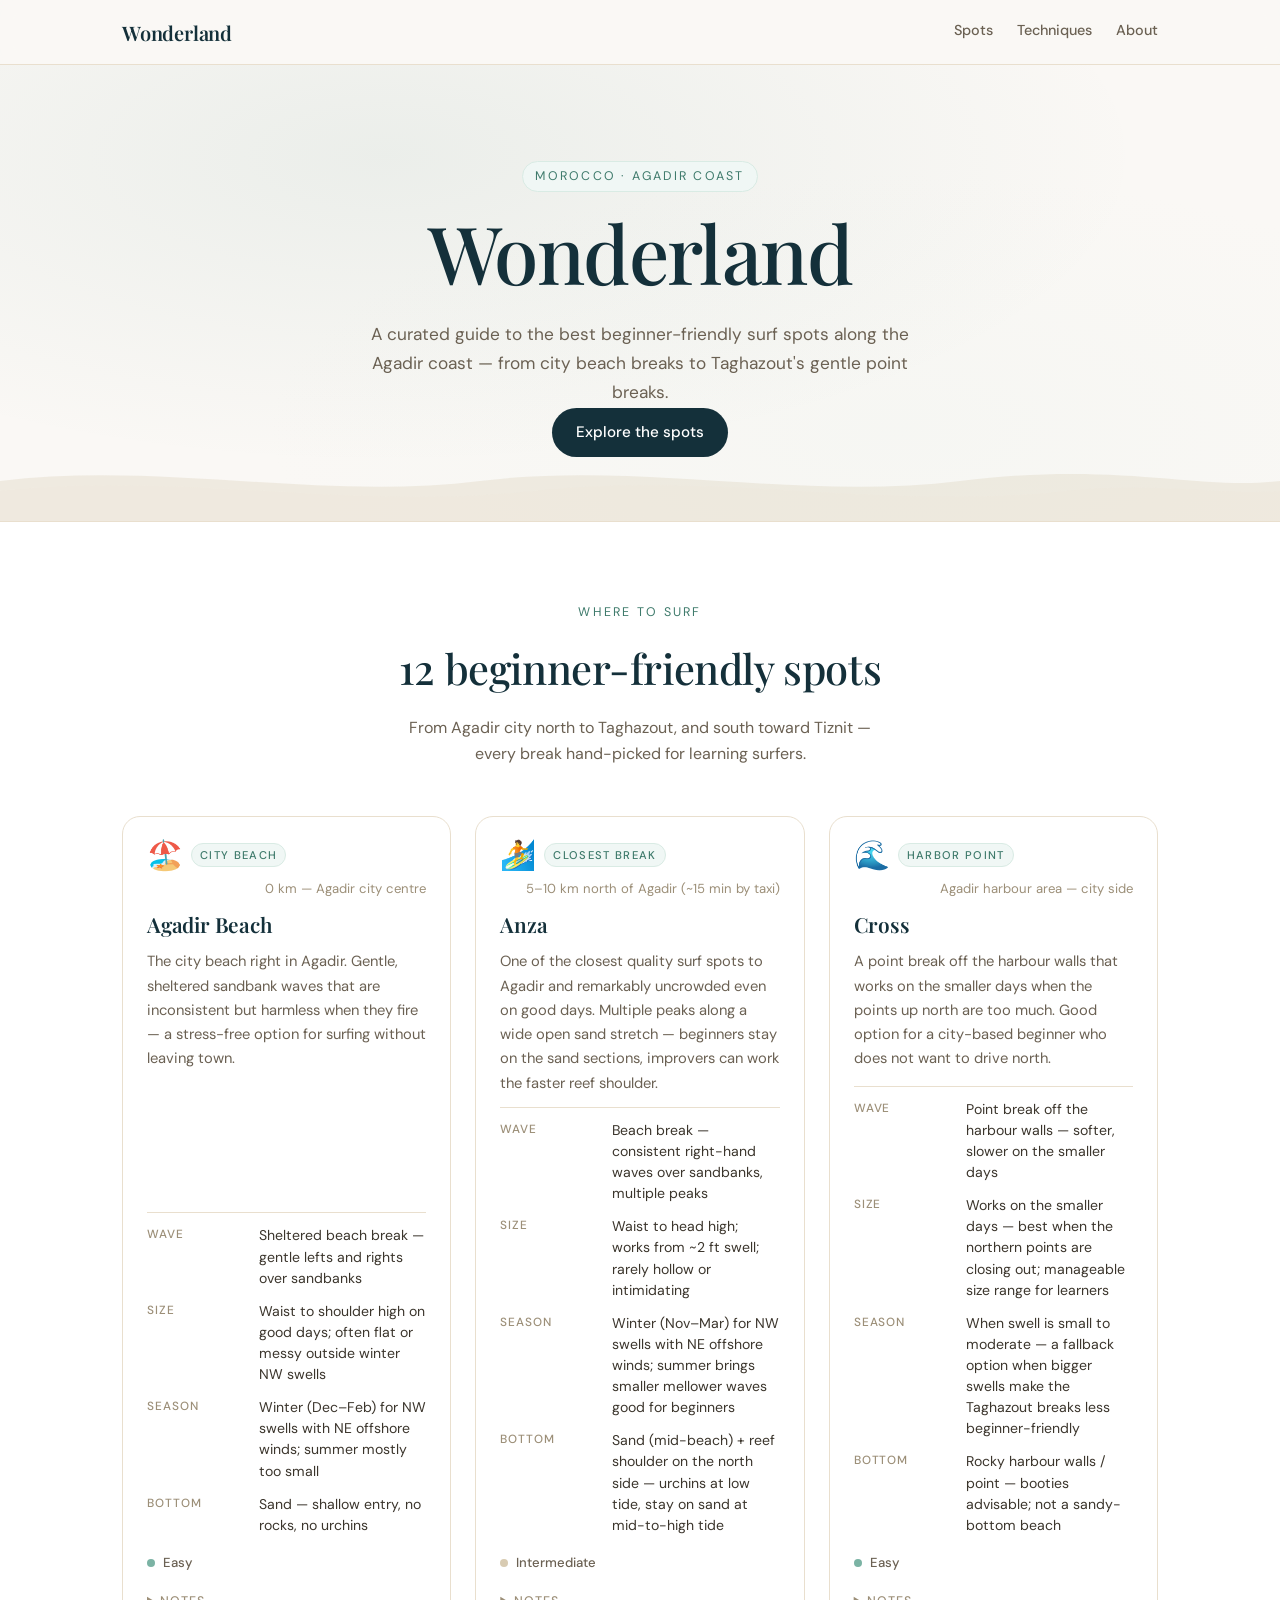
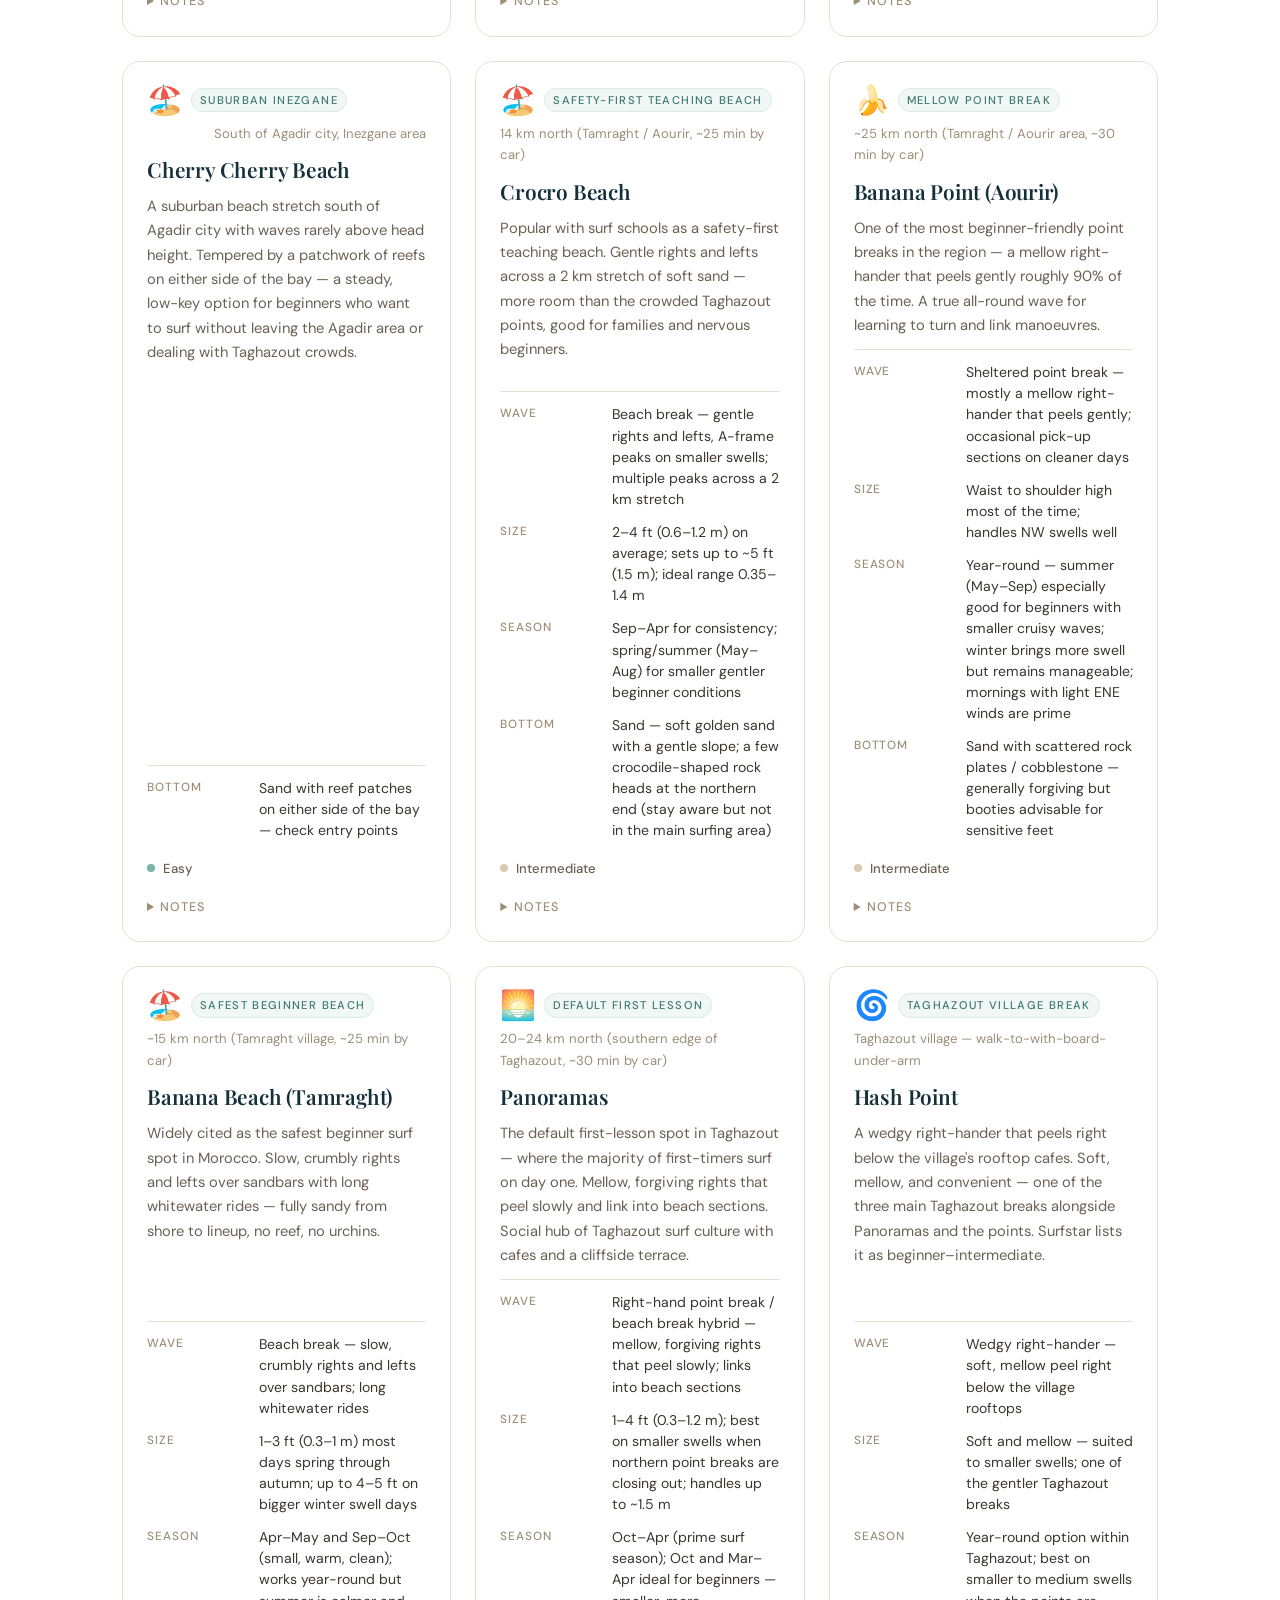
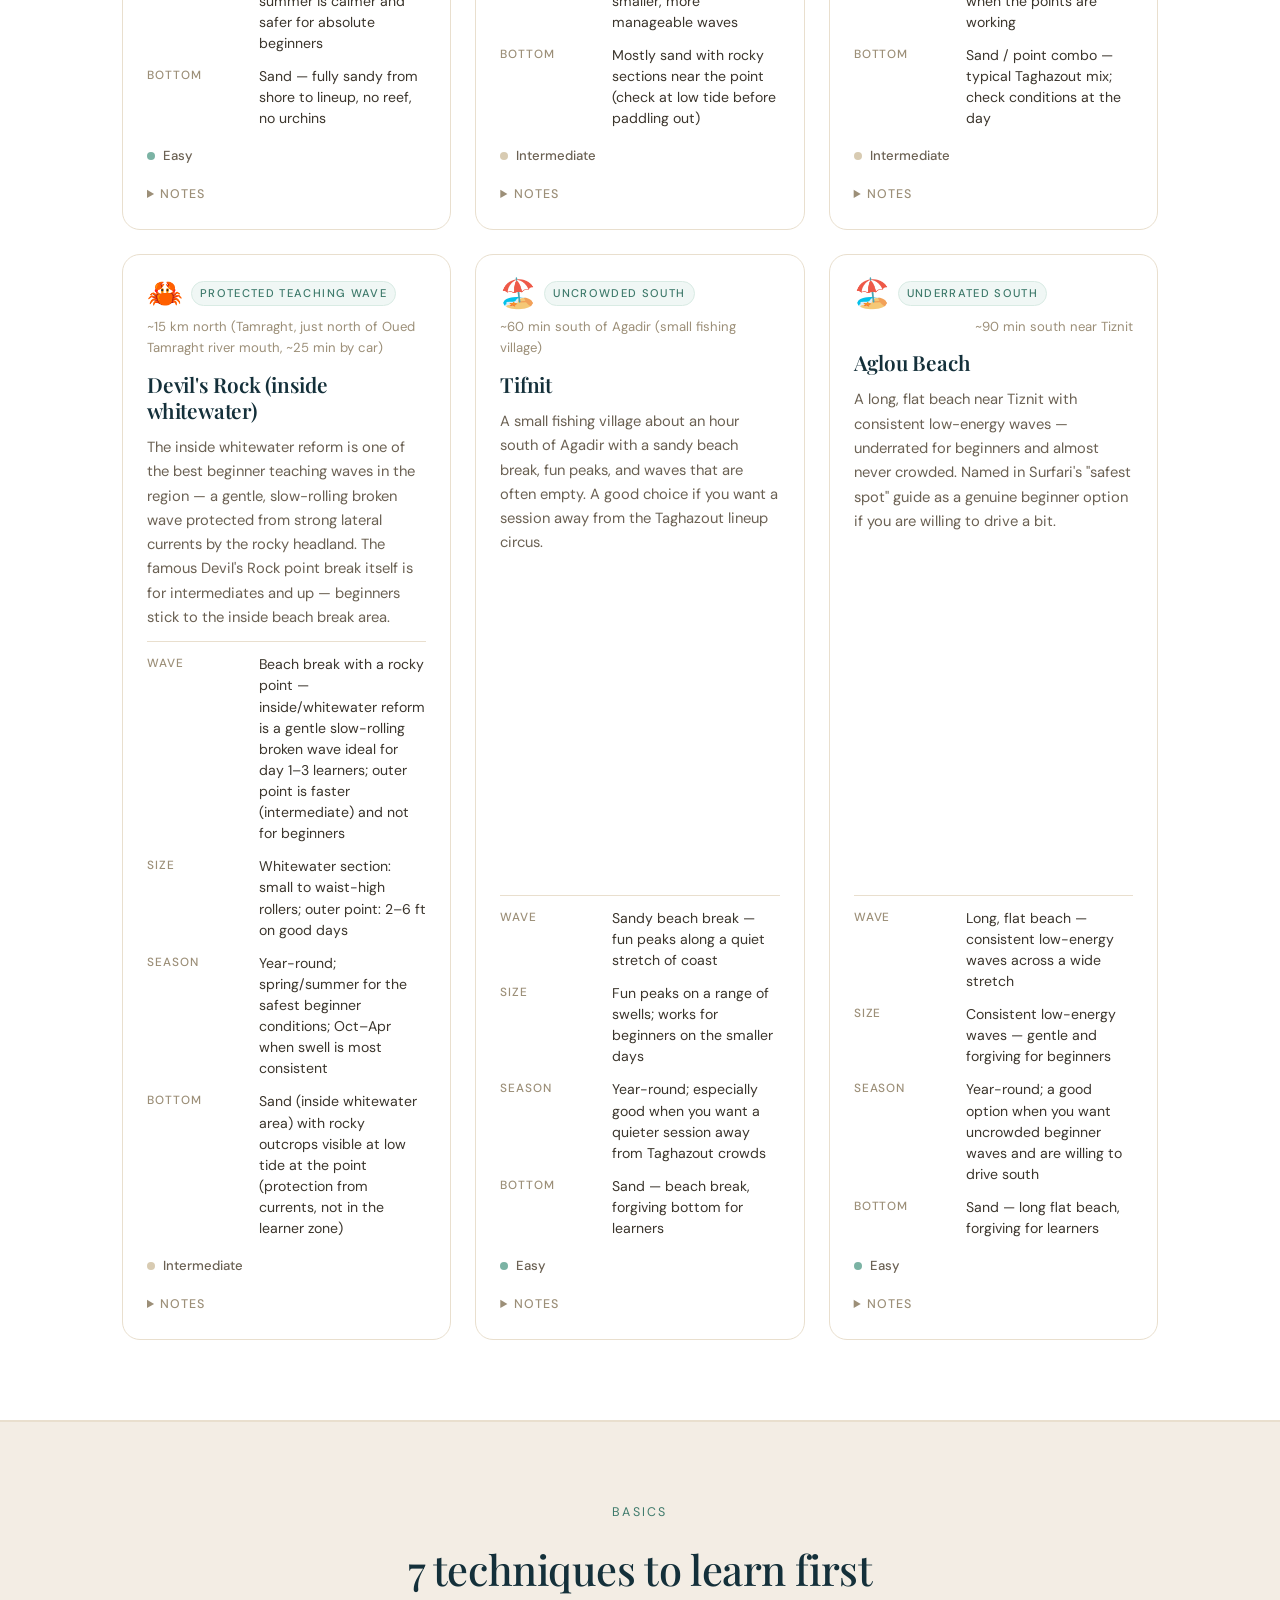
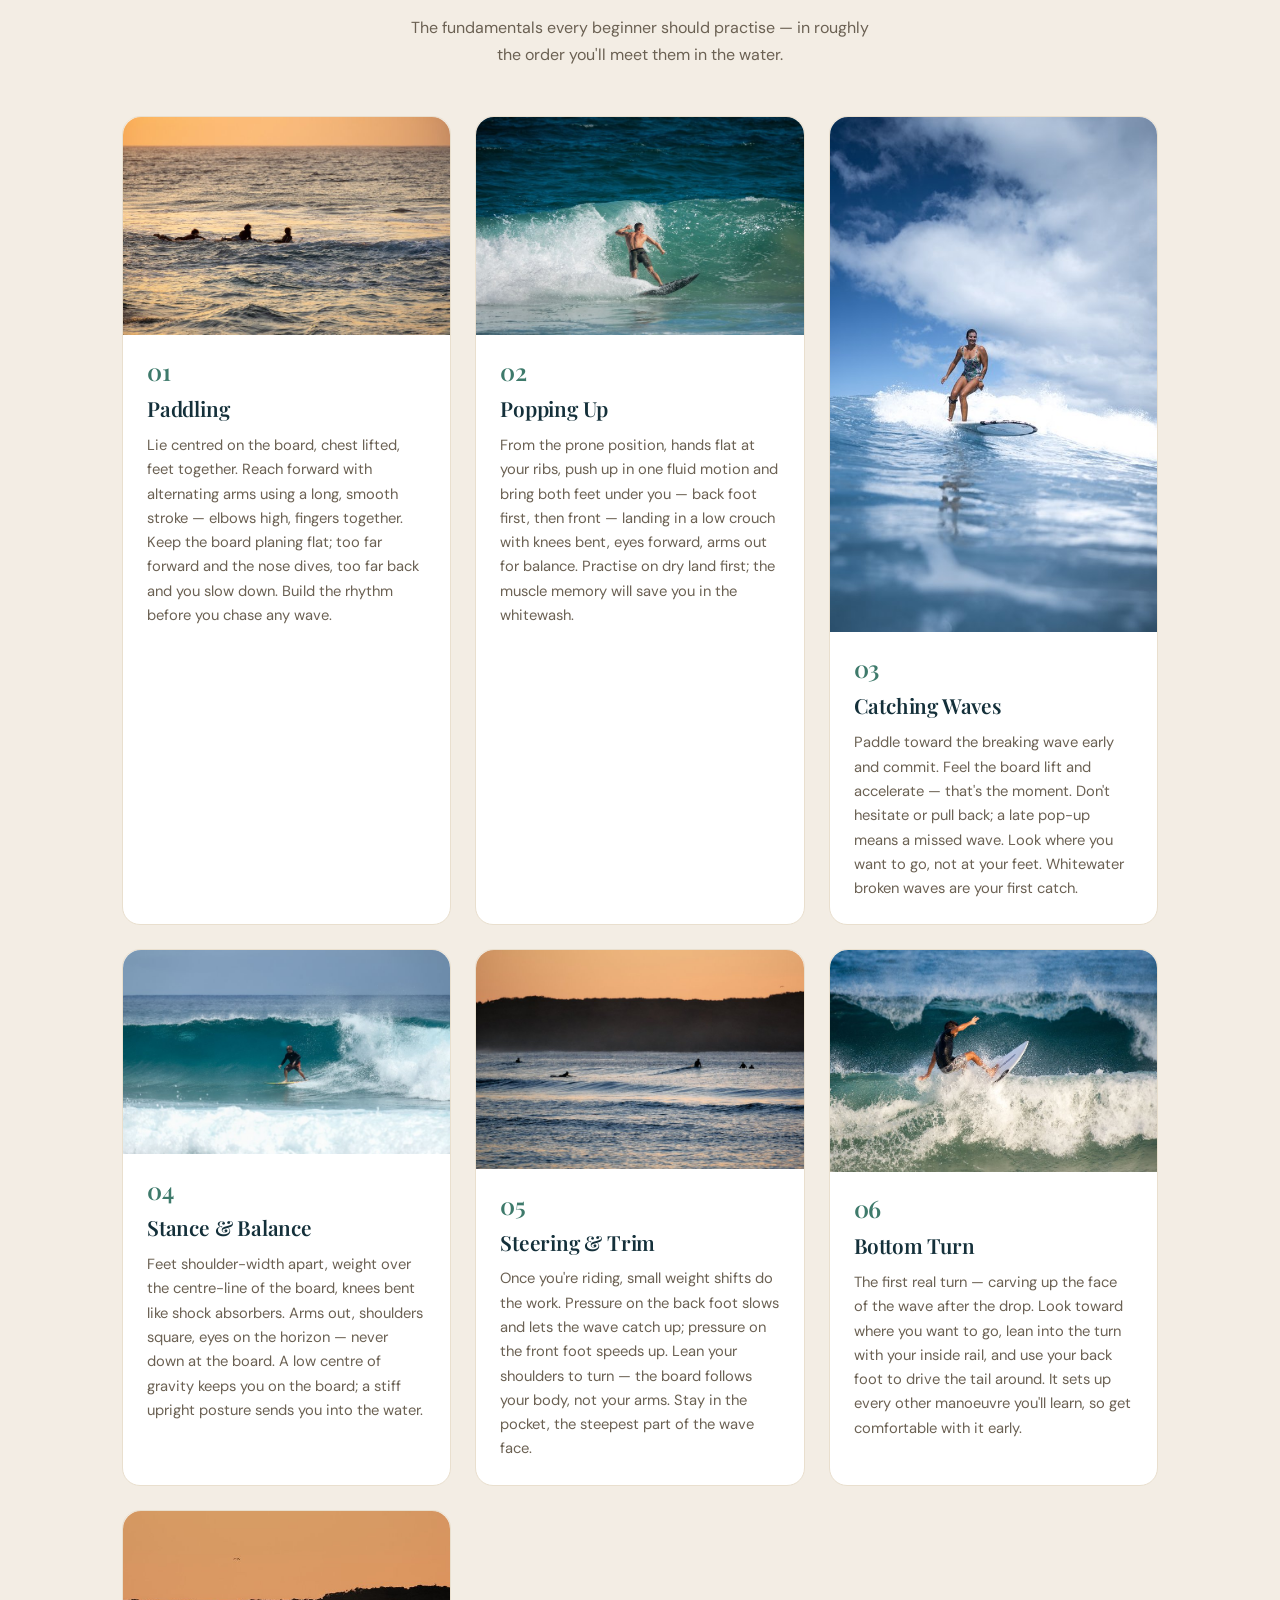
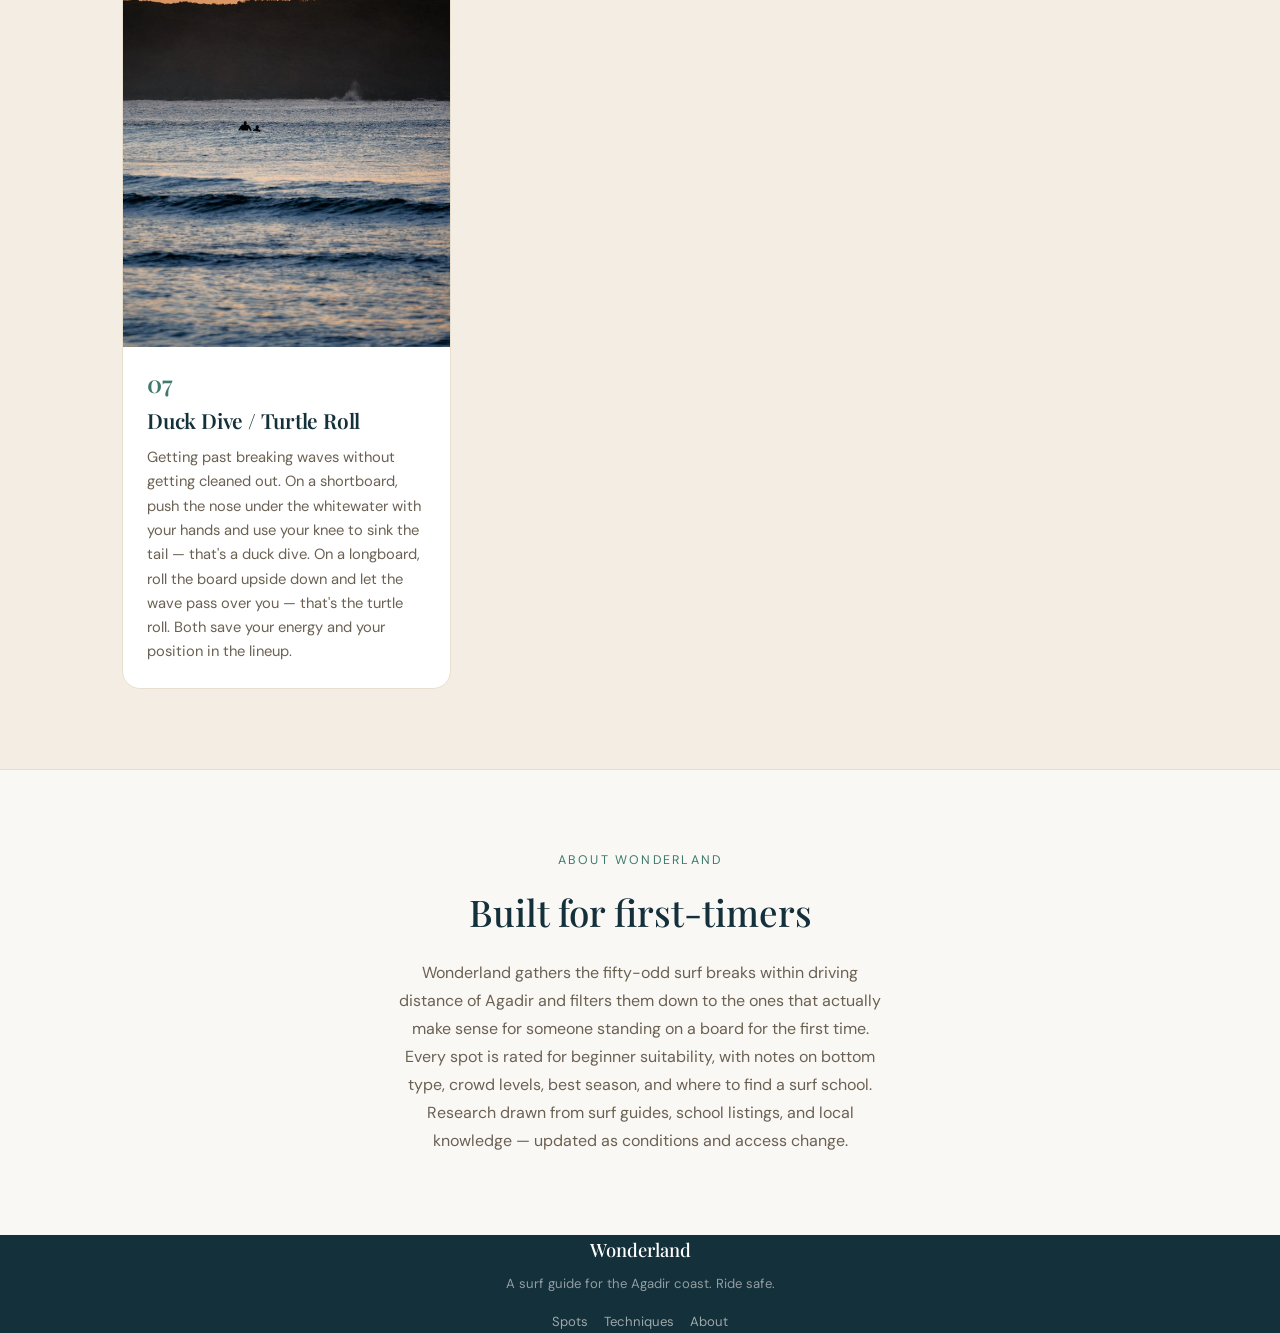
==== index.html @ 85da44c6 "Fix iOS Safari not loading technique images - Change loading from lazy to eager for all technique im" ====
<!DOCTYPE html>
<html lang="en">
<head>
  <meta charset="UTF-8">
  <meta name="viewport" content="width=device-width, initial-scale=1.0">
  <title>Wonderland — Surf Spots Near Agadir</title>
  <link rel="icon" href="img/favicon.svg" type="image/svg+xml">
  <link rel="preconnect" href="https://fonts.googleapis.com">
  <link rel="preconnect" href="https://fonts.gstatic.com" crossorigin>
  <link href="https://fonts.googleapis.com/css2?family=DM+Sans:ital,opsz,wght@0,9..40,400;0,9..40,500;0,9..40,600;1,9..40,400&family=Playfair+Display:wght@500;600&display=swap" rel="stylesheet">
  <link rel="stylesheet" href="css/style.css">
</head>
<body>

  <!-- HEADER -->
  <header class="site-header">
    <div class="container header-inner">
      <a href="#top" class="logo">Wonderland</a>
      <nav class="site-nav">
        <a href="#spots">Spots</a>
        <a href="#techniques">Techniques</a>
        <a href="#about">About</a>
      </nav>
    </div>
  </header>

  <main id="top">

    <!-- HERO -->
    <section class="hero">
      <div class="container hero-content">
        <span class="hero-eyebrow">Morocco · Agadir coast</span>
        <h1 class="hero-title">Wonderland</h1>
        <p class="hero-sub">
          A curated guide to the best beginner-friendly surf spots along the Agadir coast — from city beach breaks to Taghazout's gentle point breaks.
        </p>
        <a href="#spots" class="hero-cta">Explore the spots</a>
      </div>
      <div class="hero-wave" aria-hidden="true">
        <svg viewBox="0 0 1440 80" preserveAspectRatio="none" fill="none" xmlns="http://www.w3.org/2000/svg">
          <path d="M0 40 C 180 20, 360 60, 540 40 C 720 20, 900 60, 1080 40 C 1260 20, 1350 50, 1440 40 L 1440 80 L 0 80 Z" fill="#d8cbb2" opacity="0.5"/>
          <path d="M0 50 C 200 30, 400 70, 600 50 C 800 30, 1000 70, 1200 50 C 1300 40, 1380 55, 1440 50 L 1440 80 L 0 80 Z" fill="#e9dfce" opacity="0.4"/>
        </svg>
      </div>
    </section>

    <!-- SPOTS -->
    <section id="spots" class="spots-section reveal">
      <div class="container">
        <div class="section-header">
          <p class="section-eyebrow">Where to surf</p>
          <h2 class="section-title">12 beginner-friendly spots</h2>
          <p class="section-sub">From Agadir city north to Taghazout, and south toward Tiznit — every break hand-picked for learning surfers.</p>
        </div>
        <div class="spots-grid" id="spotsGrid"></div>
      </div>
    </section>

    <!-- TECHNIQUES -->
    <section id="techniques" class="techniques-section reveal">
      <div class="container">
        <div class="section-header">
          <p class="section-eyebrow">Basics</p>
          <h2 class="section-title">7 techniques to learn first</h2>
          <p class="section-sub">The fundamentals every beginner should practise — in roughly the order you'll meet them in the water.</p>
        </div>
        <div class="techniques-grid" id="techniquesGrid"></div>
      </div>
    </section>

    <!-- ABOUT -->
    <section id="about" class="about-section reveal">
      <div class="container about-inner">
        <p class="about-eyebrow">About Wonderland</p>
        <h2 class="about-title">Built for first-timers</h2>
        <p class="about-body">
          Wonderland gathers the fifty-odd surf breaks within driving distance of Agadir and filters them down to the ones that actually make sense for someone standing on a board for the first time.
          Every spot is rated for beginner suitability, with notes on bottom type, crowd levels, best season, and where to find a surf school.
          Research drawn from surf guides, school listings, and local knowledge — updated as conditions and access change.
        </p>
      </div>
    </section>

  </main>

  <footer class="site-footer">
    <div class="container footer-inner">
      <p class="footer-brand">Wonderland</p>
      <p class="footer-copy">A surf guide for the Agadir coast. Ride safe.</p>
      <div class="footer-links">
        <a href="#spots">Spots</a>
        <a href="#techniques">Techniques</a>
        <a href="#about">About</a>
      </div>
    </div>
  </footer>

  <script>
    // ──────────────────────────────────────────────────────
    //  Surf spots data
    //  Merged from agadir-beginner-surf-spots.json,
    //  morocco-beginner-surf-spots.json, and
    //  researcher-supplied batch 2 (Hash Point, Tifnit,
    //  Cherry Cherry, Cross, Aglou).
    // ──────────────────────────────────────────────────────

    const spots = [
      {
        emoji: '🏖️',
        name: 'Agadir Beach',
        tag: 'City beach',
        distance: '0 km — Agadir city centre',
        description:
          'The city beach right in Agadir. Gentle, sheltered sandbank waves that are inconsistent but harmless when they fire — a stress-free option for surfing without leaving town.',
        details: {
          waveType: 'Sheltered beach break — gentle lefts and rights over sandbanks',
          typicalSize: 'Waist to shoulder high on good days; often flat or messy outside winter NW swells',
          bestSeason: 'Winter (Dec–Feb) for NW swells with NE offshore winds; summer mostly too small',
          bottom: 'Sand — shallow entry, no rocks, no urchins',
        },
        difficulty: 'Beginner',
        diffClass: 'diff-easy',
        notes: 'Restaurants, markets, and accommodation are steps away. Low crowd factor. Check the forecast before driving — it is not the most consistent spot, but when it works it is the easiest learner beach in the region.',
      },

      {
        emoji: '🏄',
        name: 'Anza',
        tag: 'Closest break',
        distance: '5–10 km north of Agadir (~15 min by taxi)',
        description:
          'One of the closest quality surf spots to Agadir and remarkably uncrowded even on good days. Multiple peaks along a wide open sand stretch — beginners stay on the sand sections, improvers can work the faster reef shoulder.',
        details: {
          waveType: 'Beach break — consistent right-hand waves over sandbanks, multiple peaks',
          typicalSize: 'Waist to head high; works from ~2 ft swell; rarely hollow or intimidating',
          bestSeason: 'Winter (Nov–Mar) for NW swells with NE offshore winds; summer brings smaller mellower waves good for beginners',
          bottom: 'Sand (mid-beach) + reef shoulder on the north side — urchins at low tide, stay on sand at mid-to-high tide',
        },
        difficulty: 'Beginner to low-intermediate',
        diffClass: 'diff-easy',
        notes: 'Default coaching break for Agadir Surf Club and Blue Waves Surf House. Early morning sessions tend to be cleanest. Water quality can vary after heavy rains — check locally. Several surf houses operate directly on the beach (Anza Peak Surf House, Dinosaur Anza Surf House).',
      },

      {
        emoji: '🌊',
        name: 'Cross',
        tag: 'Harbor point',
        distance: 'Agadir harbour area — city side',
        description:
          'A point break off the harbour walls that works on the smaller days when the points up north are too much. Good option for a city-based beginner who does not want to drive north.',
        details: {
          waveType: 'Point break off the harbour walls — softer, slower on the smaller days',
          typicalSize: 'Works on the smaller days — best when the northern points are closing out; manageable size range for learners',
          bestSeason: 'When swell is small to moderate — a fallback option when bigger swells make the Taghazout breaks less beginner-friendly',
          bottom: 'Rocky harbour walls / point — booties advisable; not a sandy-bottom beach',
        },
        difficulty: 'Beginner',
        diffClass: 'diff-easy',
        notes: 'Listed as beginner-friendly by Strike Mission. Best when the points up north are too much. City-based option for days when you want to surf without the Taghazout drive.',
      },

      {
        emoji: '🏖️',
        name: 'Cherry Cherry Beach',
        tag: 'Suburban Inezgane',
        distance: 'South of Agadir city, Inezgane area',
        description:
          'A suburban beach stretch south of Agadir city with waves rarely above head height. Tempered by a patchwork of reefs on either side of the bay — a steady, low-key option for beginners who want to surf without leaving the Agadir area or dealing with Taghazout crowds.',
        details: {
          wave_type: 'Beach / reef combo — waves tempered by reefs on either side of the bay',
          typical_size: 'Rarely above head height — a forgiving, low-energy break',
          best_season: 'Year-round option; especially good when Taghazout is crowded or conditions are too big up north',
          bottom: 'Sand with reef patches on either side of the bay — check entry points',
        },
        difficulty: 'Beginner',
        diffClass: 'diff-easy',
        notes: 'Surf Atlas calls it a regular spot for beginners who want to surf without leaving Agadir or dealing with the Taghazout lineup circus. A solid suburban alternative to the busy north-coast breaks.',
      },

      {
        emoji: '🏖️',
        name: 'Crocro Beach',
        tag: 'Safety-first teaching beach',
        distance: '14 km north (Tamraght / Aourir, ~25 min by car)',
        description:
          'Popular with surf schools as a safety-first teaching beach. Gentle rights and lefts across a 2 km stretch of soft sand — more room than the crowded Taghazout points, good for families and nervous beginners.',
        details: {
          waveType: 'Beach break — gentle rights and lefts, A-frame peaks on smaller swells; multiple peaks across a 2 km stretch',
          typicalSize: '2–4 ft (0.6–1.2 m) on average; sets up to ~5 ft (1.5 m); ideal range 0.35–1.4 m',
          bestSeason: 'Sep–Apr for consistency; spring/summer (May–Aug) for smaller gentler beginner conditions',
          bottom: 'Sand — soft golden sand with a gentle slope; a few crocodile-shaped rock heads at the northern end (stay aware but not in the main surfing area)',
        },
        difficulty: 'Beginner to intermediate',
        diffClass: 'diff-easy',
        notes: 'Named after the crocodile-shaped headland at its northern end. Surf schools: Crocro Surf Maroc, Ola Surf Maroc. Bus #32 from Agadir stops nearby. Parking near cafes. No formal beach facilities but cafes and surf camps in the immediate area. More room than crowded Taghazout points — good for families, nervous beginners, and mixed-level groups.',
      },

      {
        emoji: '🍌',
        name: 'Banana Point (Aourir)',
        tag: 'Mellow point break',
        distance: '~25 km north (Tamraght / Aourir area, ~30 min by car)',
        description:
          'One of the most beginner-friendly point breaks in the region — a mellow right-hander that peels gently roughly 90% of the time. A true all-round wave for learning to turn and link manoeuvres.',
        details: {
          waveType: 'Sheltered point break — mostly a mellow right-hander that peels gently; occasional pick-up sections on cleaner days',
          typicalSize: 'Waist to shoulder high most of the time; handles NW swells well',
          bestSeason: 'Year-round — summer (May–Sep) especially good for beginners with smaller cruisy waves; winter brings more swell but remains manageable; mornings with light ENE winds are prime',
          bottom: 'Sand with scattered rock plates / cobblestone — generally forgiving but booties advisable for sensitive feet',
        },
        difficulty: 'Beginner to low-intermediate',
        diffClass: 'diff-easy',
        notes: 'Surf camps and hostels of Tamraght are nearby (Wave Gypsy Surf & Yoga, The Surf Hotel Tamraght). Handles all tides. Can get more performance-oriented on clean larger days but remains approachable. Good overflow option when other spots are crowded.',
      },

      {
        emoji: '🏖️',
        name: 'Banana Beach (Tamraght)',
        tag: 'Safest beginner beach',
        distance: '~15 km north (Tamraght village, ~25 min by car)',
        description:
          'Widely cited as the safest beginner surf spot in Morocco. Slow, crumbly rights and lefts over sandbars with long whitewater rides — fully sandy from shore to lineup, no reef, no urchins.',
        details: {
          waveType: 'Beach break — slow, crumbly rights and lefts over sandbars; long whitewater rides',
          typicalSize: '1–3 ft (0.3–1 m) most days spring through autumn; up to 4–5 ft on bigger winter swell days',
          bestSeason: 'Apr–May and Sep–Oct (small, warm, clean); works year-round but summer is calmer and safer for absolute beginners',
          bottom: 'Sand — fully sandy from shore to lineup, no reef, no urchins',
        },
        difficulty: 'Beginner (easy)',
        diffClass: 'diff-easy',
        notes: 'Multiple surf schools operate directly on the beach (He\'e Nalu, MoonLight Surf House, Solid Surf House, Zen Surf Morocco). Lifeguards present in peak season. Clean, forgiving waves with minimal rip risk. Best for first-timers, foamies, and nervous improvers. Distinct from Banana Point (the nearby intermediate/advanced point break).',
      },

      {
        emoji: '🌅',
        name: 'Panoramas',
        tag: 'Default first lesson',
        distance: '20–24 km north (southern edge of Taghazout, ~30 min by car)',
        description:
          'The default first-lesson spot in Taghazout — where the majority of first-timers surf on day one. Mellow, forgiving rights that peel slowly and link into beach sections. Social hub of Taghazout surf culture with cafes and a cliffside terrace.',
        details: {
          waveType: 'Right-hand point break / beach break hybrid — mellow, forgiving rights that peel slowly; links into beach sections',
          typicalSize: '1–4 ft (0.3–1.2 m); best on smaller swells when northern point breaks are closing out; handles up to ~1.5 m',
          bestSeason: 'Oct–Apr (prime surf season); Oct and Mar–Apr ideal for beginners — smaller, more manageable waves',
          bottom: 'Mostly sand with rocky sections near the point (check at low tide before paddling out)',
        },
        difficulty: 'Beginner to intermediate',
        diffClass: 'diff-medium',
        notes: 'Numerous certified surf schools operate directly from the beach. Moderate crowds — busier when bigger swells push beginners here from Hash Point. Best on W–NW swell with light morning wind. Free parking near the cafe. Panorama Restaurant and a cliffside terrace overlook the break.',
      },

      {
        emoji: '🌀',
        name: 'Hash Point',
        tag: 'Taghazout village break',
        distance: 'Taghazout village — walk-to-with-board-under-arm',
        description:
          'A wedgy right-hander that peels right below the village\'s rooftop cafes. Soft, mellow, and convenient — one of the three main Taghazout breaks alongside Panoramas and the points. Surfstar lists it as beginner–intermediate.',
        details: {
          waveType: 'Wedgy right-hander — soft, mellow peel right below the village rooftops',
          typicalSize: 'Soft and mellow — suited to smaller swells; one of the gentler Taghazout breaks',
          bestSeason: 'Year-round option within Taghazout; best on smaller to medium swells when the points are working',
          bottom: 'Sand / point combo — typical Taghazout mix; check conditions at the day',
        },
        difficulty: 'Beginner to intermediate',
        diffClass: 'diff-medium',
        notes: 'One of the three main Taghazout breaks alongside Panoramas and the points. Walk-to-with-board-under-arm convenience from the village. Rooftop cafes above the break. Surfstar lists it as beginner–intermediate.',
      },

      {
        emoji: '🦀',
        name: "Devil's Rock (inside whitewater)",
        tag: 'Protected teaching wave',
        distance: '~15 km north (Tamraght, just north of Oued Tamraght river mouth, ~25 min by car)',
        description:
          "The inside whitewater reform is one of the best beginner teaching waves in the region — a gentle, slow-rolling broken wave protected from strong lateral currents by the rocky headland. The famous Devil's Rock point break itself is for intermediates and up — beginners stick to the inside beach break area.",
        details: {
          waveType: 'Beach break with a rocky point — inside/whitewater reform is a gentle slow-rolling broken wave ideal for day 1–3 learners; outer point is faster (intermediate) and not for beginners',
          typicalSize: 'Whitewater section: small to waist-high rollers; outer point: 2–6 ft on good days',
          bestSeason: 'Year-round; spring/summer for the safest beginner conditions; Oct–Apr when swell is most consistent',
          bottom: 'Sand (inside whitewater area) with rocky outcrops visible at low tide at the point (protection from currents, not in the learner zone)',
        },
        difficulty: 'Beginner (inside whitewater) / Intermediate (outer point — not for beginners)',
        diffClass: 'diff-easy',
        notes: 'Popular with Tamraght surf schools (Endless Wave Morocco, He\'e Nalu, Solid Surf House). Less crowded than Banana Point for lessons. The distinctive rock formation at low tide gives the spot its name. Stick to the inside area — the outer point is for intermediates and up.',
      },

      {
        emoji: '🏖️',
        name: 'Tifnit',
        tag: 'Uncrowded south',
        distance: '~60 min south of Agadir (small fishing village)',
        description:
          'A small fishing village about an hour south of Agadir with a sandy beach break, fun peaks, and waves that are often empty. A good choice if you want a session away from the Taghazout lineup circus.',
        details: {
          waveType: 'Sandy beach break — fun peaks along a quiet stretch of coast',
          typicalSize: 'Fun peaks on a range of swells; works for beginners on the smaller days',
          bestSeason: 'Year-round; especially good when you want a quieter session away from Taghazout crowds',
          bottom: 'Sand — beach break, forgiving bottom for learners',
        },
        difficulty: 'Beginner',
        diffClass: 'diff-easy',
        notes: 'Strike Mission lists it as beginner and "uncrowded." Good if you want a session away from the Taghazout lineup circus. A quiet south-coast option for days when the north is busy.',
      },

      {
        emoji: '🏖️',
        name: 'Aglou Beach',
        tag: 'Underrated south',
        distance: '~90 min south near Tiznit',
        description:
          'A long, flat beach near Tiznit with consistent low-energy waves — underrated for beginners and almost never crowded. Named in Surfari\'s "safest spot" guide as a genuine beginner option if you are willing to drive a bit.',
        details: {
          waveType: 'Long, flat beach — consistent low-energy waves across a wide stretch',
          typicalSize: 'Consistent low-energy waves — gentle and forgiving for beginners',
          bestSeason: 'Year-round; a good option when you want uncrowded beginner waves and are willing to drive south',
          bottom: 'Sand — long flat beach, forgiving for learners',
        },
        difficulty: 'Beginner',
        diffClass: 'diff-easy',
        notes: 'Surfari\'s "safest spot" guide names it as a genuine beginner option if you are willing to drive a bit. Almost never crowded. Underrated — most beginners never make it this far south, which is exactly what makes it attractive.',
      },
    ];

    // ──────────────────────────────────────────────────────
    //  Difficulty colour / label helpers
    // ──────────────────────────────────────────────────────

    function difficultyMeta(label) {
      const lower = label.toLowerCase();
      if (lower.includes('easy') || lower.includes('beginner') && !lower.includes('intermediate') && !lower.includes('improver')) {
        return { dot: 'diff-easy', short: 'Easy' };
      }
      if (lower.includes('intermediate') || lower.includes('improver') || lower.includes('low-intermediate')) {
        return { dot: 'diff-medium', short: 'Intermediate' };
      }
      if (lower.includes('hard') || lower.includes('advanced')) {
        return { dot: 'diff-hard', short: 'Advanced' };
      }
      return { dot: 'diff-easy', short: 'Beginner' };
    }

    // ──────────────────────────────────────────────────────
    //  Render
    // ──────────────────────────────────────────────────────

    const grid = document.getElementById('spotsGrid');

    function renderDetails(d) {
      const items = [
        { label: 'Wave',   key: 'waveType'    },
        { label: 'Size',   key: 'typicalSize' },
        { label: 'Season', key: 'bestSeason'  },
        { label: 'Bottom', key: 'bottom'      },
      ];
      const html = items.map(item => {
        const val = d[item.key] || '';
        if (!val) return '';
        return `<dt>${item.label}</dt><dd>${val}</dd>`;
      }).join('');
      return `<dl class="spot-details">${html}</dl>`;
    }

    function renderSpot(s) {
      const { dot, short: diffLabel } = difficultyMeta(s.difficulty);
      const card = document.createElement('article');
      card.className = 'spot-card';
      card.innerHTML = `
        <div class="spot-meta">
          <span class="spot-emoji">${s.emoji}</span>
          <span class="spot-tag">${s.tag}</span>
          <span class="spot-distance">${s.distance}</span>
        </div>
        <h3 class="spot-name">${s.name}</h3>
        <p class="spot-desc">${s.description}</p>
        ${renderDetails(s.details)}
        <div class="spot-footer">
          <span class="spot-difficulty">
            <span class="difficulty-dot ${dot}"></span>
            ${diffLabel}
          </span>
        </div>
        <details style="margin-top:var(--space-1)">
          <summary style="cursor:pointer;font-size:0.78rem;color:var(--text-muted);letter-spacing:0.08em;text-transform:uppercase;font-weight:500">Notes</summary>
          <p style="font-size:0.88rem;color:var(--text-secondary);line-height:1.6;margin-top:var(--space-2)">${s.notes}</p>
        </details>
      `;
      grid.appendChild(card);
    }


    // ──────────────────────────────────────────────────────
    //  Techniques data
    //  7 beginner techniques — fundamentals in roughly the
    //  order you'll meet them in the water.
    // ──────────────────────────────────────────────────────

    const techniques = [
      {
        step: '01',
        title: 'Paddling',
        desc: 'Lie centred on the board, chest lifted, feet together. Reach forward with alternating arms using a long, smooth stroke — elbows high, fingers together. Keep the board planing flat; too far forward and the nose dives, too far back and you slow down. Build the rhythm before you chase any wave.',
        img: 'img/techniques/01-paddling.jpg',
      },
      {
        step: '02',
        title: 'Popping Up',
        desc: 'From the prone position, hands flat at your ribs, push up in one fluid motion and bring both feet under you — back foot first, then front — landing in a low crouch with knees bent, eyes forward, arms out for balance. Practise on dry land first; the muscle memory will save you in the whitewash.',
        img: 'img/techniques/02-popup.jpg',
      },
      {
        step: '03',
        title: 'Catching Waves',
        desc: 'Paddle toward the breaking wave early and commit. Feel the board lift and accelerate — that\'s the moment. Don\'t hesitate or pull back; a late pop-up means a missed wave. Look where you want to go, not at your feet. Whitewater broken waves are your first catch.',
        img: 'img/techniques/06-whitewater.jpg',
      },
      {
        step: '04',
        title: 'Stance & Balance',
        desc: 'Feet shoulder-width apart, weight over the centre-line of the board, knees bent like shock absorbers. Arms out, shoulders square, eyes on the horizon — never down at the board. A low centre of gravity keeps you on the board; a stiff upright posture sends you into the water.',
        img: 'img/techniques/03-stance.jpg',
      },
      {
        step: '05',
        title: 'Steering & Trim',
        desc: 'Once you\'re riding, small weight shifts do the work. Pressure on the back foot slows and lets the wave catch up; pressure on the front foot speeds up. Lean your shoulders to turn — the board follows your body, not your arms. Stay in the pocket, the steepest part of the wave face.',
        img: 'img/techniques/05-reading-waves.jpg',
      },
      {
        step: '06',
        title: 'Bottom Turn',
        desc: 'The first real turn — carving up the face of the wave after the drop. Look toward where you want to go, lean into the turn with your inside rail, and use your back foot to drive the tail around. It sets up every other manoeuvre you\'ll learn, so get comfortable with it early.',
        img: 'img/techniques/07-bottomturn.jpg',
      },
      {
        step: '07',
        title: 'Duck Dive / Turtle Roll',
        desc: 'Getting past breaking waves without getting cleaned out. On a shortboard, push the nose under the whitewater with your hands and use your knee to sink the tail — that\'s a duck dive. On a longboard, roll the board upside down and let the wave pass over you — that\'s the turtle roll. Both save your energy and your position in the lineup.',
        img: 'img/techniques/04-duckdive.jpg',
      },
    ];

    const techGrid = document.getElementById('techniquesGrid');

    function renderTechnique(t) {
      const card = document.createElement('article');
      card.className = 'technique-card';
      card.innerHTML = `
        <div class="technique-img-wrap">
          <img src="${t.img}" alt="${t.title}" class="technique-img" loading="eager">
        </div>
        <span class="technique-step">${t.step}</span>
        <h3 class="technique-title">${t.title}</h3>
        <p class="technique-desc">${t.desc}</p>
      `;
      techGrid.appendChild(card);
    }

    techniques.forEach(renderTechnique);

    // ──────────────────────────────────────────────────────

    spots.forEach(renderSpot);

    // IntersectionObserver for scroll reveal
    const observer = new IntersectionObserver(
      (entries) => {
        entries.forEach((entry) => {
          if (entry.isIntersecting) {
            entry.target.classList.add('visible');
            observer.unobserve(entry.target);
          }
        });
      },
      { threshold: 0.15 }
    );

    // Wait for layout to settle, then trigger reveal on everything
    // Safari on iOS needs the cards to exist in the DOM before the
    // IntersectionObserver fires — defer by one frame.
    requestAnimationFrame(() => {
      document.querySelectorAll('.reveal').forEach(el => {
        // Make visible immediately if already in view (typical on short pages)
        const rect = el.getBoundingClientRect();
        const winH = window.innerHeight || document.documentElement.clientHeight;
        if (rect.top < winH && rect.bottom > 0) {
          el.classList.add('visible');
        }
      });
      // Then let IO handle scroll-based reveals
      document.querySelectorAll('.reveal').forEach(el => observer.observe(el));
    });
  </script>

</body>
</html>
---- css/style.css ----
/* ============================================================
   Wonderland — surf-themed minimal site
   Palette: sand, driftwood, sea glass, deep water
   ============================================================ */

:root {
  /* Sand & beach tones */
  --sand-50:  #faf8f5;
  --sand-100: #f3ede4;
  --sand-200: #e9dfce;
  --sand-300: #d8cbb2;

  /* Driftwood / warm neutrals */
  --drift-100: #ece6dc;
  --drift-200: #d6cdbc;
  --drift-400: #9c8f78;
  --drift-600: #6b6153;
  --drift-800: #3b352c;

  /* Sea tones */
  --sea-50:   #f0f7f5;
  --sea-100:  #d9ebe4;
  --sea-200:  #b3d3c7;
  --sea-400:  #7bb3a4;
  --sea-600:  #3e7a6b;
  --sea-800:  #1f4a40;

  /* Deep water accent */
  --deep:     #14303a;

  /* Text */
  --text-primary:   var(--drift-800);
  --text-secondary: var(--drift-600);
  --text-muted:     var(--drift-400);

  /* Surfaces */
  --bg:             var(--sand-50);
  --surface:        #fff;
  --surface-soft:   var(--sand-100);

  /* Type */
  --font-sans: 'DM Sans', system-ui, -apple-system, sans-serif;
  --font-serif: 'Playfair Display', Georgia, serif;

  /* Spacing */
  --space-1: 0.25rem;
  --space-2: 0.5rem;
  --space-3: 0.75rem;
  --space-4: 1rem;
  --space-6: 1.5rem;
  --space-8: 2rem;
  --space-12: 3rem;
  --space-16: 4rem;
  --space-20: 5rem;
  --space-24: 6rem;

  /* Radius */
  --radius-sm: 6px;
  --radius: 10px;
  --radius-lg: 18px;

  /* Transitions */
  --ease: cubic-bezier(0.25, 0.1, 0.25, 1);
  --transition: 220ms var(--ease);
}

/* ---------- Reset ---------- */
*, *::before, *::after { box-sizing: border-box; margin: 0; padding: 0; }

html { scroll-behavior: smooth; -webkit-text-size-adjust: 100%; }

body {
  font-family: var(--font-sans);
  font-size: 1rem;
  line-height: 1.65;
  color: var(--text-primary);
  background: var(--bg);
  -webkit-font-smoothing: antialiased;
  -moz-osx-font-smoothing: grayscale;
  overflow-x: hidden;
}

img, svg { display: block; max-width: 100%; }
a { color: inherit; text-decoration: none; }
ul, ol { list-style: none; }

/* ---------- Layout ---------- */
.container {
  width: 100%;
  max-width: 1100px;
  margin-inline: auto;
  padding-inline: var(--space-6);
}

@media (min-width: 640px) {
  .container { padding-inline: var(--space-8); }
}

/* ---------- Header ---------- */
.site-header {
  position: sticky;
  top: 0;
  z-index: 50;
  background: rgba(250, 248, 245, 0.85);
  backdrop-filter: saturate(140%) blur(10px);
  -webkit-backdrop-filter: saturate(140%) blur(10px);
  border-bottom: 1px solid var(--sand-200);
}

.header-inner {
  display: flex;
  align-items: center;
  justify-content: space-between;
  height: 64px;
}

.logo {
  font-family: var(--font-serif);
  font-size: 1.25rem;
  font-weight: 600;
  letter-spacing: -0.01em;
  color: var(--deep);
  transition: color var(--transition);
}

.logo:hover { color: var(--sea-600); }

.site-nav { display: flex; gap: var(--space-6); }

.site-nav a {
  font-size: 0.9rem;
  font-weight: 500;
  color: var(--text-secondary);
  position: relative;
  padding-bottom: 2px;
  transition: color var(--transition);
}

.site-nav a::after {
  content: '';
  position: absolute;
  left: 0;
  bottom: 0;
  width: 0;
  height: 1.5px;
  background: var(--sea-600);
  transition: width var(--transition);
}

.site-nav a:hover { color: var(--deep); }
.site-nav a:hover::after { width: 100%; }

/* ---------- Hero ---------- */
.hero {
  position: relative;
  padding-block: var(--space-24) var(--space-16);
  text-align: center;
  overflow: hidden;
  background:
    radial-gradient(ellipse at 30% 20%, rgba(62,122,107,0.08) 0%, transparent 60%),
    radial-gradient(ellipse at 70% 80%, rgba(217,235,228,0.12) 0%, transparent 50%),
    var(--bg);
}

.hero-content { position: relative; z-index: 2; }

.hero-eyebrow {
  display: inline-block;
  font-size: 0.78rem;
  letter-spacing: 0.18em;
  text-transform: uppercase;
  color: var(--sea-600);
  background: var(--sea-50);
  border: 1px solid var(--sea-100);
  padding: var(--space-1) var(--space-3);
  border-radius: 999px;
  margin-bottom: var(--space-4);
}

.hero-title {
  font-family: var(--font-serif);
  font-size: clamp(2.8rem, 7vw, 5rem);
  font-weight: 500;
  line-height: 1.1;
  letter-spacing: -0.02em;
  color: var(--deep);
  margin-bottom: var(--space-6);
}

.hero-sub {
  max-width: 48ch;
  margin-inline: auto;
  font-size: 1.08rem;
  color: var(--text-secondary);
  line-height: 1.7;
  margin-bottom: var(--space-10);
}

.hero-cta {
  display: inline-block;
  font-weight: 500;
  font-size: 0.95rem;
  color: var(--surface);
  background: var(--deep);
  padding: var(--space-3) var(--space-6);
  border-radius: 999px;
  transition: background var(--transition), transform var(--transition);
}

.hero-cta:hover {
  background: var(--sea-600);
  transform: translateY(-1px);
}

.hero-wave {
  position: absolute;
  bottom: 0;
  left: 0;
  width: 100%;
  height: 80px;
  z-index: 1;
  opacity: 0.6;
}

.hero-wave svg { width: 100%; height: 100%; }

/* ---------- Section header ---------- */
.section-header {
  text-align: center;
  margin-bottom: var(--space-12);
}

.section-eyebrow {
  font-size: 0.78rem;
  letter-spacing: 0.18em;
  text-transform: uppercase;
  color: var(--sea-600);
  margin-bottom: var(--space-3);
}

.section-title {
  font-family: var(--font-serif);
  font-size: clamp(1.8rem, 4vw, 2.6rem);
  font-weight: 500;
  letter-spacing: -0.01em;
  color: var(--deep);
  margin-bottom: var(--space-3);
}

.section-sub {
  font-size: 1rem;
  color: var(--text-secondary);
  max-width: 42ch;
  margin-inline: auto;
}

/* ---------- Spots grid ---------- */
.spots-section {
  padding-block: var(--space-20);
  background: var(--surface);
  border-top: 1px solid var(--sand-200);
  border-bottom: 1px solid var(--sand-200);
}

.spots-grid {
  display: grid;
  grid-template-columns: 1fr;
  gap: var(--space-6);
}

@media (min-width: 600px) {
  .spots-grid { grid-template-columns: repeat(2, 1fr); }
}

@media (min-width: 900px) {
  .spots-grid { grid-template-columns: repeat(3, 1fr); }
}

/* ---------- Spot card ---------- */
.spot-card {
  background: var(--surface);
  border: 1px solid var(--sand-200);
  border-radius: var(--radius-lg);
  padding: var(--space-6);
  transition: transform var(--transition), box-shadow var(--transition),
              border-color var(--transition);
  display: flex;
  flex-direction: column;
  gap: var(--space-3);
}

.spot-card:hover {
  transform: translateY(-3px);
  box-shadow: 0 12px 28px -12px rgba(20,48,58,0.12);
  border-color: var(--sea-200);
}

.spot-emoji {
  font-size: 1.8rem;
  line-height: 1;
}

.spot-meta {
  display: flex;
  flex-wrap: wrap;
  align-items: center;
  gap: var(--space-2);
}

.spot-tag {
  font-size: 0.7rem;
  letter-spacing: 0.12em;
  text-transform: uppercase;
  background: var(--sea-50);
  color: var(--sea-600);
  border: 1px solid var(--sea-100);
  padding: 2px var(--space-2);
  border-radius: 999px;
  font-weight: 500;
}

.spot-distance {
  font-size: 0.82rem;
  color: var(--text-muted);
  margin-left: auto;
}

.spot-name {
  font-family: var(--font-serif);
  font-size: 1.3rem;
  font-weight: 600;
  color: var(--deep);
  letter-spacing: -0.01em;
  line-height: 1.25;
}

.spot-desc {
  font-size: 0.92rem;
  color: var(--text-secondary);
  line-height: 1.65;
  flex: 1;
}

.spot-details {
  display: grid;
  grid-template-columns: 1fr;
  gap: var(--space-2);
  padding-top: var(--space-3);
  border-top: 1px solid var(--sand-200);
  margin-top: auto;
}

@media (min-width: 480px) {
  .spot-details {
    grid-template-columns: 100px 1fr;
    gap: var(--space-3);
  }
}

.spot-details dt {
  font-size: 0.74rem;
  text-transform: uppercase;
  letter-spacing: 0.08em;
  color: var(--text-muted);
  font-weight: 500;
}

.spot-details dd {
  font-size: 0.88rem;
  color: var(--text-primary);
  line-height: 1.5;
}

.spot-difficulty {
  display: inline-flex;
  align-items: center;
  gap: var(--space-2);
  font-size: 0.82rem;
  font-weight: 500;
  color: var(--drift-600);
  width: fit-content;
  margin-top: var(--space-1);
}

.difficulty-dot {
  width: 8px;
  height: 8px;
  border-radius: 50%;
  flex-shrink: 0;
}

.diff-easy   { background: var(--sea-400); }
.diff-medium { background: var(--sand-300); }
.diff-hard   { background: var(--drift-400); }

/* ---------- About section ---------- */
.about-section {
  padding-block: var(--space-20);
  text-align: center;
}

.about-inner {
  max-width: 560px;
  margin-inline: auto;
}

.about-eyebrow {
  font-size: 0.78rem;
  letter-spacing: 0.18em;
  text-transform: uppercase;
  color: var(--sea-600);
  margin-bottom: var(--space-3);
}

.about-title {
  font-family: var(--font-serif);
  font-size: clamp(1.6rem, 3.5vw, 2.3rem);
  font-weight: 500;
  color: var(--deep);
  margin-bottom: var(--space-4);
}

.about-body {
  font-size: 1rem;
  color: var(--text-secondary);
  line-height: 1.75;
}

/* ---------- Footer ---------- */
.site-footer {
  background: var(--deep);
  color: rgba(250,248,245,0.7);
  padding-block: var(--space-10) var(--space-8);
}

.footer-inner {
  display: flex;
  flex-direction: column;
  align-items: center;
  gap: var(--space-2);
  text-align: center;
}

.footer-brand {
  font-family: var(--font-serif);
  font-size: 1.15rem;
  color: var(--surface);
  font-weight: 500;
}

.footer-copy {
  font-size: 0.82rem;
  color: rgba(250,248,245,0.55);
}

.footer-links {
  display: flex;
  gap: var(--space-4);
  margin-top: var(--space-2);
}

.footer-links a {
  font-size: 0.82rem;
  color: rgba(250,248,245,0.6);
  transition: color var(--transition);
}

.footer-links a:hover { color: rgba(250,248,245,0.9); }

/* ---------- Small screens ---------- */
@media (max-width: 480px) {
  .site-nav { gap: var(--space-4); }
  .site-nav a { font-size: 0.85rem; }
  .hero { padding-block: var(--space-16) var(--space-12); }
  .spots-section { padding-block: var(--space-12); }
  .spot-distance { margin-left: 0; }
}

/* ---------- Techniques section ---------- */
.techniques-section {
  padding-block: var(--space-20);
  background: var(--surface-soft);
  border-top: 1px solid var(--sand-200);
  border-bottom: 1px solid var(--sand-200);
}

.techniques-grid {
  display: grid;
  grid-template-columns: 1fr;
  gap: var(--space-6);
}

@media (min-width: 600px) {
  .techniques-grid { grid-template-columns: repeat(2, 1fr); }
}

@media (min-width: 900px) {
  .techniques-grid { grid-template-columns: repeat(3, 1fr); }
}

.technique-card {
  background: var(--surface);
  border: 1px solid var(--sand-200);
  border-radius: var(--radius-lg);
  padding: var(--space-6);
  transition: transform var(--transition), box-shadow var(--transition),
              border-color var(--transition);
  display: flex;
  flex-direction: column;
  gap: var(--space-3);
}

.technique-card:hover {
  transform: translateY(-3px);
  box-shadow: 0 12px 28px -12px rgba(20,48,58,0.12);
  border-color: var(--sea-200);
}

.technique-img-wrap {
  margin: calc(var(--space-6) * -1) calc(var(--space-6) * -1) var(--space-3);
  border-radius: var(--radius-lg) var(--radius-lg) 0 0;
  overflow: hidden;
  background: var(--sand-100);
}

.technique-img {
  width: 100%;
  height: auto;
  display: block;
}

.technique-step {
  font-family: var(--font-serif);
  font-size: 1.5rem;
  font-weight: 600;
  color: var(--sea-600);
  letter-spacing: -0.01em;
  line-height: 1;
}

.technique-title {
  font-family: var(--font-serif);
  font-size: 1.3rem;
  font-weight: 600;
  color: var(--deep);
  letter-spacing: -0.01em;
  line-height: 1.25;
}

.technique-desc {
  font-size: 0.92rem;
  color: var(--text-secondary);
  line-height: 1.65;
  flex: 1;
}

/* Techniques mobile overrides */
@media (max-width: 480px) {
  .techniques-section { padding-block: var(--space-12); }
  .technique-step { font-size: 1.25rem; }
  .technique-title { font-size: 1.15rem; }
}

/* ---------- Scroll reveal ---------- */
.reveal {
  opacity: 0;
  transform: translateY(24px);
  transition: opacity 0.6s ease, transform 0.6s ease;
}

.reveal.visible {
  opacity: 1;
  transform: translateY(0);
}
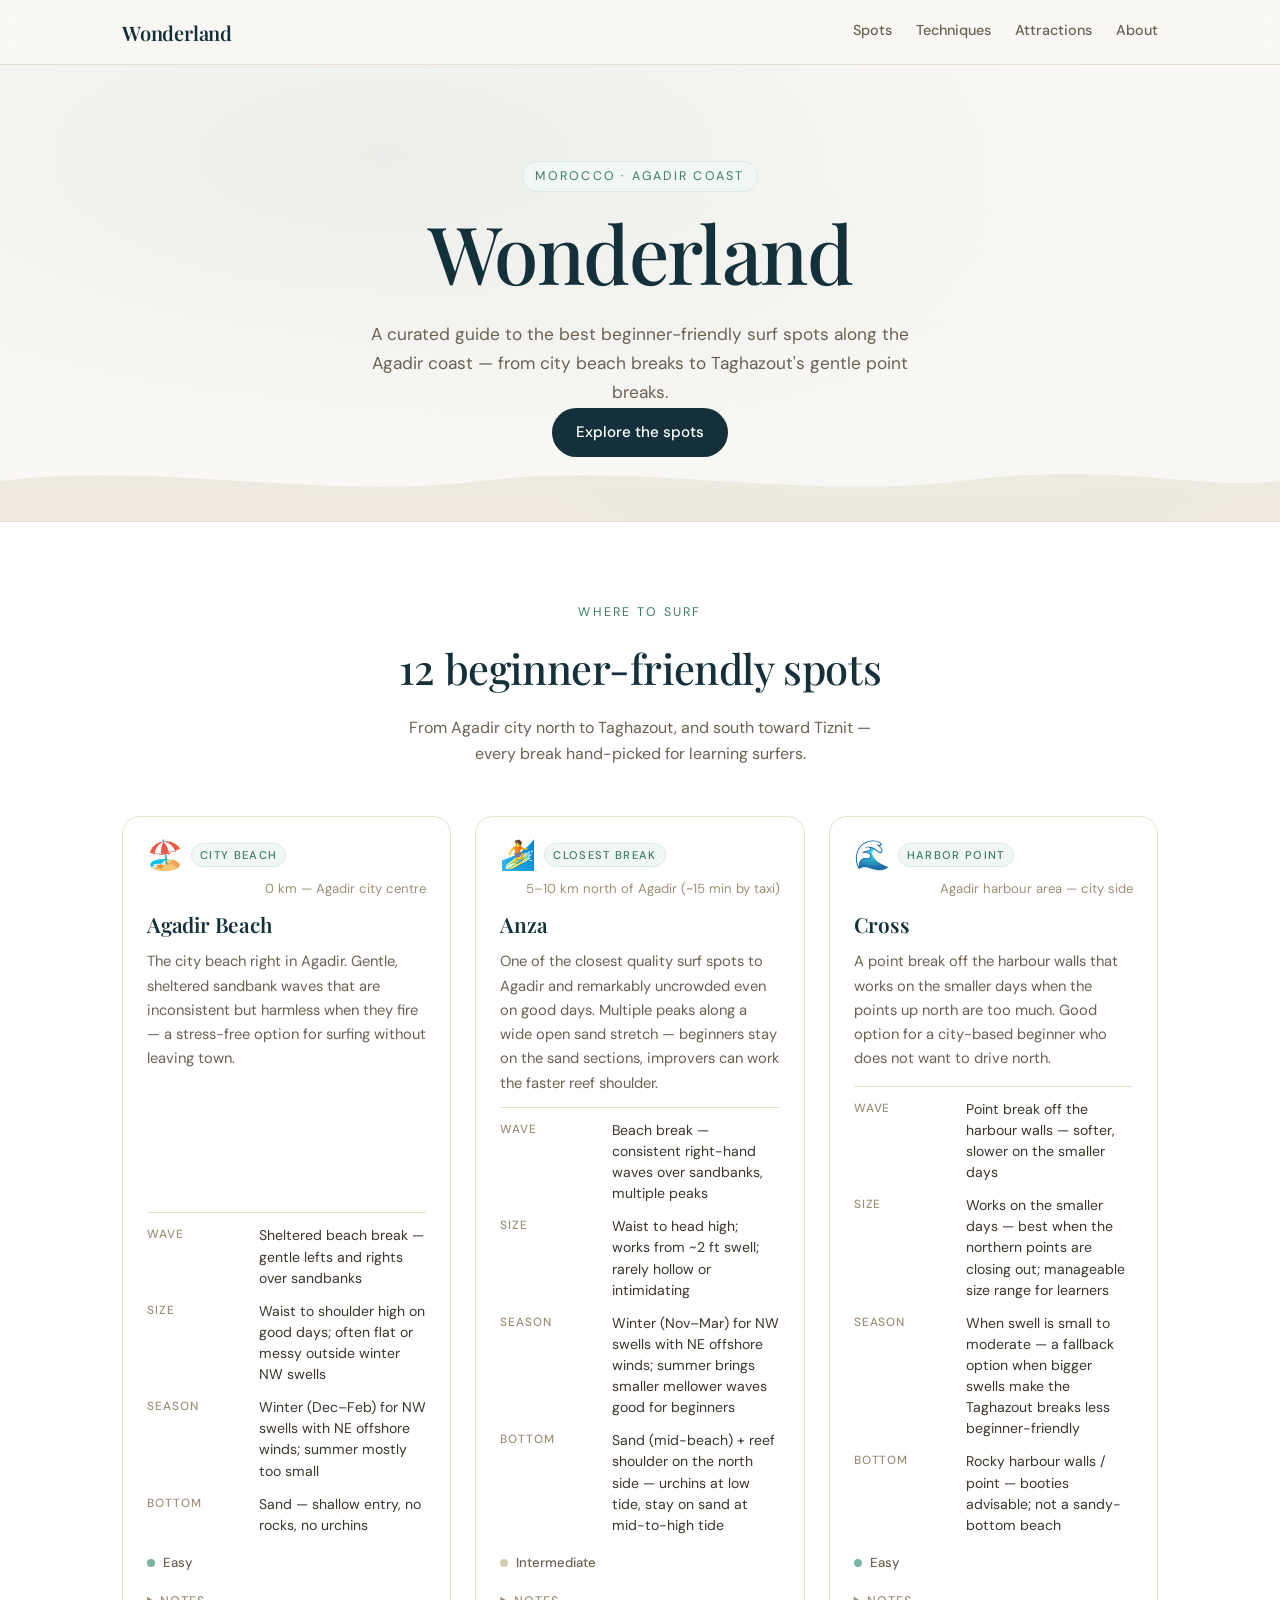
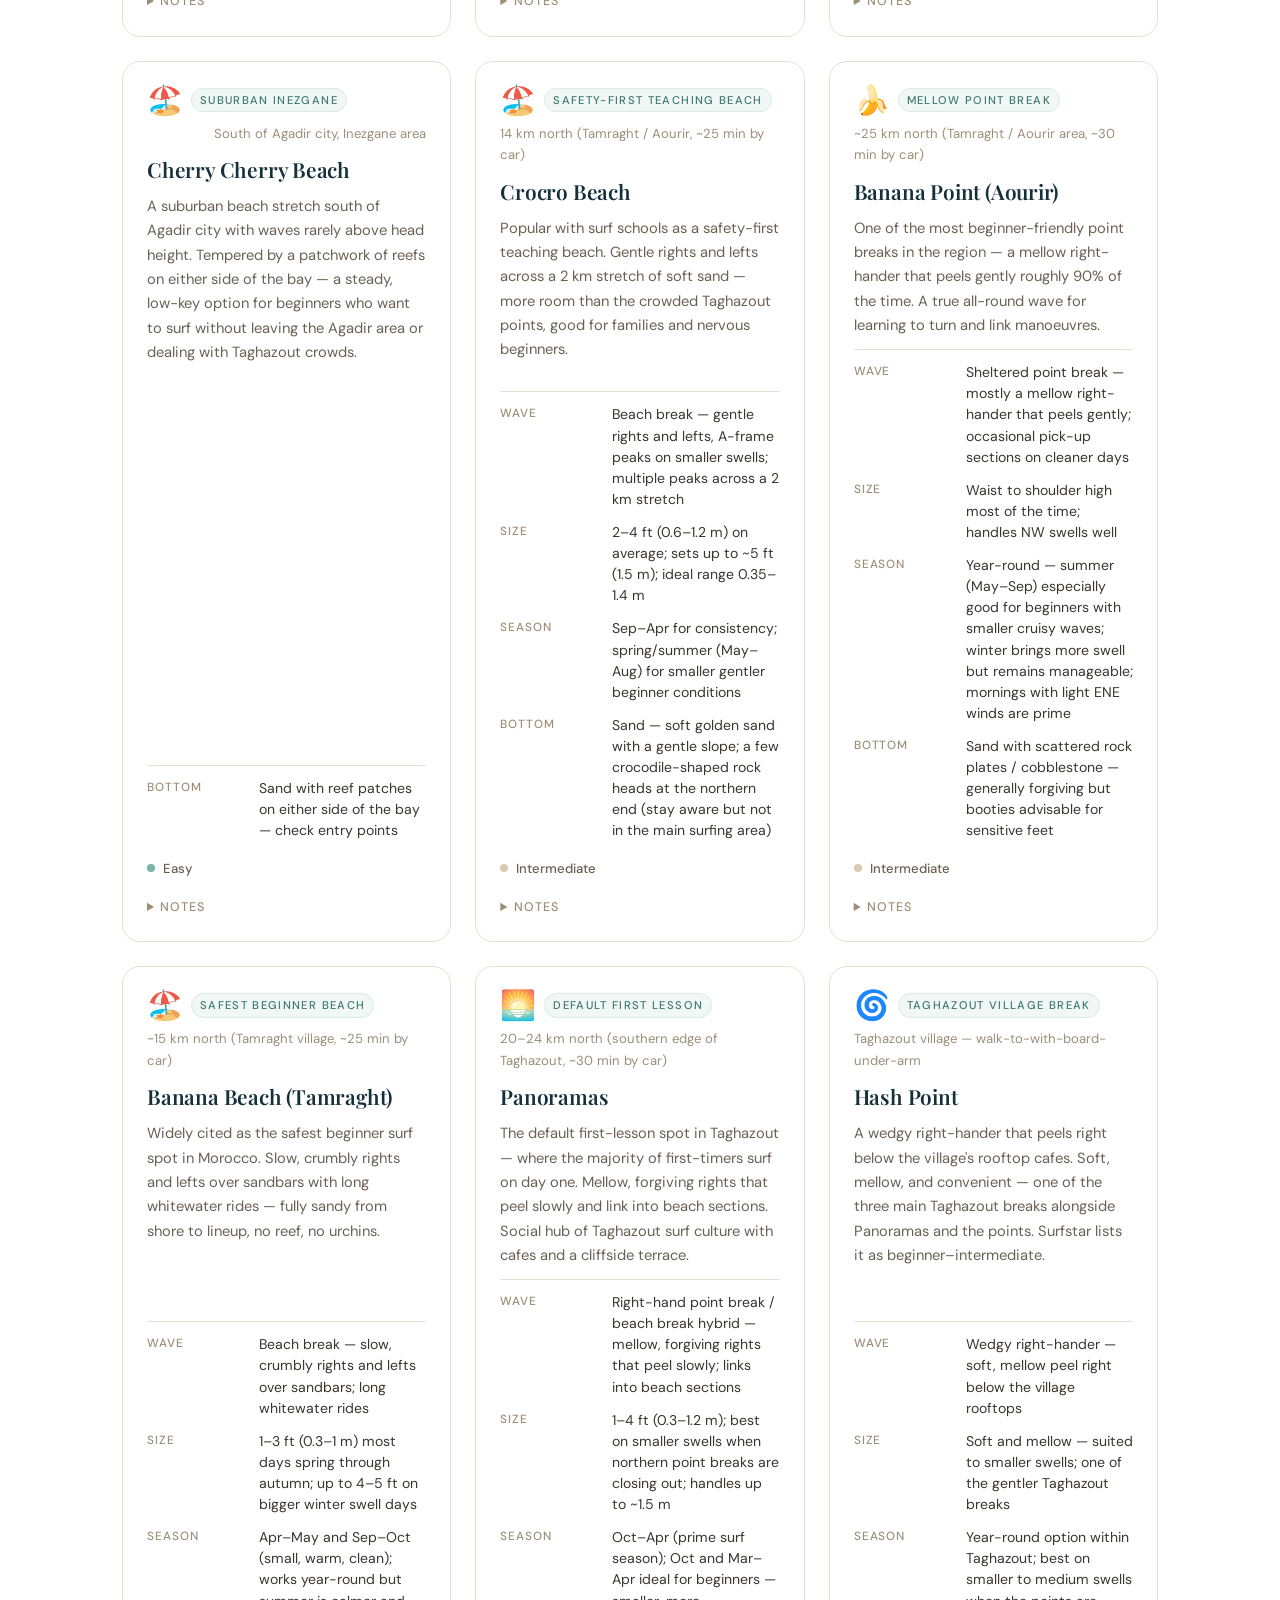
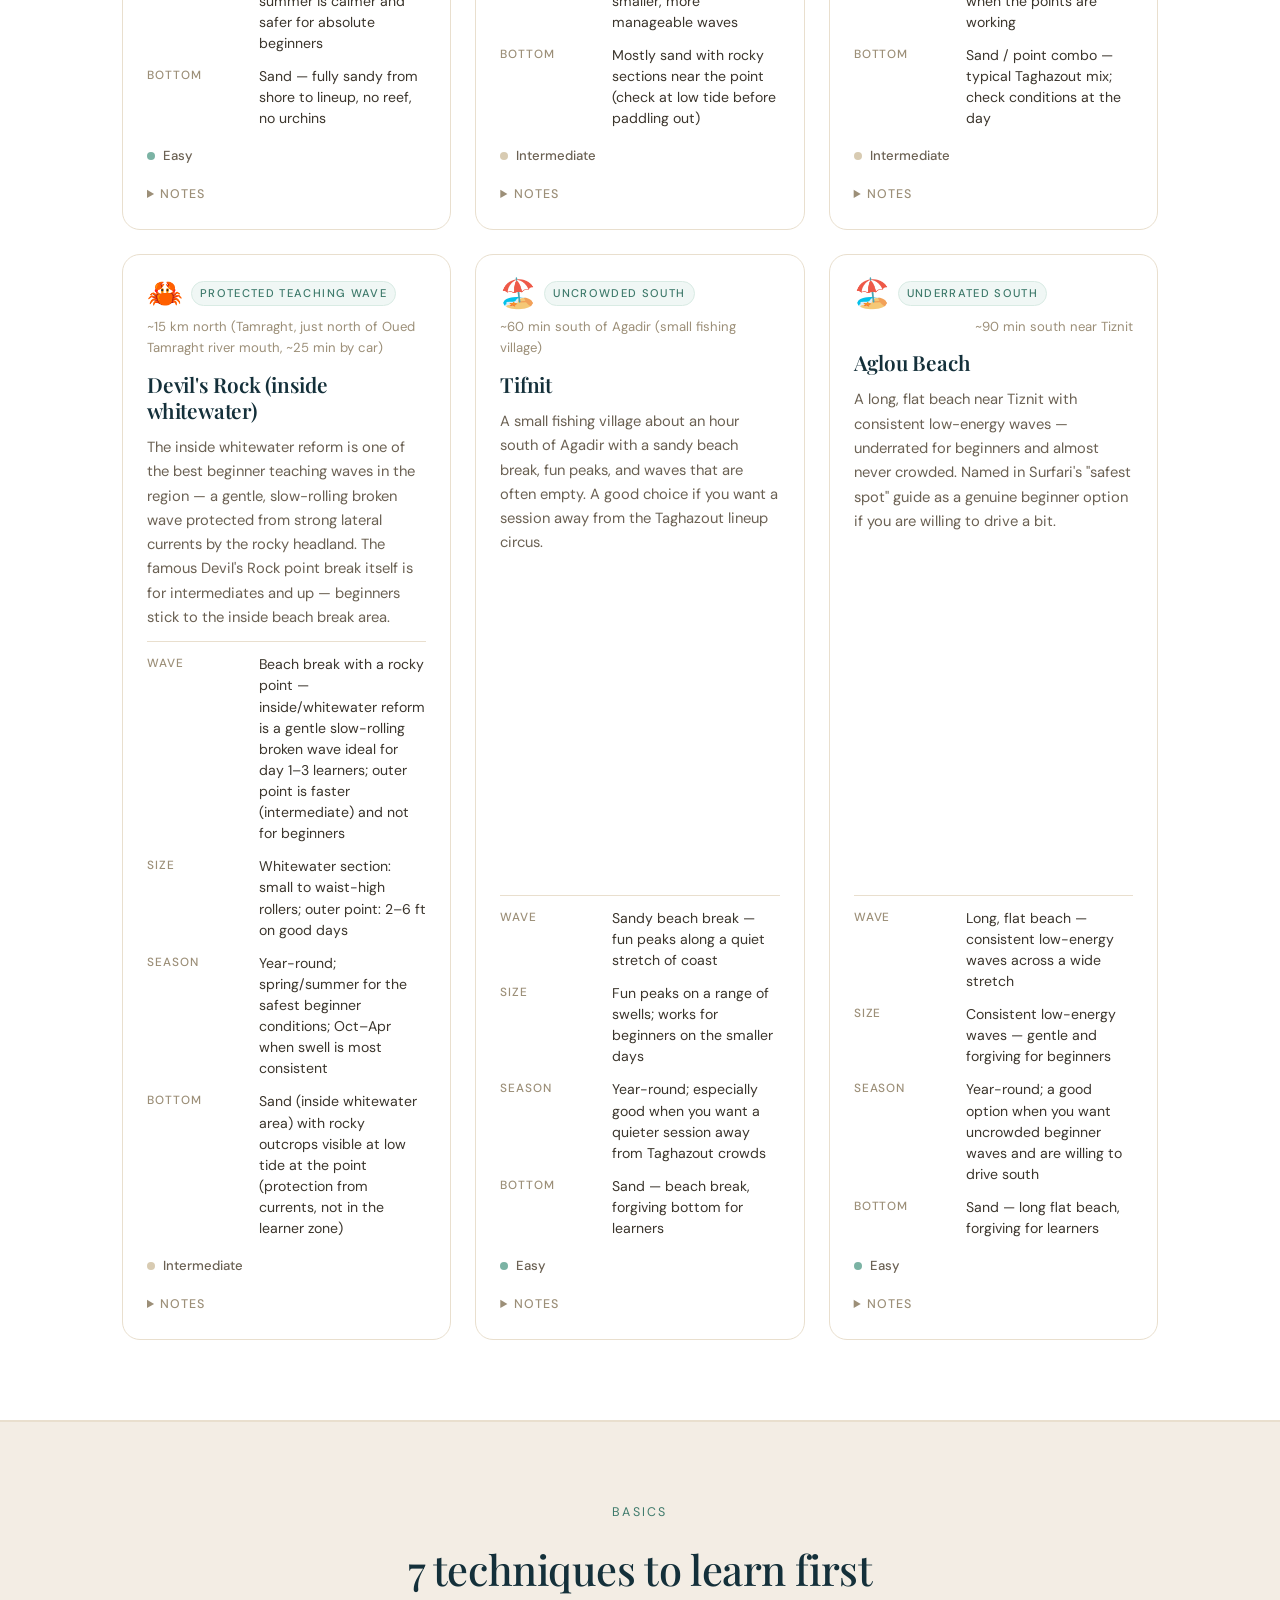
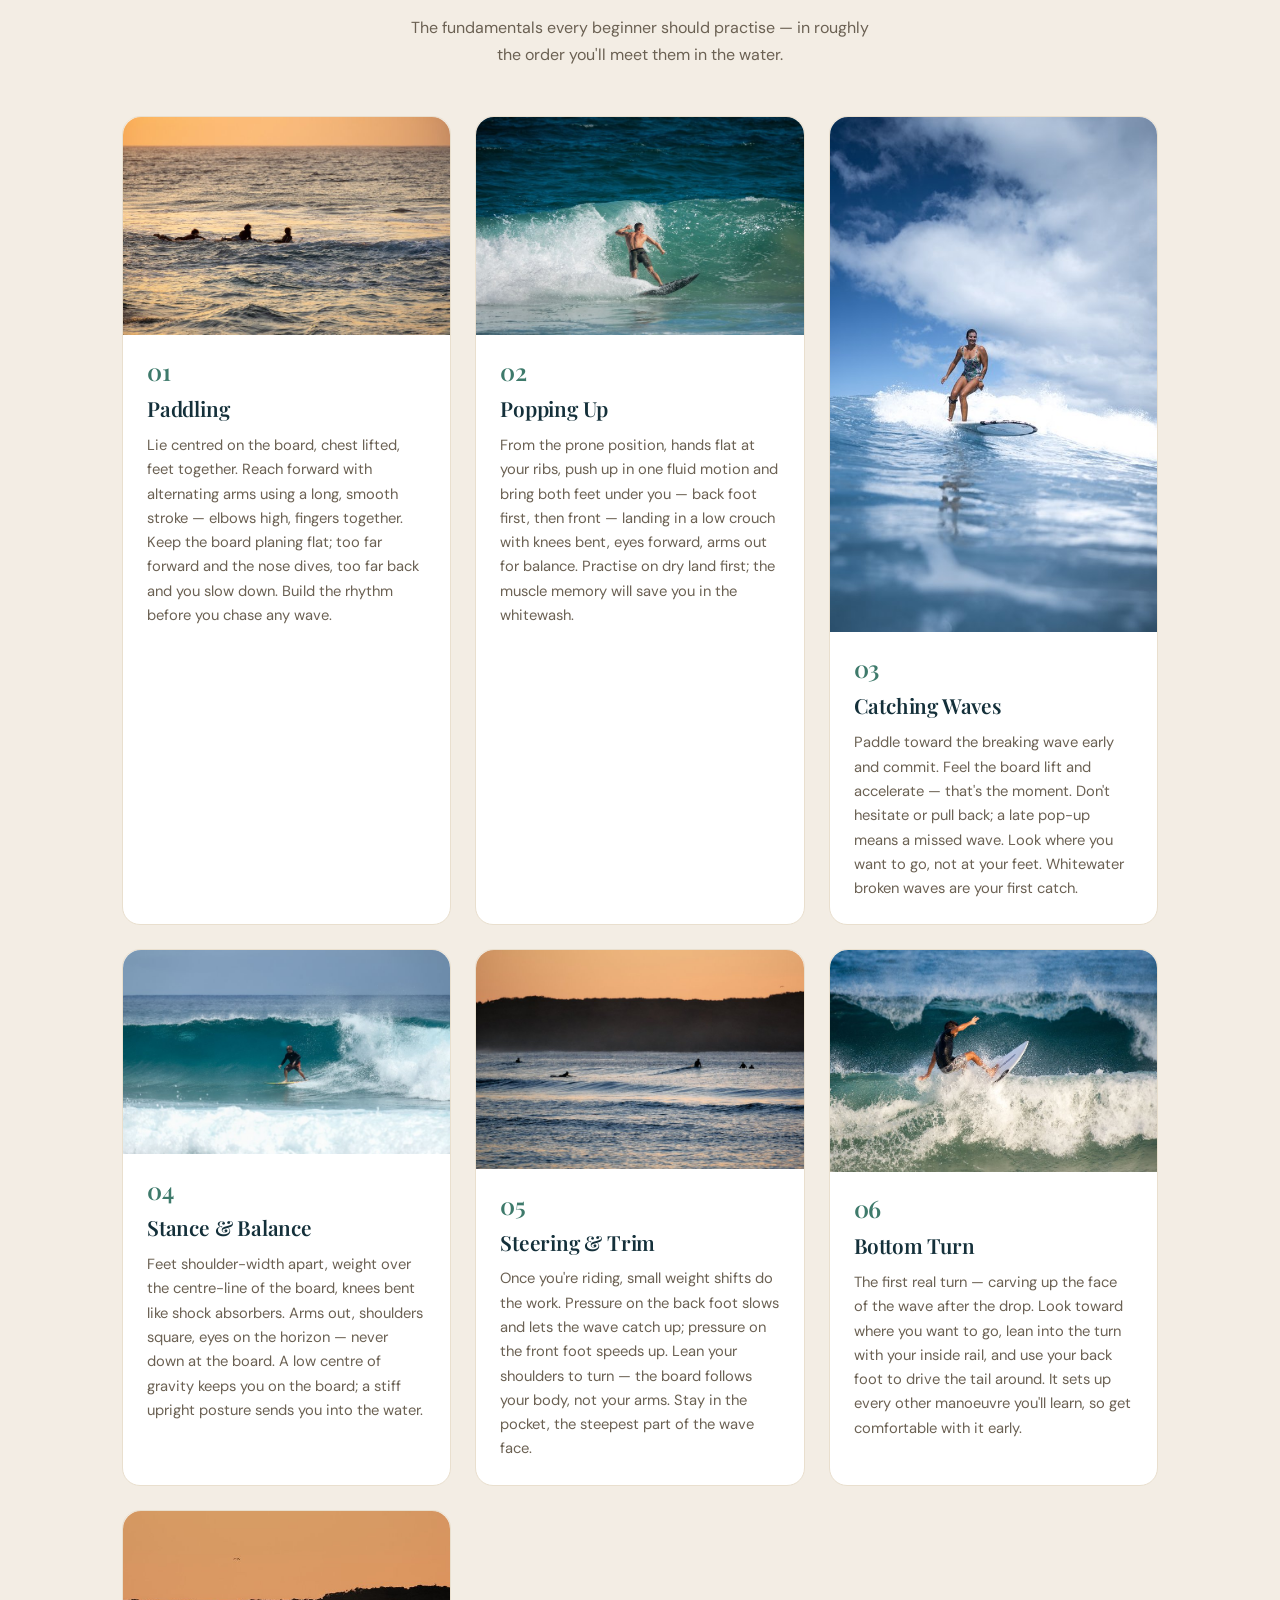
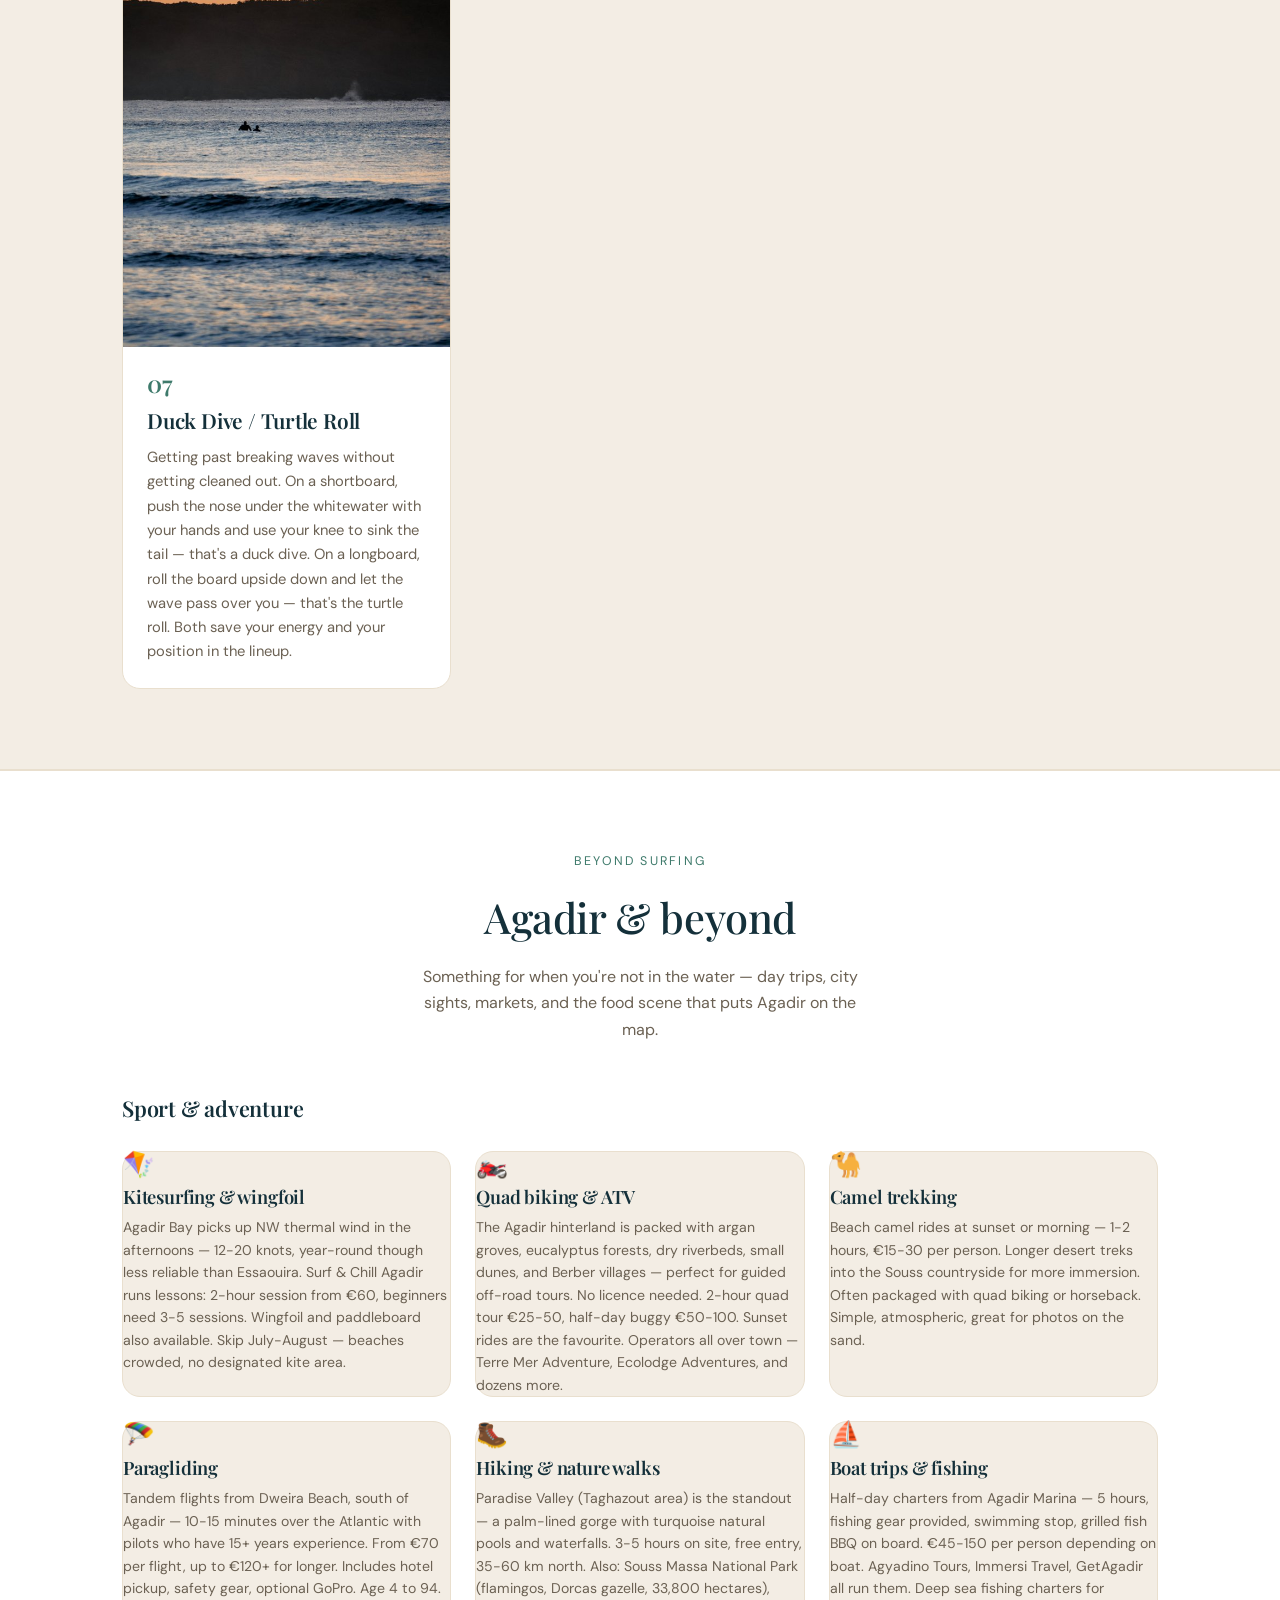
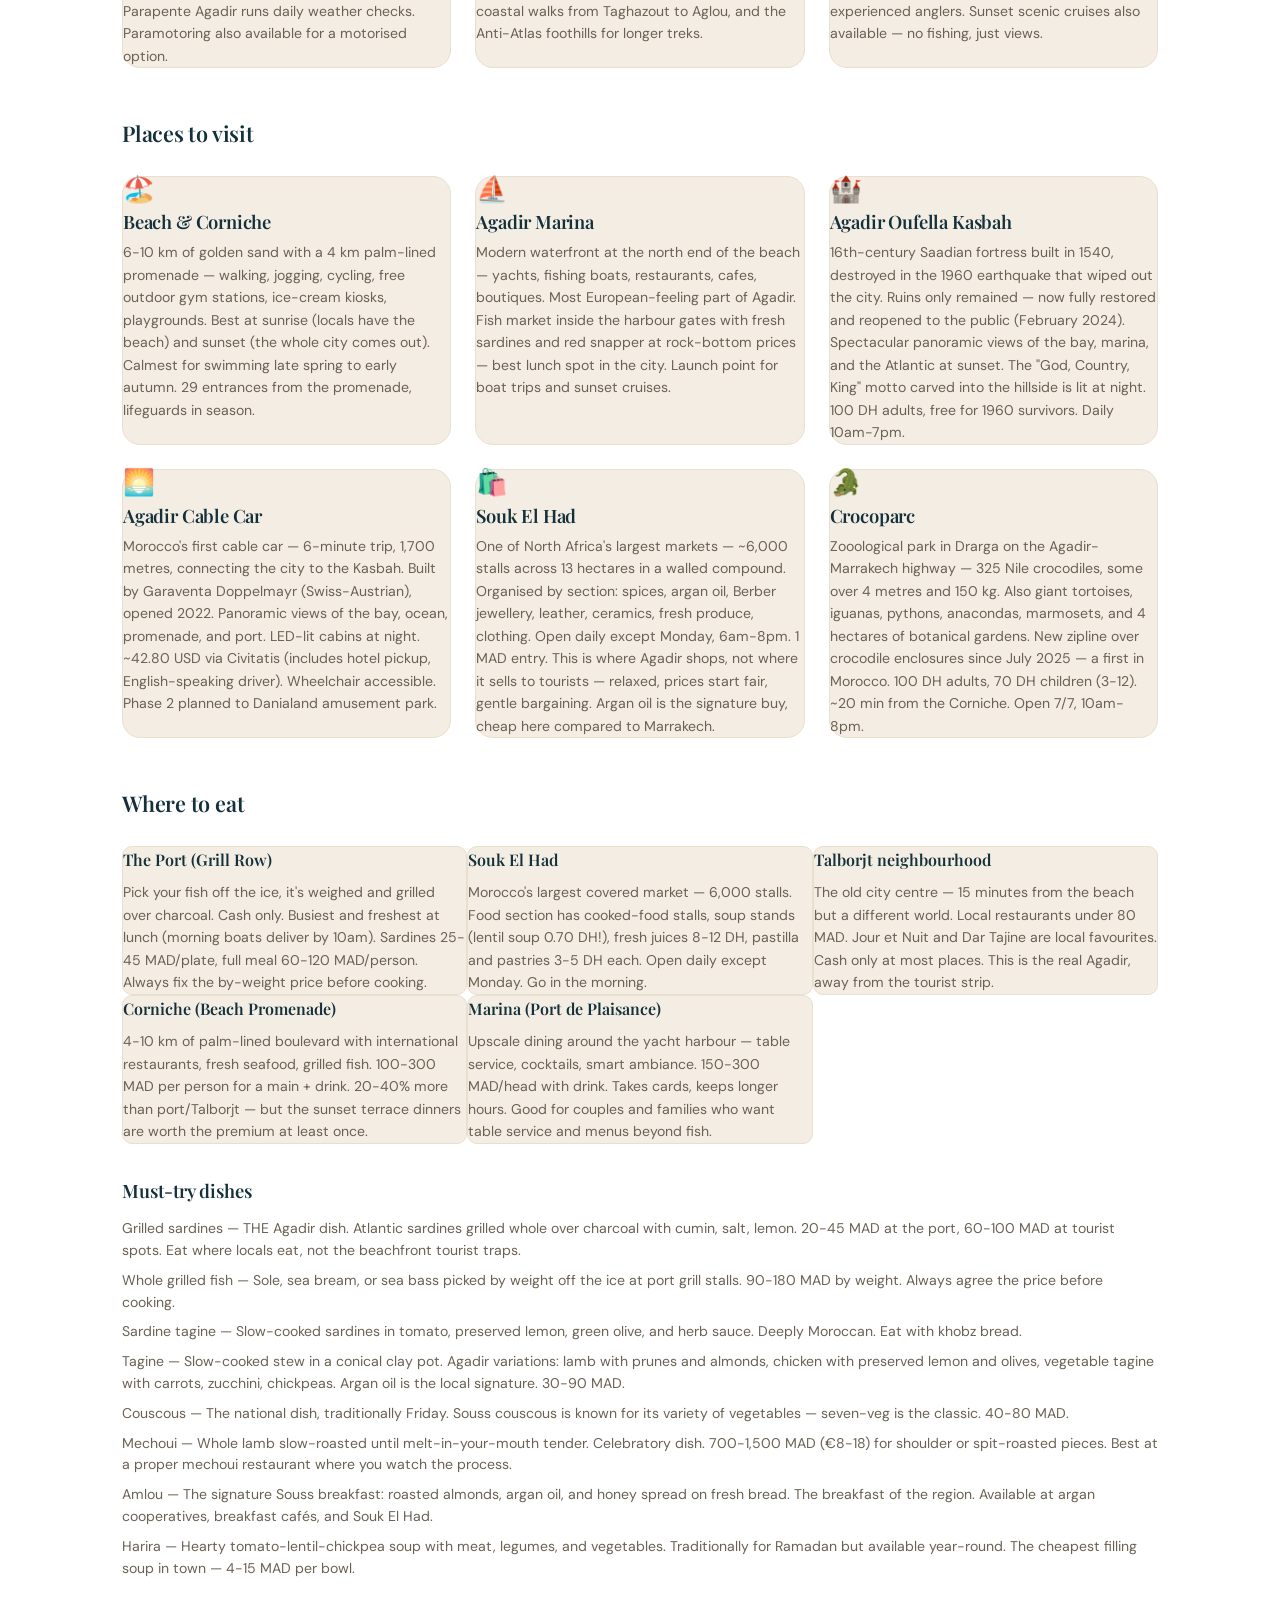
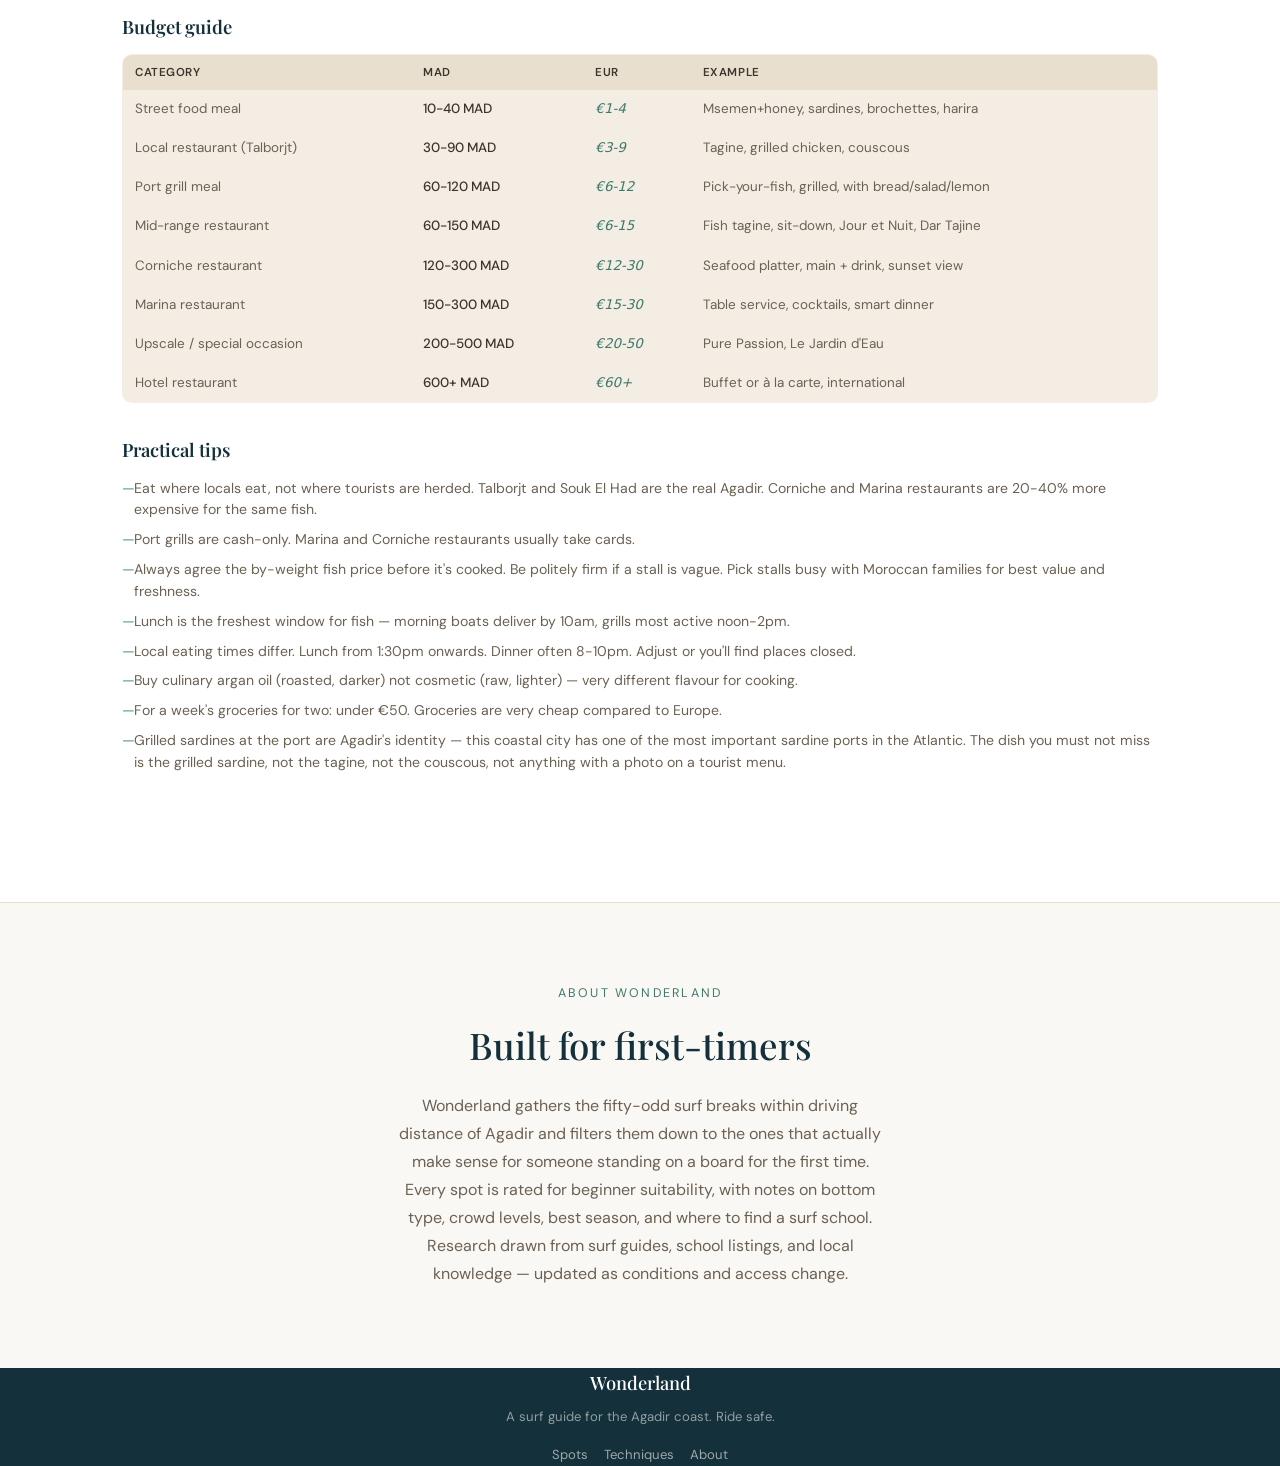
==== commit 8f9b85f4: "Add Attractions section: Sport & Adventure, Places to Visit, Where to Eat - New #attractions section" ====
--- a/index.html
+++ b/index.html
@@ -19,6 +19,7 @@
       <nav class="site-nav">
         <a href="#spots">Spots</a>
         <a href="#techniques">Techniques</a>
+        <a href="#attractions">Attractions</a>
         <a href="#about">About</a>
       </nav>
     </div>
@@ -68,6 +69,35 @@
       </div>
     </section>
 
+    <!-- ATTRACTIONS -->
+    <section id="attractions" class="attractions-section reveal">
+      <div class="container">
+        <div class="section-header">
+          <p class="section-eyebrow">Beyond surfing</p>
+          <h2 class="section-title">Agadir &amp; beyond</h2>
+          <p class="section-sub">Something for when you're not in the water — day trips, city sights, markets, and the food scene that puts Agadir on the map.</p>
+        </div>
+
+        <!-- Sport & Adventure -->
+        <div class="attractions-subsection">
+          <h3 class="subsection-title">Sport &amp; adventure</h3>
+          <div class="attractions-grid" id="attractionsSportGrid"></div>
+        </div>
+
+        <!-- Places to Visit -->
+        <div class="attractions-subsection" style="margin-top:var(--space-12)">
+          <h3 class="subsection-title">Places to visit</h3>
+          <div class="attractions-grid" id="attractionsPlacesGrid"></div>
+        </div>
+
+        <!-- Where to Eat -->
+        <div class="attractions-subsection" style="margin-top:var(--space-12)">
+          <h3 class="subsection-title">Where to eat</h3>
+          <div class="food-section" id="foodSection"></div>
+        </div>
+      </div>
+    </section>
+
     <!-- ABOUT -->
     <section id="about" class="about-section reveal">
       <div class="container about-inner">
@@ -401,42 +431,56 @@
         title: 'Paddling',
         desc: 'Lie centred on the board, chest lifted, feet together. Reach forward with alternating arms using a long, smooth stroke — elbows high, fingers together. Keep the board planing flat; too far forward and the nose dives, too far back and you slow down. Build the rhythm before you chase any wave.',
         img: 'img/techniques/01-paddling.jpg',
+        imgW: 800,
+        imgH: 533,
       },
       {
         step: '02',
         title: 'Popping Up',
         desc: 'From the prone position, hands flat at your ribs, push up in one fluid motion and bring both feet under you — back foot first, then front — landing in a low crouch with knees bent, eyes forward, arms out for balance. Practise on dry land first; the muscle memory will save you in the whitewash.',
         img: 'img/techniques/02-popup.jpg',
+        imgW: 800,
+        imgH: 533,
       },
       {
         step: '03',
         title: 'Catching Waves',
         desc: 'Paddle toward the breaking wave early and commit. Feel the board lift and accelerate — that\'s the moment. Don\'t hesitate or pull back; a late pop-up means a missed wave. Look where you want to go, not at your feet. Whitewater broken waves are your first catch.',
         img: 'img/techniques/06-whitewater.jpg',
+        imgW: 508,
+        imgH: 800,
       },
       {
         step: '04',
         title: 'Stance & Balance',
         desc: 'Feet shoulder-width apart, weight over the centre-line of the board, knees bent like shock absorbers. Arms out, shoulders square, eyes on the horizon — never down at the board. A low centre of gravity keeps you on the board; a stiff upright posture sends you into the water.',
         img: 'img/techniques/03-stance.jpg',
+        imgW: 800,
+        imgH: 498,
       },
       {
         step: '05',
         title: 'Steering & Trim',
         desc: 'Once you\'re riding, small weight shifts do the work. Pressure on the back foot slows and lets the wave catch up; pressure on the front foot speeds up. Lean your shoulders to turn — the board follows your body, not your arms. Stay in the pocket, the steepest part of the wave face.',
         img: 'img/techniques/05-reading-waves.jpg',
+        imgW: 800,
+        imgH: 533,
       },
       {
         step: '06',
         title: 'Bottom Turn',
         desc: 'The first real turn — carving up the face of the wave after the drop. Look toward where you want to go, lean into the turn with your inside rail, and use your back foot to drive the tail around. It sets up every other manoeuvre you\'ll learn, so get comfortable with it early.',
         img: 'img/techniques/07-bottomturn.jpg',
+        imgW: 799,
+        imgH: 541,
       },
       {
         step: '07',
         title: 'Duck Dive / Turtle Roll',
         desc: 'Getting past breaking waves without getting cleaned out. On a shortboard, push the nose under the whitewater with your hands and use your knee to sink the tail — that\'s a duck dive. On a longboard, roll the board upside down and let the wave pass over you — that\'s the turtle roll. Both save your energy and your position in the lineup.',
         img: 'img/techniques/04-duckdive.jpg',
+        imgW: 600,
+        imgH: 800,
       },
     ];
 
@@ -447,7 +491,7 @@
       card.className = 'technique-card';
       card.innerHTML = `
         <div class="technique-img-wrap">
-          <img src="${t.img}" alt="${t.title}" class="technique-img" loading="eager">
+          <img src="${t.img}" alt="${t.title}" class="technique-img" width="${t.imgW}" height="${t.imgH}" loading="eager">
         </div>
         <span class="technique-step">${t.step}</span>
         <h3 class="technique-title">${t.title}</h3>
@@ -457,6 +501,210 @@
     }
 
     techniques.forEach(renderTechnique);
+
+    // ──────────────────────────────────────────────────────
+    //  Attractions data — Agadir beyond surfing
+    //  3 subcategories: Sport & Adventure, Places to Visit,
+    //  Where to Eat. Condensed from reasercher's 3 research
+    //  chunks. Full research in /research/.
+    // ──────────────────────────────────────────────────────
+
+    const attractions = {
+      sport: [
+        {
+          emoji: '🪁',
+          title: 'Kitesurfing & wingfoil',
+          desc: 'Agadir Bay picks up NW thermal wind in the afternoons — 12-20 knots, year-round though less reliable than Essaouira. Surf & Chill Agadir runs lessons: 2-hour session from €60, beginners need 3-5 sessions. Wingfoil and paddleboard also available. Skip July-August — beaches crowded, no designated kite area.',
+        },
+        {
+          emoji: '🏍️',
+          title: 'Quad biking & ATV',
+          desc: 'The Agadir hinterland is packed with argan groves, eucalyptus forests, dry riverbeds, small dunes, and Berber villages — perfect for guided off-road tours. No licence needed. 2-hour quad tour €25-50, half-day buggy €50-100. Sunset rides are the favourite. Operators all over town — Terre Mer Adventure, Ecolodge Adventures, and dozens more.',
+        },
+        {
+          emoji: '🐪',
+          title: 'Camel trekking',
+          desc: 'Beach camel rides at sunset or morning — 1-2 hours, €15-30 per person. Longer desert treks into the Souss countryside for more immersion. Often packaged with quad biking or horseback. Simple, atmospheric, great for photos on the sand.',
+        },
+        {
+          emoji: '🪂',
+          title: 'Paragliding',
+          desc: 'Tandem flights from Dweira Beach, south of Agadir — 10-15 minutes over the Atlantic with pilots who have 15+ years experience. From €70 per flight, up to €120+ for longer. Includes hotel pickup, safety gear, optional GoPro. Age 4 to 94. Parapente Agadir runs daily weather checks. Paramotoring also available for a motorised option.',
+        },
+        {
+          emoji: '🥾',
+          title: 'Hiking & nature walks',
+          desc: 'Paradise Valley (Taghazout area) is the standout — a palm-lined gorge with turquoise natural pools and waterfalls. 3-5 hours on site, free entry, 35-60 km north. Also: Souss Massa National Park (flamingos, Dorcas gazelle, 33,800 hectares), coastal walks from Taghazout to Aglou, and the Anti-Atlas foothills for longer treks.',
+        },
+        {
+          emoji: '⛵',
+          title: 'Boat trips & fishing',
+          desc: 'Half-day charters from Agadir Marina — 5 hours, fishing gear provided, swimming stop, grilled fish BBQ on board. €45-150 per person depending on boat. Agyadino Tours, Immersi Travel, GetAgadir all run them. Deep sea fishing charters for experienced anglers. Sunset scenic cruises also available — no fishing, just views.',
+        },
+      ],
+      places: [
+        {
+          emoji: '🏖️',
+          title: 'Beach & Corniche',
+          desc: '6-10 km of golden sand with a 4 km palm-lined promenade — walking, jogging, cycling, free outdoor gym stations, ice-cream kiosks, playgrounds. Best at sunrise (locals have the beach) and sunset (the whole city comes out). Calmest for swimming late spring to early autumn. 29 entrances from the promenade, lifeguards in season.',
+        },
+        {
+          emoji: '⛵',
+          title: 'Agadir Marina',
+          desc: 'Modern waterfront at the north end of the beach — yachts, fishing boats, restaurants, cafes, boutiques. Most European-feeling part of Agadir. Fish market inside the harbour gates with fresh sardines and red snapper at rock-bottom prices — best lunch spot in the city. Launch point for boat trips and sunset cruises.',
+        },
+        {
+          emoji: '🏰',
+          title: 'Agadir Oufella Kasbah',
+          desc: '16th-century Saadian fortress built in 1540, destroyed in the 1960 earthquake that wiped out the city. Ruins only remained — now fully restored and reopened to the public (February 2024). Spectacular panoramic views of the bay, marina, and the Atlantic at sunset. The \"God, Country, King\" motto carved into the hillside is lit at night. 100 DH adults, free for 1960 survivors. Daily 10am-7pm.',
+        },
+        {
+          emoji: '🌅',
+          title: 'Agadir Cable Car',
+          desc: 'Morocco\'s first cable car — 6-minute trip, 1,700 metres, connecting the city to the Kasbah. Built by Garaventa Doppelmayr (Swiss-Austrian), opened 2022. Panoramic views of the bay, ocean, promenade, and port. LED-lit cabins at night. ~42.80 USD via Civitatis (includes hotel pickup, English-speaking driver). Wheelchair accessible. Phase 2 planned to Danialand amusement park.',
+        },
+        {
+          emoji: '🛍️',
+          title: 'Souk El Had',
+          desc: 'One of North Africa\'s largest markets — ~6,000 stalls across 13 hectares in a walled compound. Organised by section: spices, argan oil, Berber jewellery, leather, ceramics, fresh produce, clothing. Open daily except Monday, 6am-8pm. 1 MAD entry. This is where Agadir shops, not where it sells to tourists — relaxed, prices start fair, gentle bargaining. Argan oil is the signature buy, cheap here compared to Marrakech.',
+        },
+        {
+          emoji: '🐊',
+          title: 'Crocoparc',
+          desc: 'Zooological park in Drarga on the Agadir-Marrakech highway — 325 Nile crocodiles, some over 4 metres and 150 kg. Also giant tortoises, iguanas, pythons, anacondas, marmosets, and 4 hectares of botanical gardens. New zipline over crocodile enclosures since July 2025 — a first in Morocco. 100 DH adults, 70 DH children (3-12). ~20 min from the Corniche. Open 7/7, 10am-8pm.',
+        },
+      ],
+      food: {
+        areas: [
+          { name: 'The Port (Grill Row)', tip: 'Pick your fish off the ice, it\'s weighed and grilled over charcoal. Cash only. Busiest and freshest at lunch (morning boats deliver by 10am). Sardines 25-45 MAD/plate, full meal 60-120 MAD/person. Always fix the by-weight price before cooking.' },
+          { name: 'Souk El Had', tip: 'Morocco\'s largest covered market — 6,000 stalls. Food section has cooked-food stalls, soup stands (lentil soup 0.70 DH!), fresh juices 8-12 DH, pastilla and pastries 3-5 DH each. Open daily except Monday. Go in the morning.' },
+          { name: 'Talborjt neighbourhood', tip: 'The old city centre — 15 minutes from the beach but a different world. Local restaurants under 80 MAD. Jour et Nuit and Dar Tajine are local favourites. Cash only at most places. This is the real Agadir, away from the tourist strip.' },
+          { name: 'Corniche (Beach Promenade)', tip: '4-10 km of palm-lined boulevard with international restaurants, fresh seafood, grilled fish. 100-300 MAD per person for a main + drink. 20-40% more than port/Talborjt — but the sunset terrace dinners are worth the premium at least once.' },
+          { name: 'Marina (Port de Plaisance)', tip: 'Upscale dining around the yacht harbour — table service, cocktails, smart ambiance. 150-300 MAD/head with drink. Takes cards, keeps longer hours. Good for couples and families who want table service and menus beyond fish.' },
+        ],
+        dishes: [
+          'Grilled sardines — THE Agadir dish. Atlantic sardines grilled whole over charcoal with cumin, salt, lemon. 20-45 MAD at the port, 60-100 MAD at tourist spots. Eat where locals eat, not the beachfront tourist traps.',
+          'Whole grilled fish — Sole, sea bream, or sea bass picked by weight off the ice at port grill stalls. 90-180 MAD by weight. Always agree the price before cooking.',
+          'Sardine tagine — Slow-cooked sardines in tomato, preserved lemon, green olive, and herb sauce. Deeply Moroccan. Eat with khobz bread.',
+          'Tagine — Slow-cooked stew in a conical clay pot. Agadir variations: lamb with prunes and almonds, chicken with preserved lemon and olives, vegetable tagine with carrots, zucchini, chickpeas. Argan oil is the local signature. 30-90 MAD.',
+          'Couscous — The national dish, traditionally Friday. Souss couscous is known for its variety of vegetables — seven-veg is the classic. 40-80 MAD.',
+          'Mechoui — Whole lamb slow-roasted until melt-in-your-mouth tender. Celebratory dish. 700-1,500 MAD (€8-18) for shoulder or spit-roasted pieces. Best at a proper mechoui restaurant where you watch the process.',
+          'Amlou — The signature Souss breakfast: roasted almonds, argan oil, and honey spread on fresh bread. The breakfast of the region. Available at argan cooperatives, breakfast cafés, and Souk El Had.',
+          'Harira — Hearty tomato-lentil-chickpea soup with meat, legumes, and vegetables. Traditionally for Ramadan but available year-round. The cheapest filling soup in town — 4-15 MAD per bowl.',
+        ],
+        budget: [
+          ['Street food meal', '10-40 MAD', '€1-4', 'Msemen+honey, sardines, brochettes, harira'],
+          ['Local restaurant (Talborjt)', '30-90 MAD', '€3-9', 'Tagine, grilled chicken, couscous'],
+          ['Port grill meal', '60-120 MAD', '€6-12', 'Pick-your-fish, grilled, with bread/salad/lemon'],
+          ['Mid-range restaurant', '60-150 MAD', '€6-15', 'Fish tagine, sit-down, Jour et Nuit, Dar Tajine'],
+          ['Corniche restaurant', '120-300 MAD', '€12-30', 'Seafood platter, main + drink, sunset view'],
+          ['Marina restaurant', '150-300 MAD', '€15-30', 'Table service, cocktails, smart dinner'],
+          ['Upscale / special occasion', '200-500 MAD', '€20-50', 'Pure Passion, Le Jardin d\'Eau'],
+          ['Hotel restaurant', '600+ MAD', '€60+', 'Buffet or à la carte, international'],
+        ],
+        hints: [
+          'Eat where locals eat, not where tourists are herded. Talborjt and Souk El Had are the real Agadir. Corniche and Marina restaurants are 20-40% more expensive for the same fish.',
+          'Port grills are cash-only. Marina and Corniche restaurants usually take cards.',
+          'Always agree the by-weight fish price before it\'s cooked. Be politely firm if a stall is vague. Pick stalls busy with Moroccan families for best value and freshness.',
+          'Lunch is the freshest window for fish — morning boats deliver by 10am, grills most active noon-2pm.',
+          'Local eating times differ. Lunch from 1:30pm onwards. Dinner often 8-10pm. Adjust or you\'ll find places closed.',
+          'Buy culinary argan oil (roasted, darker) not cosmetic (raw, lighter) — very different flavour for cooking.',
+          'For a week\'s groceries for two: under €50. Groceries are very cheap compared to Europe.',
+          'Grilled sardines at the port are Agadir\'s identity — this coastal city has one of the most important sardine ports in the Atlantic. The dish you must not miss is the grilled sardine, not the tagine, not the couscous, not anything with a photo on a tourist menu.',
+        ],
+      },
+    };
+
+    // ──────────────────────────────────────────────────────
+    //  Attractions render
+    // ──────────────────────────────────────────────────────
+
+    function renderSpotCard(item, gridId) {
+      const grid = document.getElementById(gridId);
+      const card = document.createElement('article');
+      card.className = 'attraction-card';
+      card.innerHTML = `
+        <span class="attraction-emoji">${item.emoji}</span>
+        <h4 class="attraction-title">${item.title}</h4>
+        <p class="attraction-desc">${item.desc}</p>
+      `;
+      grid.appendChild(card);
+    }
+
+    // Sport cards
+    attractions.sport.forEach(s => renderSpotCard(s, 'attractionsSportGrid'));
+
+    // Places cards
+    attractions.places.forEach(p => renderSpotCard(p, 'attractionsPlacesGrid'));
+
+    // Food section — areas, dishes, budget table, tips
+    (function renderFood() {
+      const section = document.getElementById('foodSection');
+
+      // Areas
+      let areasHtml = '<div class="food-areas">';
+      attractions.food.areas.forEach(a => {
+        areasHtml += `          <div class="food-area">
+            <div class="food-area-label">${a.name}</div>
+            <p class="food-area-tip">${a.tip}</p>
+          </div>`;
+      });
+      areasHtml += '\n</div>';
+
+      // Dishes
+      let dishesHtml = `      <div class="food-dishes">
+        <p class="food-dishes-label">Must-try dishes</p>
+        <ol class="food-dishes-list">`;
+      attractions.food.dishes.forEach(d => {
+        dishesHtml += `\n          <li class="food-dish">${d}</li>`;
+      });
+      dishesHtml += '\n        </ol>\n      </div>';
+
+      // Budget table
+      let budgetHtml = `      <div class="food-budget">
+        <p class="food-budget-label">Budget guide</p>
+        <table class="food-budget-table">
+          <thead><tr><th>Category</th><th>MAD</th><th>EUR</th><th>Example</th></tr></thead>
+          <tbody>`;
+      attractions.food.budget.forEach(row => {
+        budgetHtml += `\n            <tr><td>${row[0]}</td><td class="budget-mad">${row[1]}</td><td class="budget-eur">${row[2]}</td><td>${row[3]}</td></tr>`;
+      });
+      budgetHtml += `\n          </tbody>\n        </table>\n      </div>`;
+
+      // Tips
+      let tipsHtml = `      <div class="food-tips">
+        <p class="food-tips-label">Practical tips</p>
+        <ul class="food-tips-list">`;
+      attractions.food.hints.forEach(h => {
+        tipsHtml += `\n          <li class="food-tip">${h}</li>`;
+      });
+      tipsHtml += `\n        </ul>\n      </div>`;
+
+      section.innerHTML = areasHtml + dishesHtml + budgetHtml + tipsHtml;
+    })();
+
+    // ──────────────────────────────────────────────────────
+
+    // ──────────────────────────────────────────────────────
+    //  iOS Safari: preload all technique images immediately
+    //  Safari won't fetch images inside opacity:0 containers,
+    //  so we pre-fetch them before the scroll-reveal animation.
+    // ──────────────────────────────────────────────────────
+    (function preloadTechniqueImages() {
+      const techniqueData = [
+        { src: 'img/techniques/01-paddling.jpg', w: 800, h: 533 },
+        { src: 'img/techniques/02-popup.jpg',    w: 800, h: 533 },
+        { src: 'img/techniques/06-whitewater.jpg', w: 508, h: 800 },
+        { src: 'img/techniques/03-stance.jpg',   w: 800, h: 498 },
+        { src: 'img/techniques/05-reading-waves.jpg', w: 800, h: 533 },
+        { src: 'img/techniques/07-bottomturn.jpg', w: 799, h: 541 },
+        { src: 'img/techniques/04-duckdive.jpg', w: 600, h: 800 },
+      ];
+      techniqueData.forEach(function(imgData) {
+        const img = new Image();
+        img.src = imgData.src;
+      });
+    })();
 
     // ──────────────────────────────────────────────────────
 
--- a/css/style.css
+++ b/css/style.css
@@ -527,6 +527,8 @@
   width: 100%;
   height: auto;
   display: block;
+  /* Ensure Safari pre-allocates space */
+  min-height: 1px;
 }
 
 .technique-step {
@@ -554,16 +556,23 @@
   flex: 1;
 }
 
-/* Techniques mobile overrides */
+/* Techniques mobile overrides - disable scroll-reveal on small screens */
 @media (max-width: 480px) {
   .techniques-section { padding-block: var(--space-12); }
   .technique-step { font-size: 1.25rem; }
   .technique-title { font-size: 1.15rem; }
+  /* On mobile, always render reveal elements visible so Safari loads images */
+  .reveal {
+    opacity: 1 !important;
+    transform: none !important;
+    transition: none !important;
+  }
 }
 
 /* ---------- Scroll reveal ---------- */
 .reveal {
   opacity: 0;
+  visibility: visible;
   transform: translateY(24px);
   transition: opacity 0.6s ease, transform 0.6s ease;
 }
@@ -572,3 +581,220 @@
   opacity: 1;
   transform: translateY(0);
 }
+
+/* ---------- Attractions section ---------- */
+.attractions-section {
+  padding-block: var(--space-20);
+  background: var(--surface);
+  border-top: 1px solid var(--sand-200);
+  border-bottom: 1px solid var(--sand-200);
+}
+
+.attractions-subsection {
+  margin-bottom: var(--space-12);
+}
+
+.subsection-title {
+  font-family: var(--font-serif);
+  font-size: 1.35rem;
+  font-weight: 600;
+  color: var(--deep);
+  letter-spacing: -0.01em;
+  margin-bottom: var(--space-6);
+}
+
+.attractions-grid {
+  display: grid;
+  grid-template-columns: 1fr;
+  gap: var(--space-6);
+}
+
+@media (min-width: 500px) {
+  .attractions-grid { grid-template-columns: repeat(2, 1fr); }
+}
+
+@media (min-width: 800px) {
+  .attractions-grid { grid-template-columns: repeat(3, 1fr); }
+}
+
+.attraction-card {
+  background: var(--surface-soft);
+  border: 1px solid var(--sand-200);
+  border-radius: var(--radius-lg);
+  padding: var(--space-5) var(--space-6);
+  transition: transform var(--transition), box-shadow var(--transition),
+              border-color var(--transition);
+  display: flex;
+  flex-direction: column;
+  gap: var(--space-2);
+}
+
+.attraction-card:hover {
+  transform: translateY(-2px);
+  box-shadow: 0 12px 28px -12px rgba(20,48,58,0.10);
+  border-color: var(--sea-200);
+}
+
+.attraction-emoji {
+  font-size: 1.6rem;
+  line-height: 1;
+}
+
+.attraction-title {
+  font-family: var(--font-serif);
+  font-size: 1.15rem;
+  font-weight: 600;
+  color: var(--deep);
+  letter-spacing: -0.01em;
+  line-height: 1.25;
+}
+
+.attraction-desc {
+  font-size: 0.88rem;
+  color: var(--text-secondary);
+  line-height: 1.6;
+  flex: 1;
+}
+
+/* Food section */
+.food-section {
+  display: flex;
+  flex-direction: column;
+  gap: var(--space-8);
+}
+
+.food-areas {
+  display: grid;
+  grid-template-columns: 1fr;
+  gap: var(--space-5);
+}
+
+@media (min-width: 500px) {
+  .food-areas { grid-template-columns: repeat(2, 1fr); }
+}
+
+@media (min-width: 800px) {
+  .food-areas { grid-template-columns: repeat(3, 1fr); }
+}
+
+.food-area {
+  background: var(--surface-soft);
+  border: 1px solid var(--sand-200);
+  border-radius: var(--radius);
+  padding: var(--space-4) var(--space-5);
+}
+
+.food-area-label {
+  font-family: var(--font-serif);
+  font-size: 1rem;
+  font-weight: 600;
+  color: var(--deep);
+  margin-bottom: var(--space-2);
+}
+
+.food-area-tip {
+  font-size: 0.88rem;
+  color: var(--text-secondary);
+  line-height: 1.6;
+}
+
+.food-dishes-label,
+.food-budget-label,
+.food-tips-label {
+  font-family: var(--font-serif);
+  font-size: 1.15rem;
+  font-weight: 600;
+  color: var(--deep);
+  margin-bottom: var(--space-3);
+}
+
+.food-dishes-list {
+  padding-inline-start: var(--space-5);
+  display: flex;
+  flex-direction: column;
+  gap: var(--space-2);
+}
+
+.food-dish {
+  font-size: 0.88rem;
+  color: var(--text-secondary);
+  line-height: 1.55;
+}
+
+.food-budget-table {
+  width: 100%;
+  border-collapse: collapse;
+  font-size: 0.84rem;
+  background: var(--surface-soft);
+  border: 1px solid var(--sand-200);
+  border-radius: var(--radius);
+  overflow: hidden;
+}
+
+.food-budget-table th {
+  background: var(--sand-200);
+  color: var(--drift-800);
+  font-weight: 600;
+  text-transform: uppercase;
+  letter-spacing: 0.05em;
+  font-size: 0.72rem;
+  padding: var(--space-2) var(--space-3);
+  text-align: left;
+}
+
+.food-budget-table td {
+  padding: var(--space-2) var(--space-3);
+  color: var(--text-secondary);
+  border-bottom: 1px solid var(--sand-100);
+}
+
+.food-budget-table tbody tr:last-child td {
+  border-bottom: none;
+}
+
+.food-budget-table .budget-mad {
+  color: var(--drift-800);
+  font-weight: 500;
+}
+
+.food-budget-table .budget-eur {
+  color: var(--sea-600);
+  font-weight: 500;
+  font-style: italic;
+}
+
+.food-tips-list {
+  padding-inline-start: var(--space-5);
+  display: flex;
+  flex-direction: column;
+  gap: var(--space-2);
+}
+
+.food-tip {
+  font-size: 0.88rem;
+  color: var(--text-secondary);
+  line-height: 1.55;
+  padding-left: var(--space-3);
+  position: relative;
+}
+
+.food-tip::before {
+  content: '—';
+  position: absolute;
+  left: 0;
+  color: var(--sea-400);
+  font-weight: 600;
+}
+
+/* Attractions mobile overrides */
+@media (max-width: 480px) {
+  .attractions-section { padding-block: var(--space-12); }
+  .subsection-title { font-size: 1.2rem; }
+  .attraction-title { font-size: 1.05rem; }
+  .attraction-desc { font-size: 0.84rem; }
+  .food-area-label { font-size: 0.9rem; }
+  .food-area-tip { font-size: 0.82rem; }
+  .food-dish { font-size: 0.82rem; }
+  .food-budget-table { font-size: 0.78rem; }
+  .food-tip { font-size: 0.82rem; }
+}
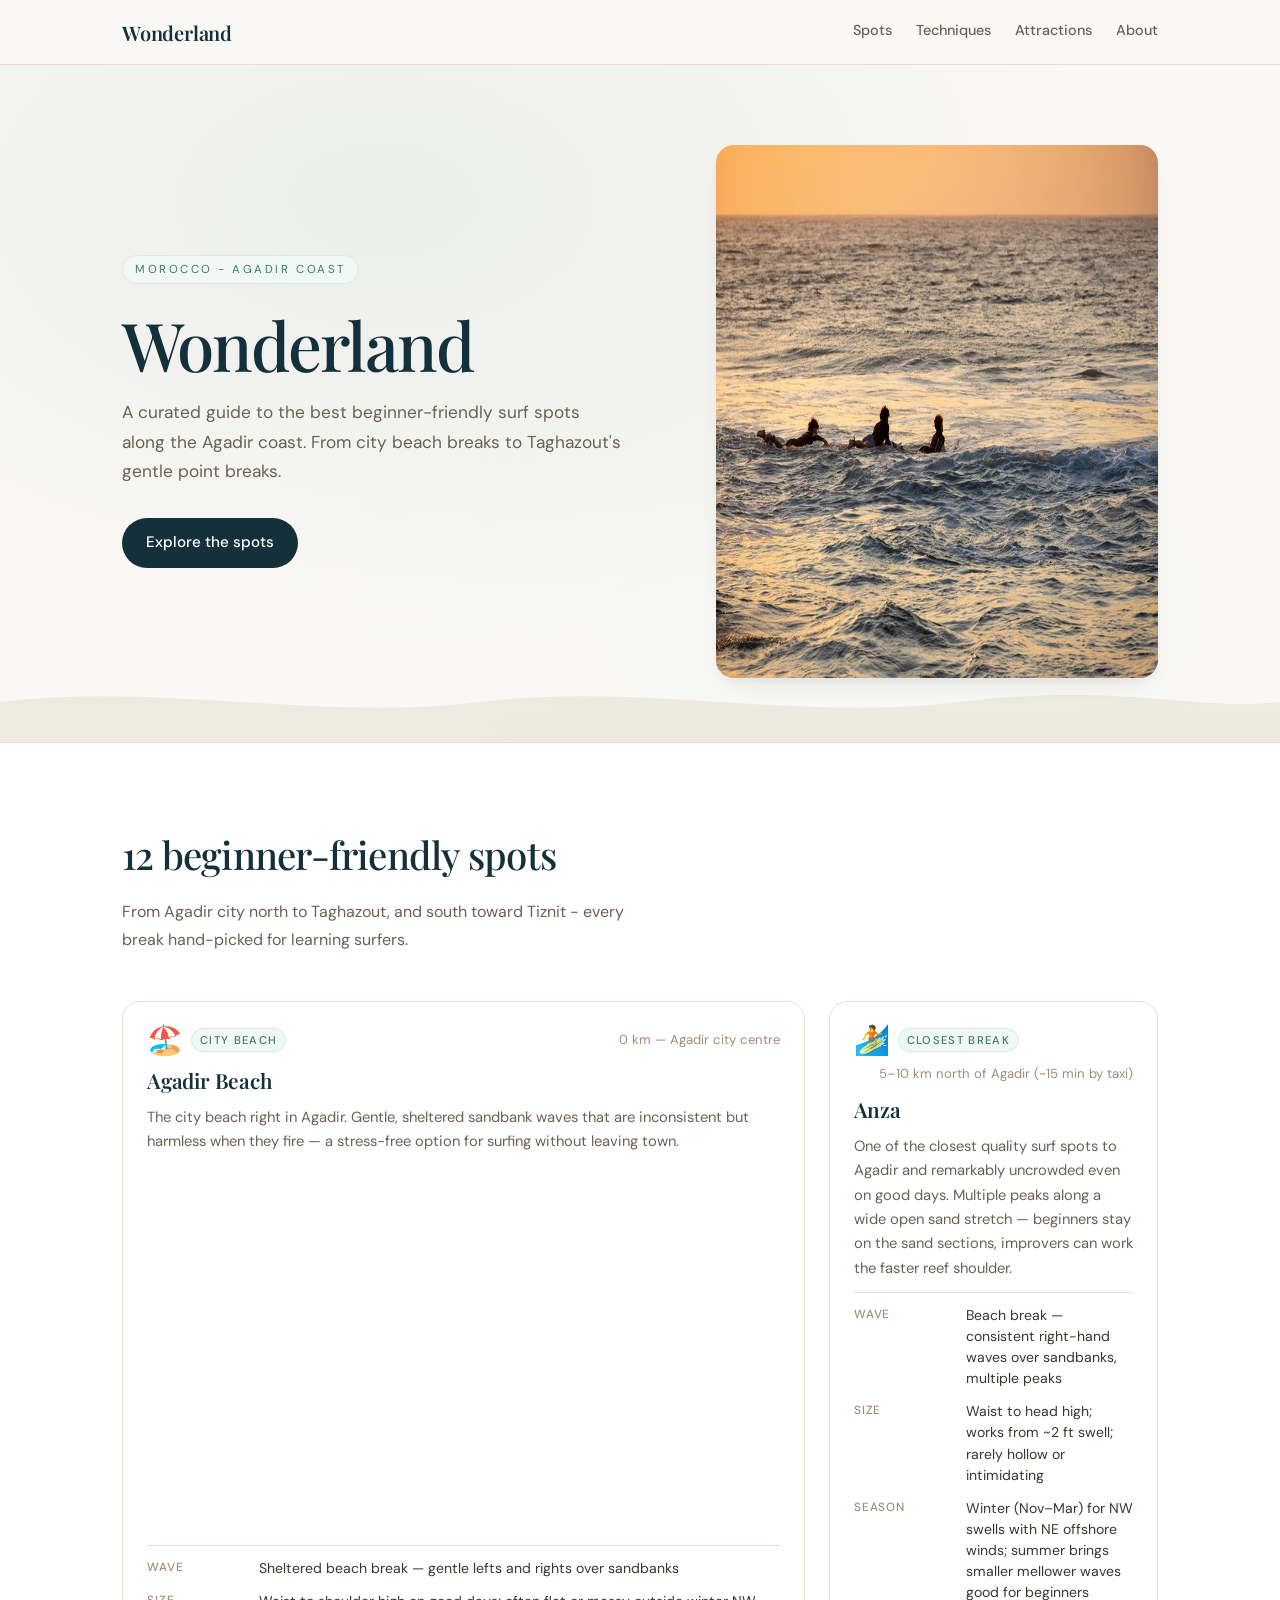
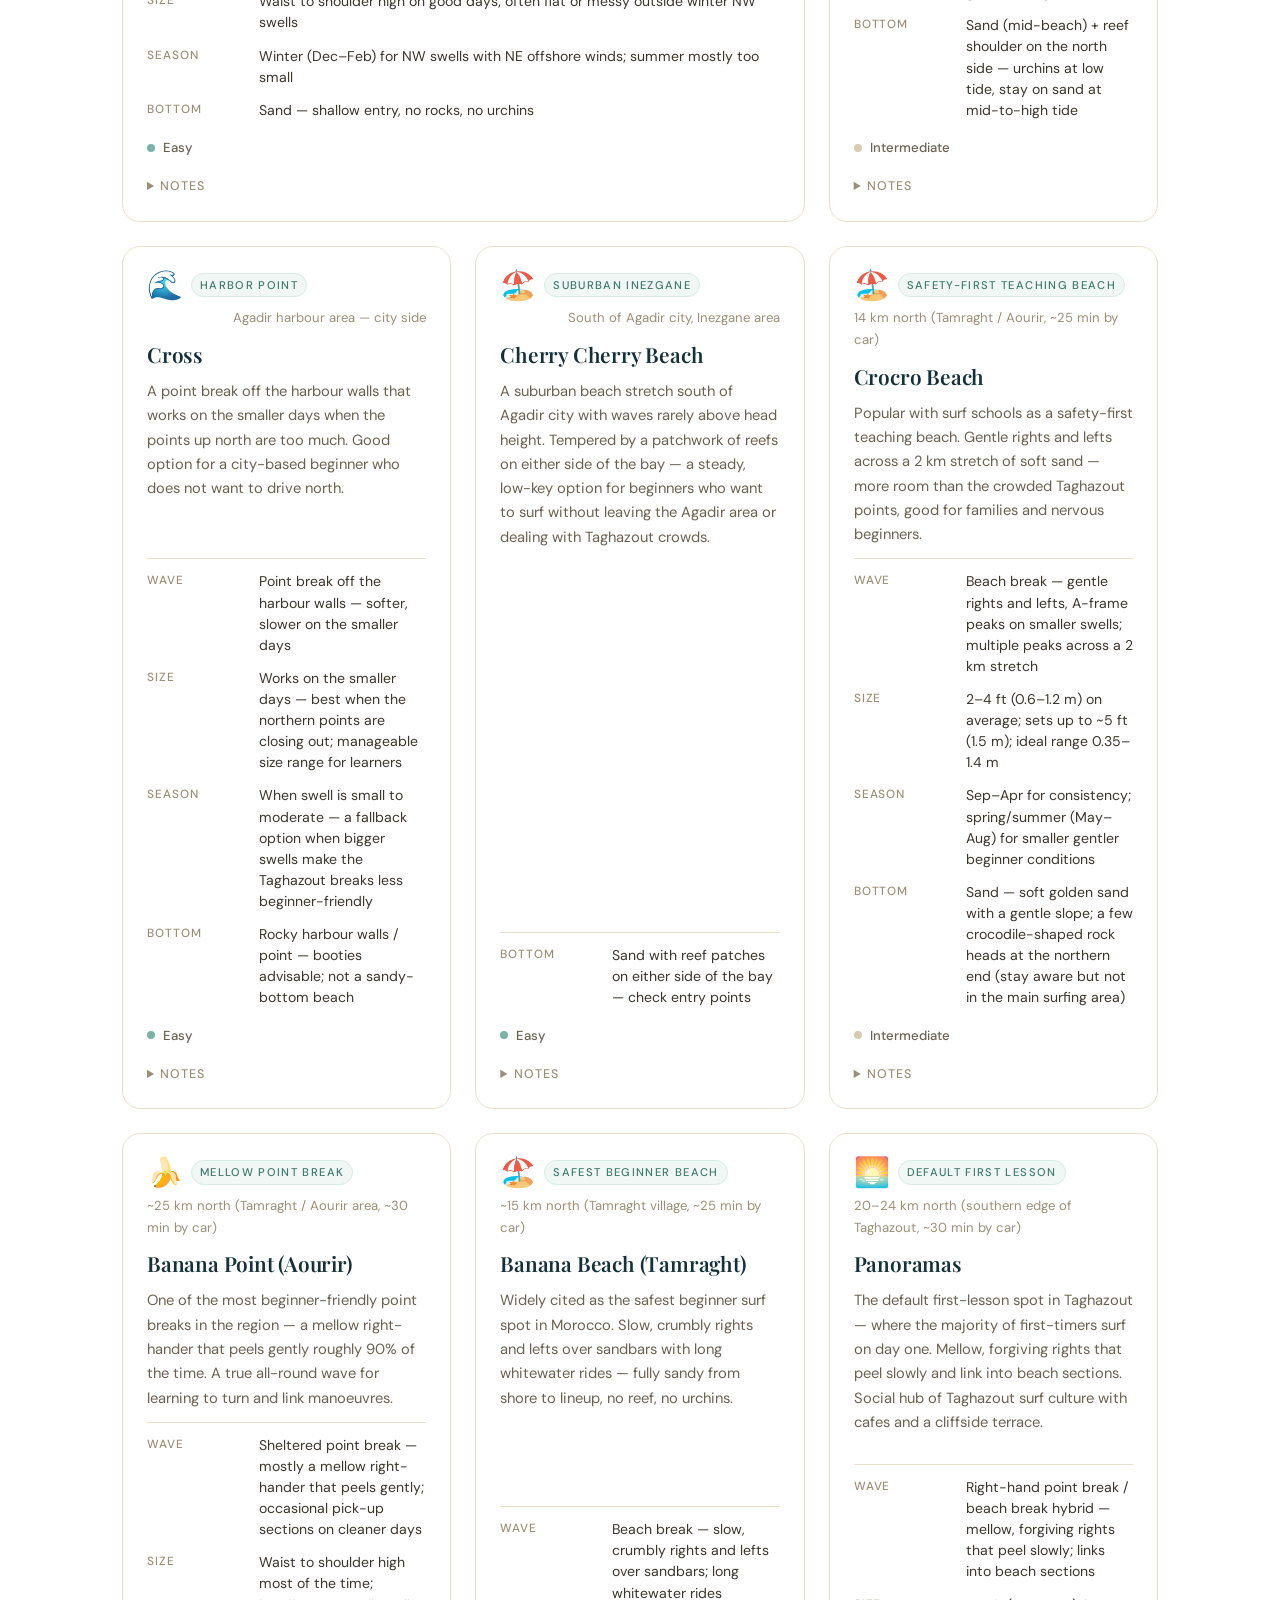
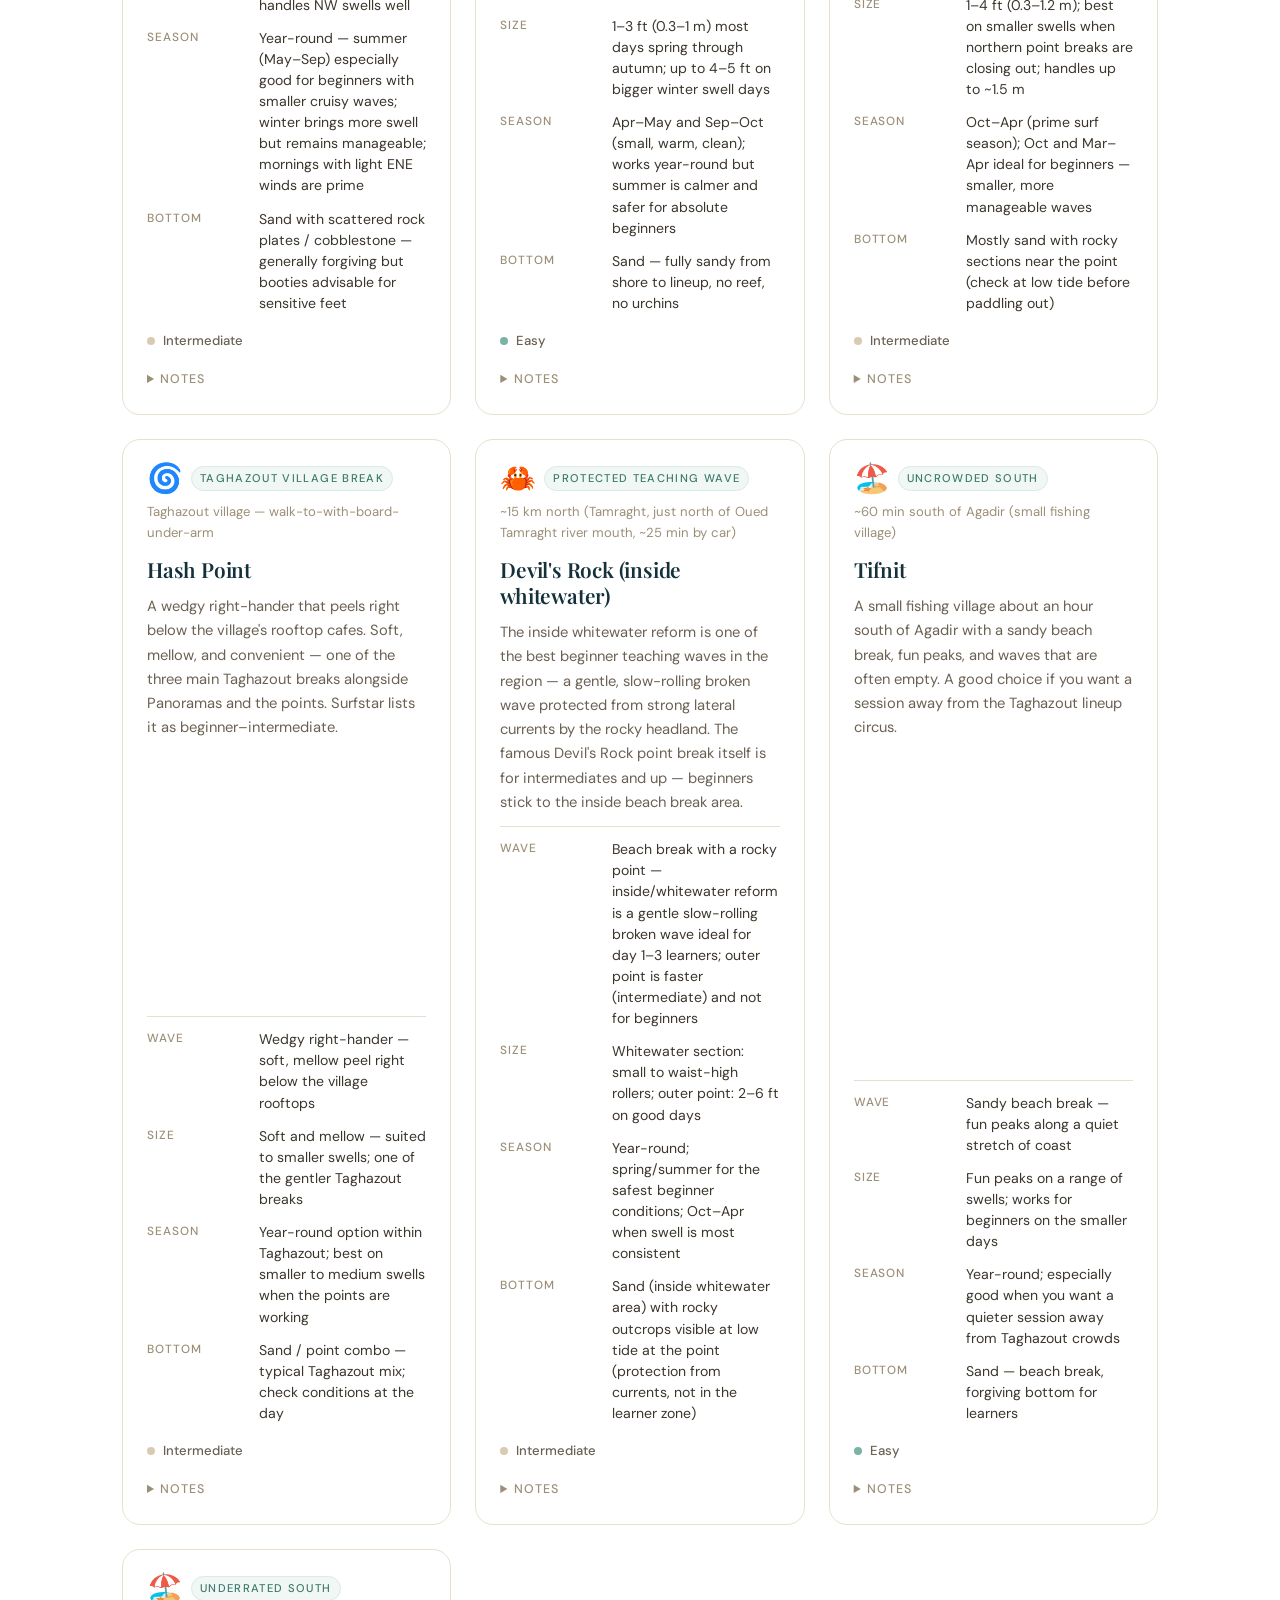
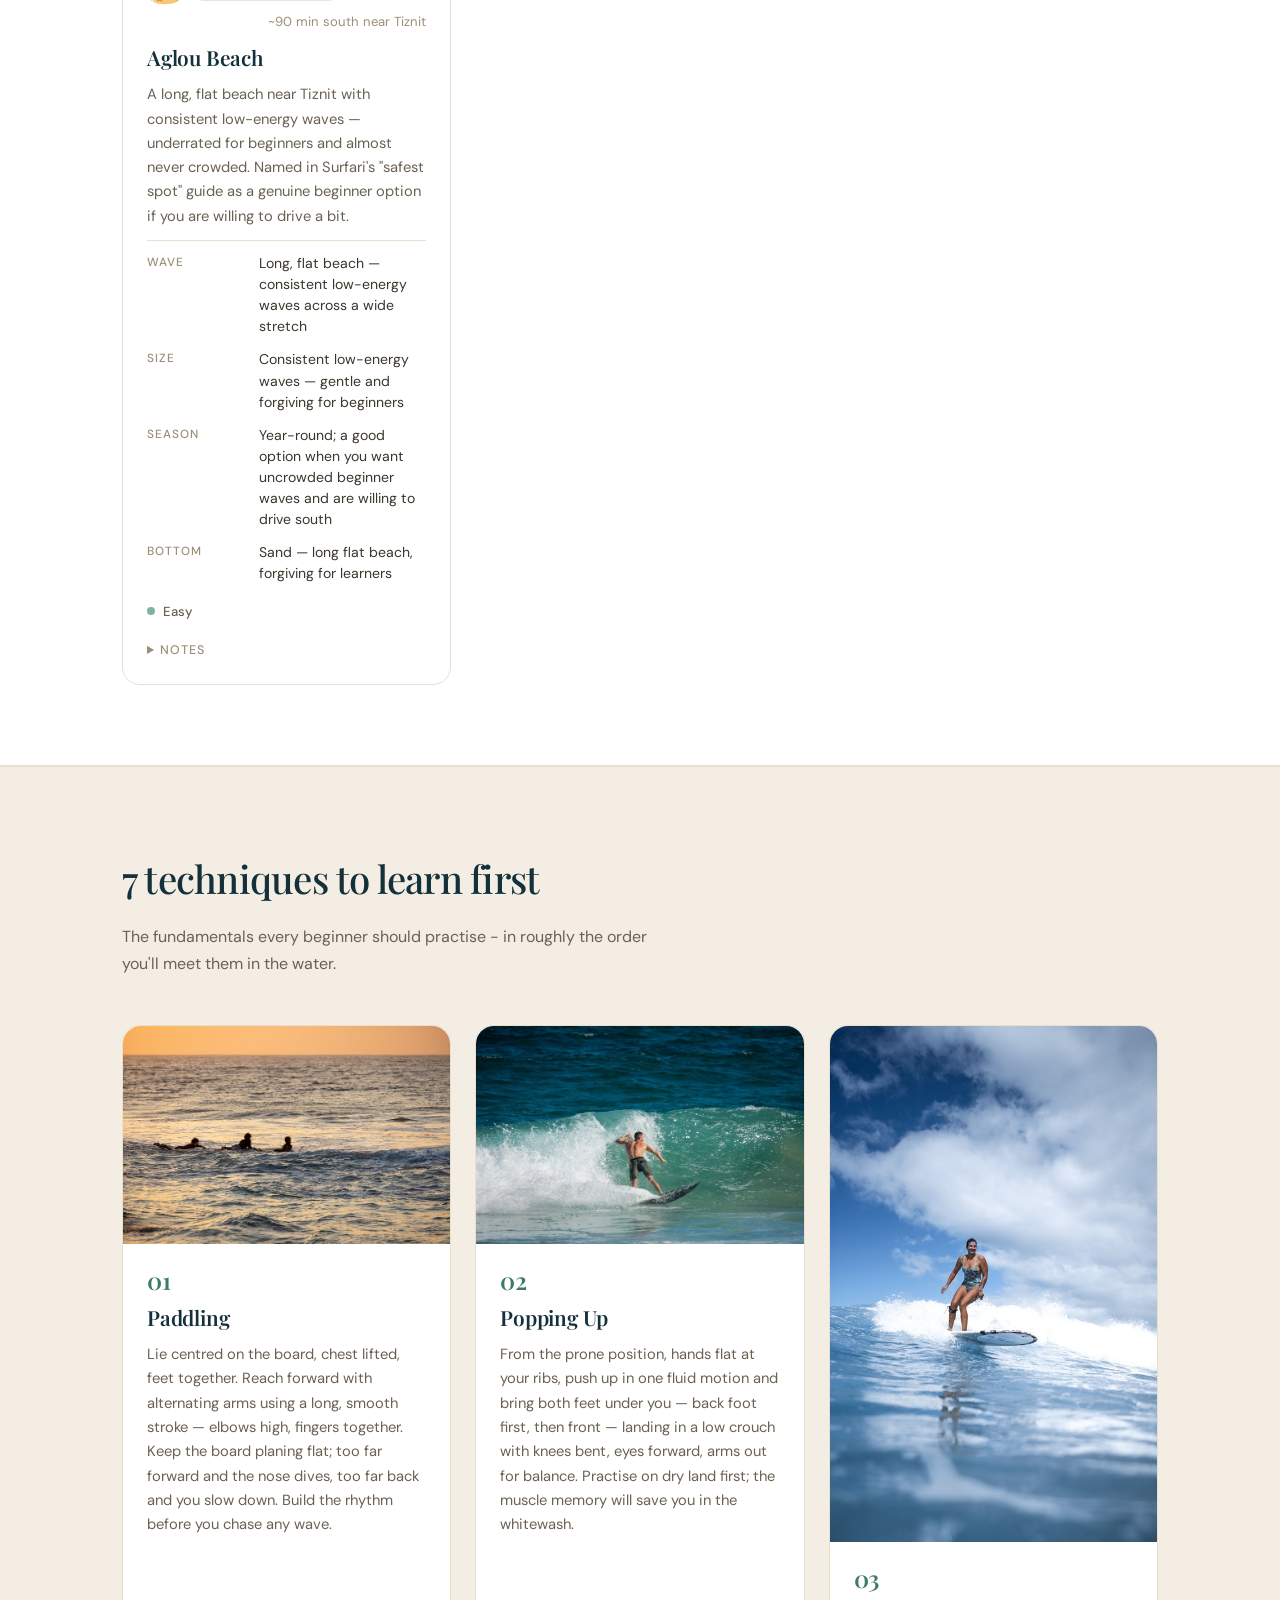
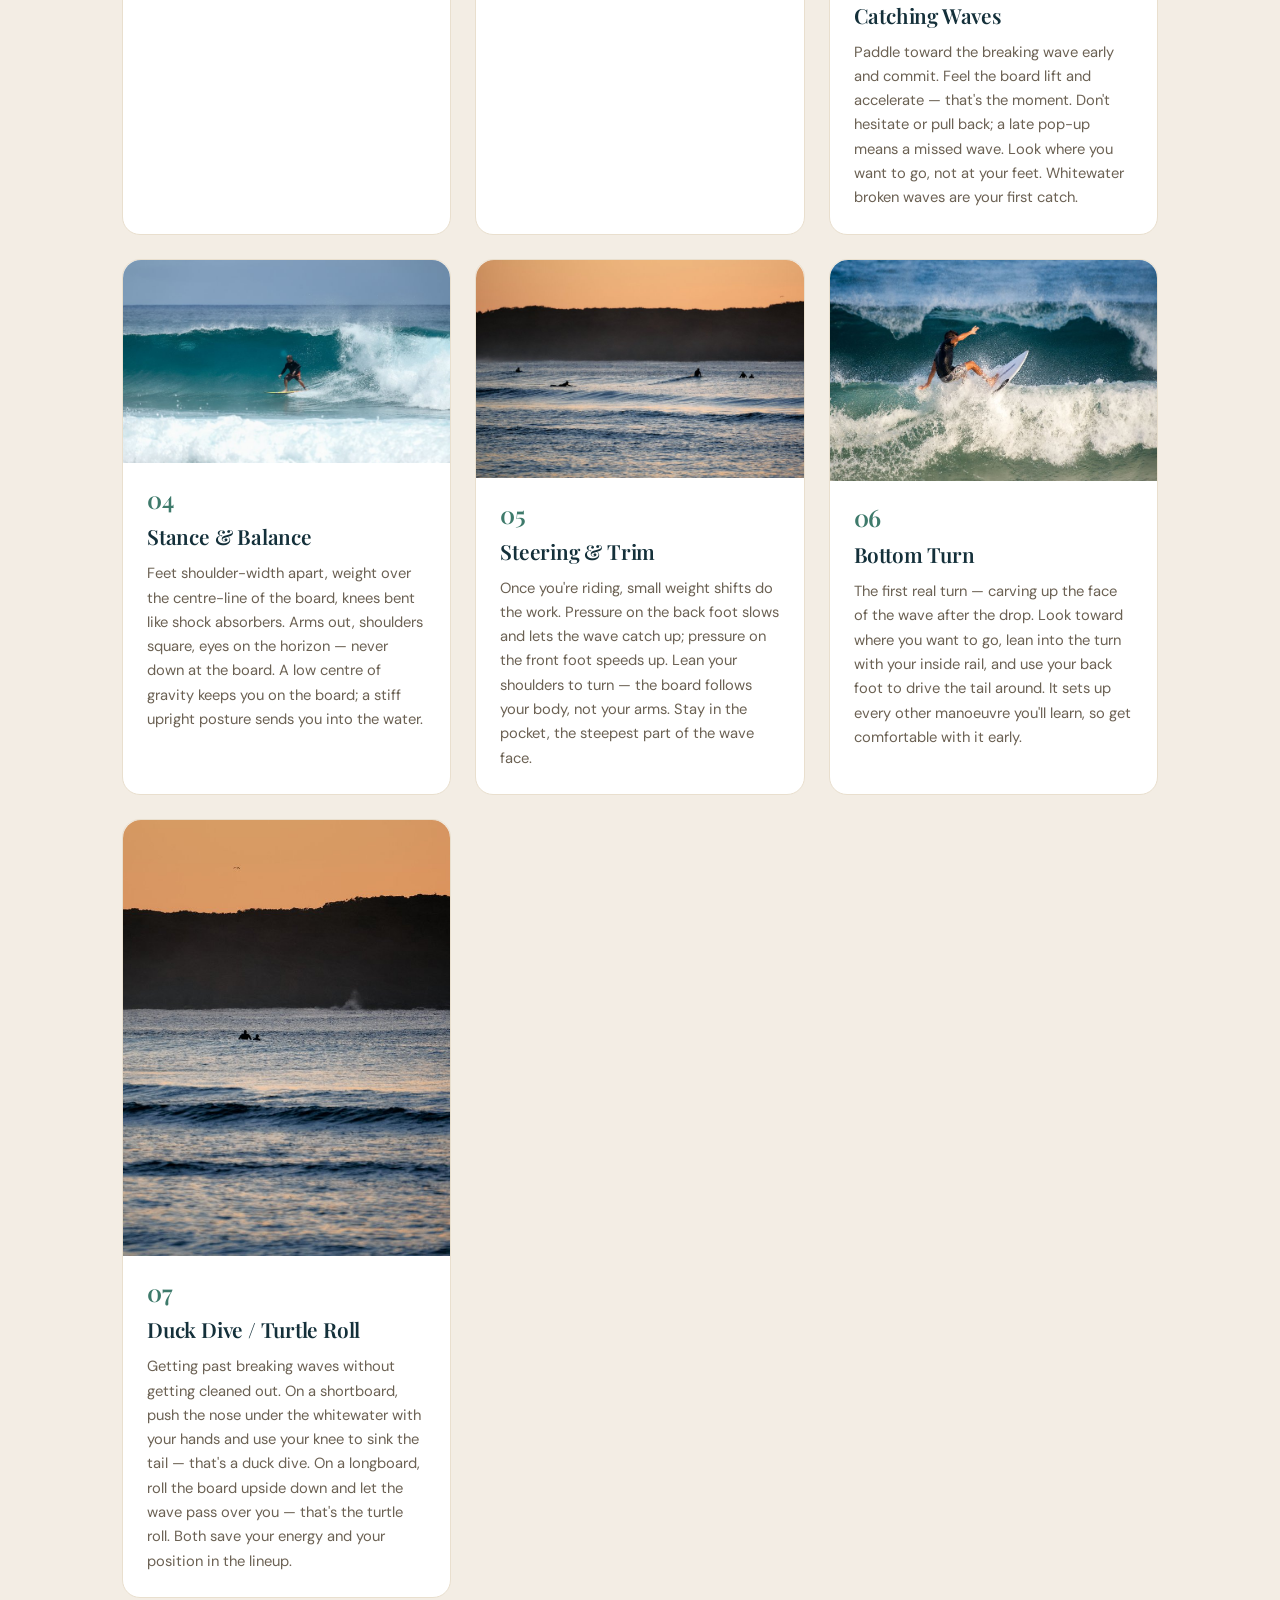
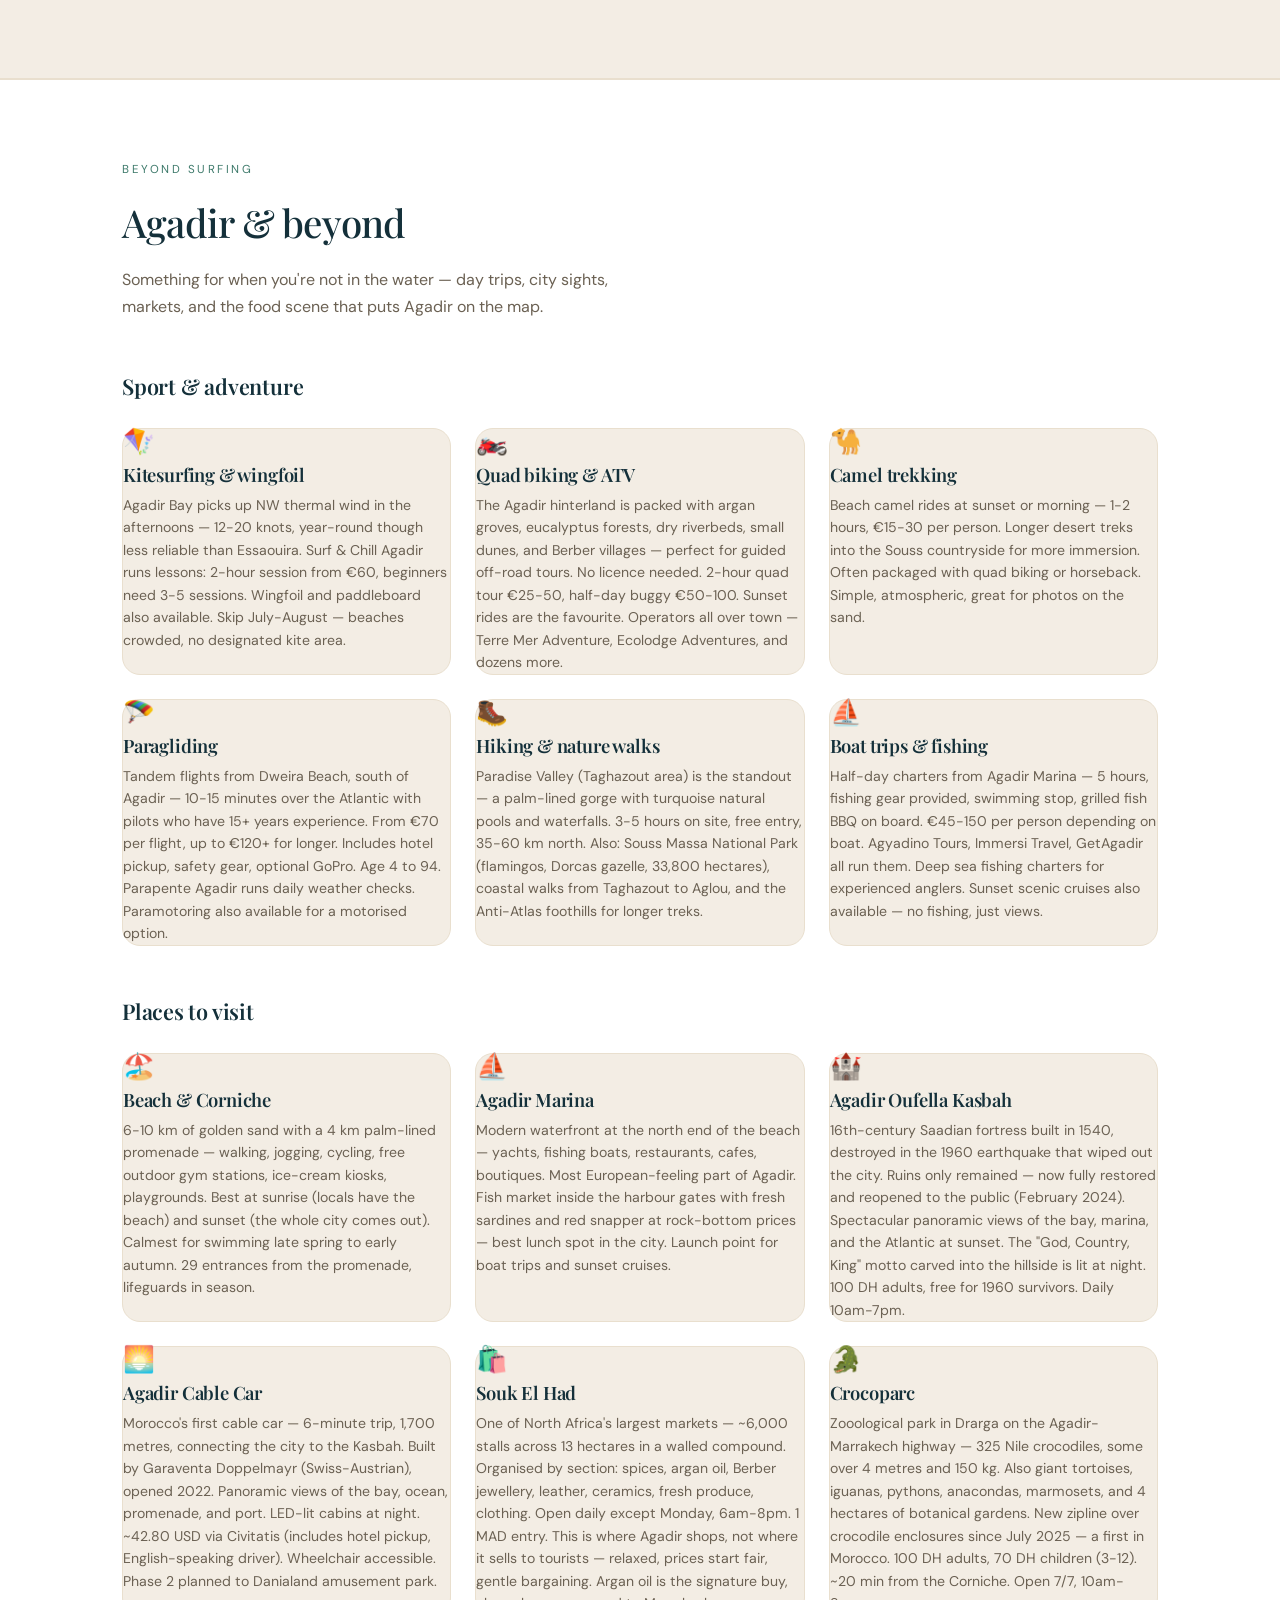
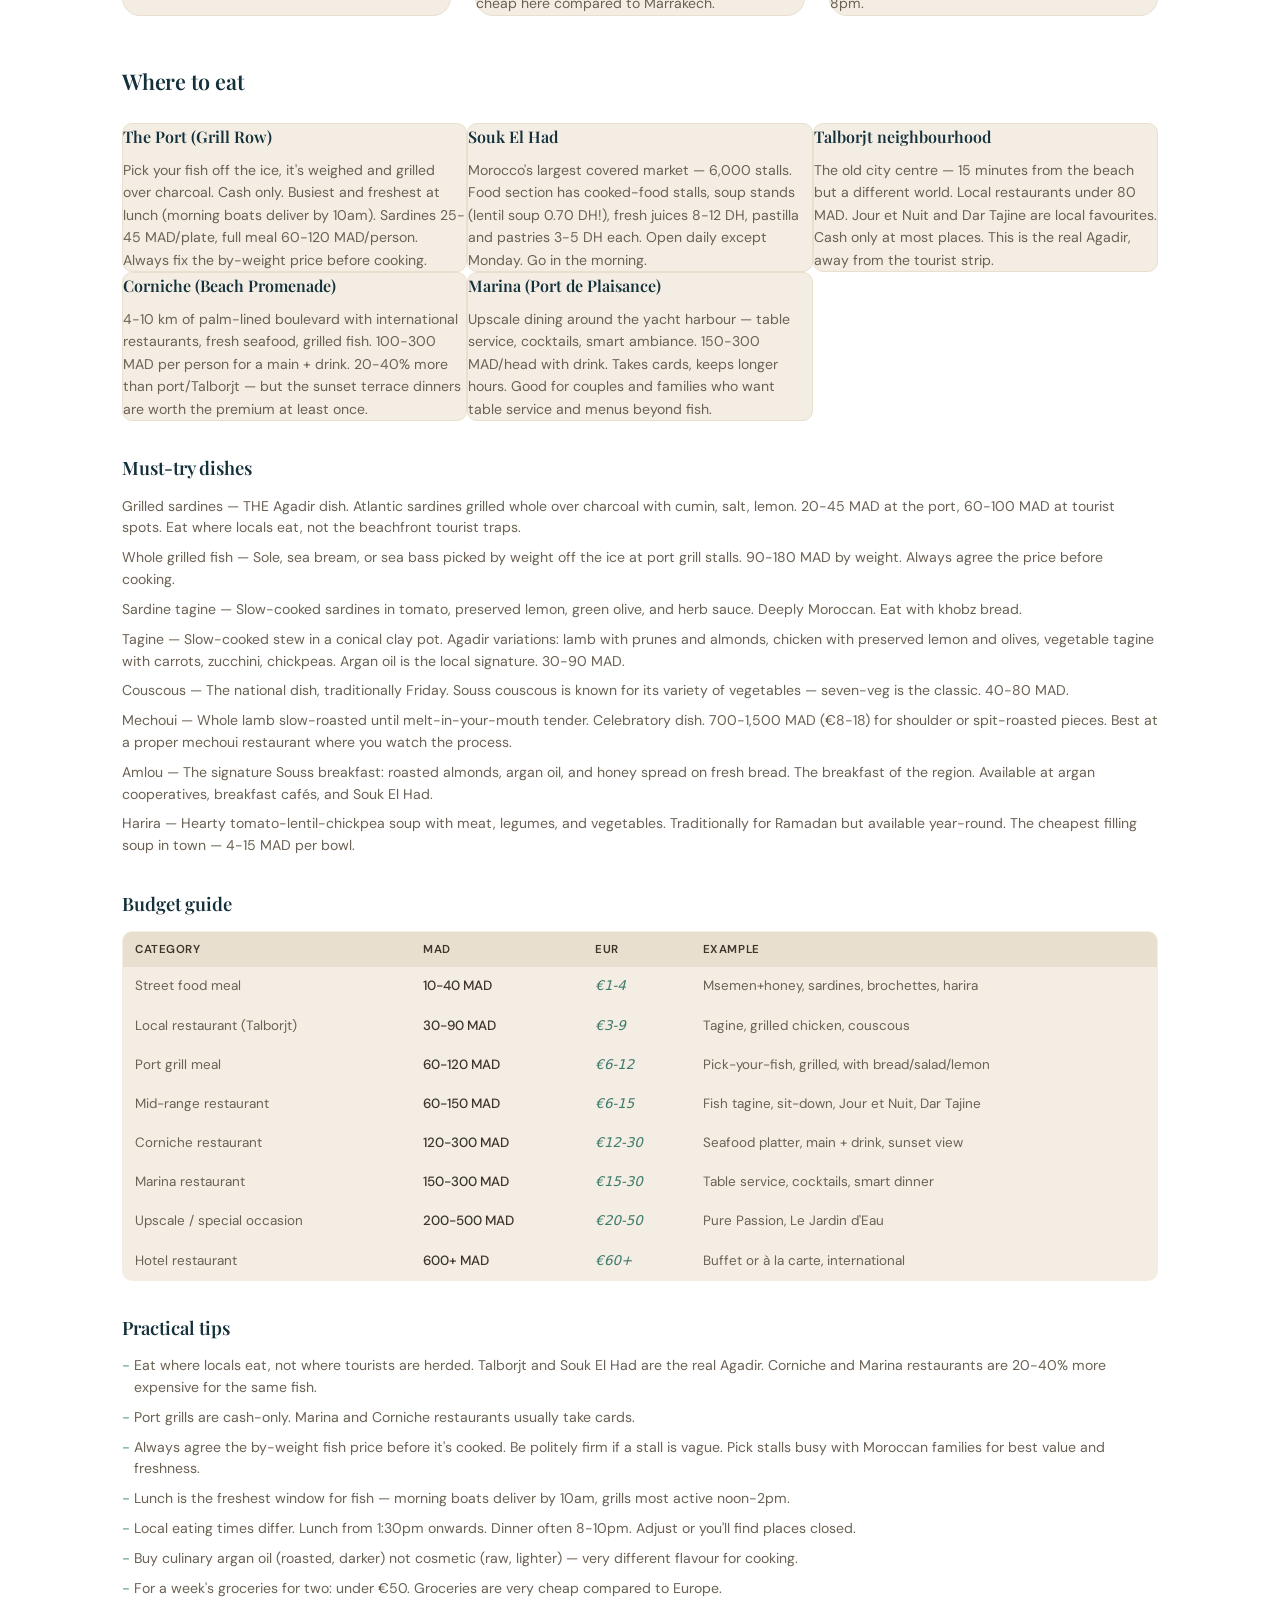
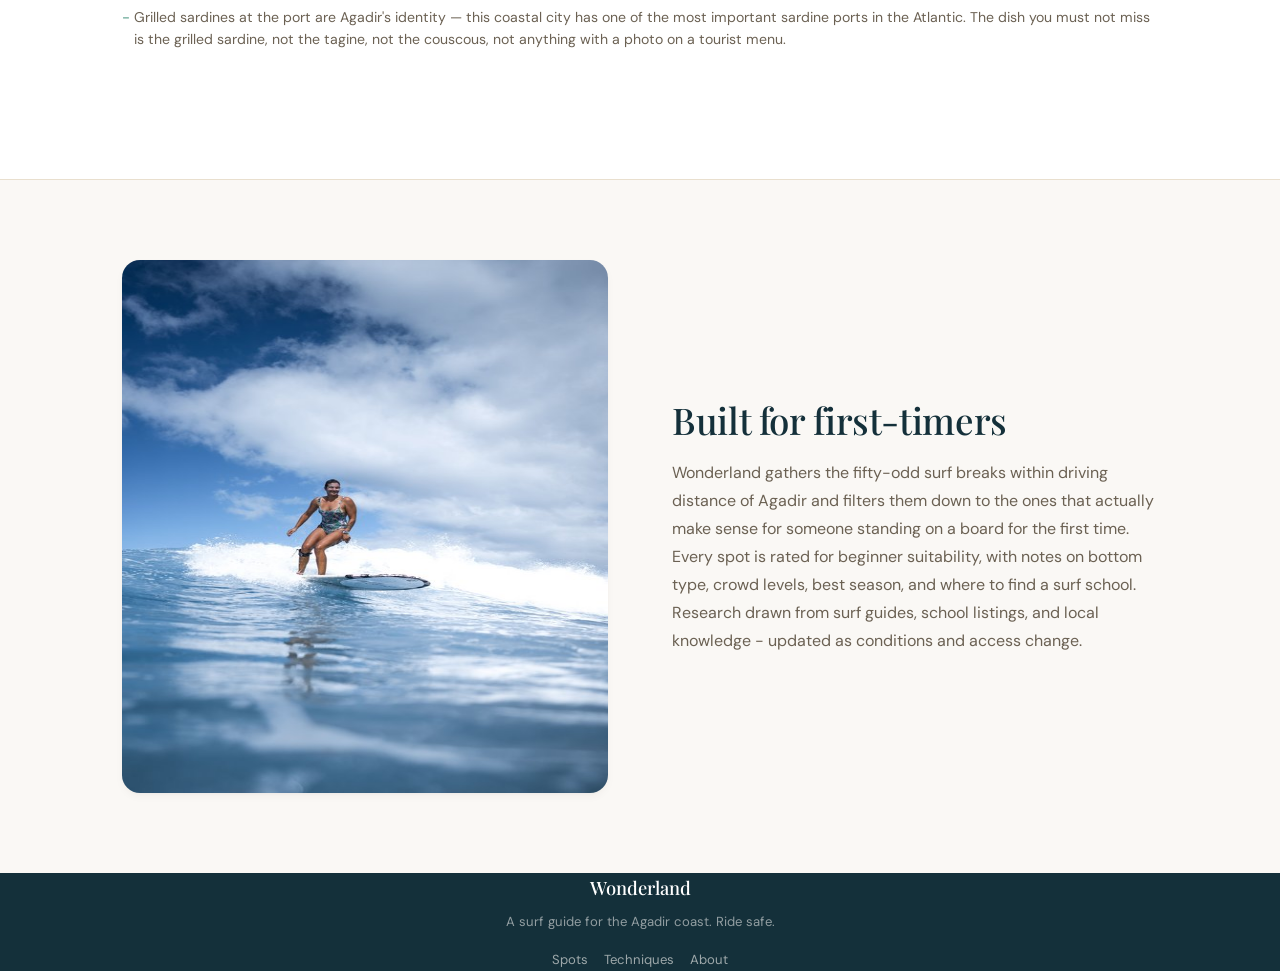
==== commit 6f84e421: "Apply Taste Skill design standards: asymmetric hero, layout diversity, eyebrow restraint Co-Authored" ====
--- a/index.html
+++ b/index.html
@@ -27,15 +27,20 @@
 
   <main id="top">
 
-    <!-- HERO -->
+    <!-- HERO — Asymmetric Split (Taste Skill: anti-center bias) -->
     <section class="hero">
-      <div class="container hero-content">
-        <span class="hero-eyebrow">Morocco · Agadir coast</span>
-        <h1 class="hero-title">Wonderland</h1>
-        <p class="hero-sub">
-          A curated guide to the best beginner-friendly surf spots along the Agadir coast — from city beach breaks to Taghazout's gentle point breaks.
-        </p>
-        <a href="#spots" class="hero-cta">Explore the spots</a>
+      <div class="container hero-split">
+        <div class="hero-content">
+          <span class="hero-eyebrow">Morocco - Agadir coast</span>
+          <h1 class="hero-title">Wonderland</h1>
+          <p class="hero-sub">
+            A curated guide to the best beginner-friendly surf spots along the Agadir coast. From city beach breaks to Taghazout's gentle point breaks.
+          </p>
+          <a href="#spots" class="hero-cta">Explore the spots</a>
+        </div>
+        <div class="hero-visual">
+          <img src="img/techniques/01-paddling.jpg" alt="Surfers paddling out at sunset" class="hero-image" width="800" height="533" loading="eager">
+        </div>
       </div>
       <div class="hero-wave" aria-hidden="true">
         <svg viewBox="0 0 1440 80" preserveAspectRatio="none" fill="none" xmlns="http://www.w3.org/2000/svg">
@@ -45,25 +50,23 @@
       </div>
     </section>
 
-    <!-- SPOTS -->
+    <!-- SPOTS — asymmetric header (Taste Skill: section layout diversity) -->
     <section id="spots" class="spots-section reveal">
       <div class="container">
-        <div class="section-header">
-          <p class="section-eyebrow">Where to surf</p>
+        <div class="section-header section-alt">
           <h2 class="section-title">12 beginner-friendly spots</h2>
-          <p class="section-sub">From Agadir city north to Taghazout, and south toward Tiznit — every break hand-picked for learning surfers.</p>
+          <p class="section-sub">From Agadir city north to Taghazout, and south toward Tiznit - every break hand-picked for learning surfers.</p>
         </div>
         <div class="spots-grid" id="spotsGrid"></div>
       </div>
     </section>
 
-    <!-- TECHNIQUES -->
+    <!-- TECHNIQUES — no eyebrow, left-aligned header (Taste Skill: eyebrow restraint) -->
     <section id="techniques" class="techniques-section reveal">
       <div class="container">
-        <div class="section-header">
-          <p class="section-eyebrow">Basics</p>
+        <div class="section-header section-alt">
           <h2 class="section-title">7 techniques to learn first</h2>
-          <p class="section-sub">The fundamentals every beginner should practise — in roughly the order you'll meet them in the water.</p>
+          <p class="section-sub">The fundamentals every beginner should practise - in roughly the order you'll meet them in the water.</p>
         </div>
         <div class="techniques-grid" id="techniquesGrid"></div>
       </div>
@@ -98,16 +101,20 @@
       </div>
     </section>
 
-    <!-- ABOUT -->
+    <!-- ABOUT — two-column with visual (Taste Skill: section layout diversity) -->
     <section id="about" class="about-section reveal">
-      <div class="container about-inner">
-        <p class="about-eyebrow">About Wonderland</p>
-        <h2 class="about-title">Built for first-timers</h2>
-        <p class="about-body">
-          Wonderland gathers the fifty-odd surf breaks within driving distance of Agadir and filters them down to the ones that actually make sense for someone standing on a board for the first time.
-          Every spot is rated for beginner suitability, with notes on bottom type, crowd levels, best season, and where to find a surf school.
-          Research drawn from surf guides, school listings, and local knowledge — updated as conditions and access change.
-        </p>
+      <div class="container about-grid">
+        <div class="about-visual">
+          <img src="img/techniques/06-whitewater.jpg" alt="Woman surfing on a foamy wave" class="about-image" width="800" height="533" loading="lazy">
+        </div>
+        <div class="about-content">
+          <h2 class="about-title">Built for first-timers</h2>
+          <p class="about-body">
+            Wonderland gathers the fifty-odd surf breaks within driving distance of Agadir and filters them down to the ones that actually make sense for someone standing on a board for the first time.
+            Every spot is rated for beginner suitability, with notes on bottom type, crowd levels, best season, and where to find a surf school.
+            Research drawn from surf guides, school listings, and local knowledge - updated as conditions and access change.
+          </p>
+        </div>
       </div>
     </section>
 
@@ -394,7 +401,7 @@
     function renderSpot(s) {
       const { dot, short: diffLabel } = difficultyMeta(s.difficulty);
       const card = document.createElement('article');
-      card.className = 'spot-card';
+      card.className = 'spot-card stagger-item';
       card.innerHTML = `
         <div class="spot-meta">
           <span class="spot-emoji">${s.emoji}</span>
@@ -488,7 +495,7 @@
 
     function renderTechnique(t) {
       const card = document.createElement('article');
-      card.className = 'technique-card';
+      card.className = 'technique-card stagger-item';
       card.innerHTML = `
         <div class="technique-img-wrap">
           <img src="${t.img}" alt="${t.title}" class="technique-img" width="${t.imgW}" height="${t.imgH}" loading="eager">
@@ -622,7 +629,7 @@
     function renderSpotCard(item, gridId) {
       const grid = document.getElementById(gridId);
       const card = document.createElement('article');
-      card.className = 'attraction-card';
+      card.className = 'attraction-card stagger-item';
       card.innerHTML = `
         <span class="attraction-emoji">${item.emoji}</span>
         <h4 class="attraction-title">${item.title}</h4>
@@ -710,33 +717,31 @@
 
     spots.forEach(renderSpot);
 
-    // IntersectionObserver for scroll reveal
+    // IntersectionObserver for scroll reveal + stagger
     const observer = new IntersectionObserver(
       (entries) => {
         entries.forEach((entry) => {
           if (entry.isIntersecting) {
             entry.target.classList.add('visible');
+            entry.target.classList.add('reveal-visible');
             observer.unobserve(entry.target);
           }
         });
       },
-      { threshold: 0.15 }
+      { threshold: 0.1 }
     );
 
     // Wait for layout to settle, then trigger reveal on everything
-    // Safari on iOS needs the cards to exist in the DOM before the
-    // IntersectionObserver fires — defer by one frame.
     requestAnimationFrame(() => {
-      document.querySelectorAll('.reveal').forEach(el => {
-        // Make visible immediately if already in view (typical on short pages)
+      document.querySelectorAll('.reveal, .stagger-item').forEach(el => {
         const rect = el.getBoundingClientRect();
         const winH = window.innerHeight || document.documentElement.clientHeight;
         if (rect.top < winH && rect.bottom > 0) {
           el.classList.add('visible');
+          el.classList.add('reveal-visible');
         }
       });
-      // Then let IO handle scroll-based reveals
-      document.querySelectorAll('.reveal').forEach(el => observer.observe(el));
+      document.querySelectorAll('.reveal, .stagger-item').forEach(el => observer.observe(el));
     });
   </script>
 
--- a/css/style.css
+++ b/css/style.css
@@ -1,6 +1,13 @@
 /* ============================================================
    Wonderland — surf-themed minimal site
    Palette: sand, driftwood, sea glass, deep water
+   Design system: UI/UX Pro Max + Taste Skill standards applied
+   
+   Design Read: adventure/travel landing for surf enthusiasts,
+   with a calm/nature language, leaning toward Organic Biophilic
+   + Editorial Classic (sans display + refined serif)
+   
+   Dials: VARIANCE 7 / MOTION 4 / DENSITY 3
    ============================================================ */
 
 :root {
@@ -53,15 +60,41 @@
   --space-16: 4rem;
   --space-20: 5rem;
   --space-24: 6rem;
+  --space-32: 8rem;
 
   /* Radius */
   --radius-sm: 6px;
   --radius: 10px;
   --radius-lg: 18px;
 
-  /* Transitions */
-  --ease: cubic-bezier(0.25, 0.1, 0.25, 1);
-  --transition: 220ms var(--ease);
+  /* ── UI/UX Pro Max Motion Tokens ── */
+  --ease-out-subtle: cubic-bezier(0.25, 0.1, 0.25, 1);
+  --ease-out-standard: cubic-bezier(0.22, 0.61, 0.36, 1);
+  --duration-fast: 150ms;
+  --duration-normal: 250ms;
+  --duration-slow: 400ms;
+  --duration-reveal: 500ms;
+
+  /* Z-index scale */
+  --z-base: 1;
+  --z-dropdown: 10;
+  --z-sticky: 50;
+  --z-overlay: 100;
+
+  /* Shadows — elevation levels */
+  --shadow-sm: 0 1px 2px rgba(59, 53, 44, 0.04);
+  --shadow-md: 0 4px 12px -4px rgba(59, 53, 44, 0.08), 0 2px 4px -2px rgba(59, 53, 44, 0.04);
+  --shadow-lg: 0 12px 28px -12px rgba(20, 48, 58, 0.12), 0 4px 8px -4px rgba(59, 53, 44, 0.06);
+}
+
+/* ── Reduced motion global reset ── */
+@media (prefers-reduced-motion: reduce) {
+  *, *::before, *::after {
+    animation-duration: 0.01ms !important;
+    animation-iteration-count: 1 !important;
+    transition-duration: 0.01ms !important;
+    scroll-behavior: auto !important;
+  }
 }
 
 /* ---------- Reset ---------- */
@@ -84,27 +117,31 @@
 a { color: inherit; text-decoration: none; }
 ul, ol { list-style: none; }
 
+/* ── Accessible focus ring ── */
+:focus-visible {
+  outline: 2px solid var(--sea-600);
+  outline-offset: 2px;
+  border-radius: var(--radius-sm);
+}
+
 /* ---------- Layout ---------- */
 .container {
   width: 100%;
   max-width: 1100px;
   margin-inline: auto;
-  padding-inline: var(--space-6);
-}
-
-@media (min-width: 640px) {
-  .container { padding-inline: var(--space-8); }
+  padding-inline: var(--space-8);
 }
 
 /* ---------- Header ---------- */
 .site-header {
   position: sticky;
   top: 0;
-  z-index: 50;
+  z-index: var(--z-sticky);
   background: rgba(250, 248, 245, 0.85);
   backdrop-filter: saturate(140%) blur(10px);
   -webkit-backdrop-filter: saturate(140%) blur(10px);
   border-bottom: 1px solid var(--sand-200);
+  width: 100%;
 }
 
 .header-inner {
@@ -112,6 +149,7 @@
   align-items: center;
   justify-content: space-between;
   height: 64px;
+  width: 100%;
 }
 
 .logo {
@@ -120,12 +158,16 @@
   font-weight: 600;
   letter-spacing: -0.01em;
   color: var(--deep);
-  transition: color var(--transition);
+  transition: color var(--duration-fast) var(--ease-out-subtle);
 }
 
 .logo:hover { color: var(--sea-600); }
 
-.site-nav { display: flex; gap: var(--space-6); }
+.site-nav {
+  display: flex;
+  gap: var(--space-6);
+  flex-shrink: 0;
+}
 
 .site-nav a {
   font-size: 0.9rem;
@@ -133,7 +175,8 @@
   color: var(--text-secondary);
   position: relative;
   padding-bottom: 2px;
-  transition: color var(--transition);
+  flex-shrink: 0;
+  transition: color var(--duration-fast) var(--ease-out-subtle);
 }
 
 .site-nav a::after {
@@ -144,17 +187,16 @@
   width: 0;
   height: 1.5px;
   background: var(--sea-600);
-  transition: width var(--transition);
+  transition: width var(--duration-normal) var(--ease-out-subtle);
 }
 
 .site-nav a:hover { color: var(--deep); }
 .site-nav a:hover::after { width: 100%; }
 
-/* ---------- Hero ---------- */
+/* ---------- Hero — Asymmetric Split (Taste Skill: anti-center bias) ---------- */
 .hero {
   position: relative;
-  padding-block: var(--space-24) var(--space-16);
-  text-align: center;
+  padding-block: var(--space-20) var(--space-16);
   overflow: hidden;
   background:
     radial-gradient(ellipse at 30% 20%, rgba(62,122,107,0.08) 0%, transparent 60%),
@@ -162,38 +204,51 @@
     var(--bg);
 }
 
+.hero-split {
+  display: grid;
+  grid-template-columns: 1fr;
+  gap: var(--space-12);
+  align-items: center;
+}
+
+@media (min-width: 768px) {
+  .hero-split {
+    grid-template-columns: 1.2fr 1fr;
+    gap: var(--space-16);
+  }
+}
+
 .hero-content { position: relative; z-index: 2; }
 
 .hero-eyebrow {
   display: inline-block;
-  font-size: 0.78rem;
-  letter-spacing: 0.18em;
+  font-size: 0.72rem;
+  letter-spacing: 0.22em;
   text-transform: uppercase;
   color: var(--sea-600);
   background: var(--sea-50);
   border: 1px solid var(--sea-100);
   padding: var(--space-1) var(--space-3);
   border-radius: 999px;
-  margin-bottom: var(--space-4);
+  margin-bottom: var(--space-6);
 }
 
 .hero-title {
   font-family: var(--font-serif);
-  font-size: clamp(2.8rem, 7vw, 5rem);
+  font-size: clamp(2.4rem, 6vw, 4.2rem);
   font-weight: 500;
   line-height: 1.1;
-  letter-spacing: -0.02em;
+  letter-spacing: -0.03em;
   color: var(--deep);
-  margin-bottom: var(--space-6);
+  margin-bottom: var(--space-4);
+  max-width: 14ch;
 }
 
 .hero-sub {
-  max-width: 48ch;
-  margin-inline: auto;
   font-size: 1.08rem;
   color: var(--text-secondary);
   line-height: 1.7;
-  margin-bottom: var(--space-10);
+  max-width: 42ch;
 }
 
 .hero-cta {
@@ -204,12 +259,33 @@
   background: var(--deep);
   padding: var(--space-3) var(--space-6);
   border-radius: 999px;
-  transition: background var(--transition), transform var(--transition);
+  margin-top: var(--space-8);
+  transition: background var(--duration-fast) var(--ease-out-subtle),
+              transform var(--duration-fast) var(--ease-out-subtle),
+              box-shadow var(--duration-fast) var(--ease-out-subtle);
 }
 
 .hero-cta:hover {
   background: var(--sea-600);
-  transform: translateY(-1px);
+  transform: translateY(-2px);
+  box-shadow: var(--shadow-md);
+}
+
+.hero-cta:active {
+  transform: translateY(0);
+  transition-duration: 50ms;
+}
+
+/* ── Hero visual ── */
+.hero-visual {
+  position: relative;
+  z-index: 2;
+}
+
+.hero-image {
+  width: 100%;
+  border-radius: var(--radius-lg);
+  box-shadow: var(--shadow-lg);
 }
 
 .hero-wave {
@@ -224,15 +300,14 @@
 
 .hero-wave svg { width: 100%; height: 100%; }
 
-/* ---------- Section header ---------- */
+/* ---------- Section header — restrained eyebrow (Taste Skill: max 1 per 3 sections) ---------- */
 .section-header {
-  text-align: center;
   margin-bottom: var(--space-12);
 }
 
 .section-eyebrow {
-  font-size: 0.78rem;
-  letter-spacing: 0.18em;
+  font-size: 0.72rem;
+  letter-spacing: 0.22em;
   text-transform: uppercase;
   color: var(--sea-600);
   margin-bottom: var(--space-3);
@@ -240,21 +315,33 @@
 
 .section-title {
   font-family: var(--font-serif);
-  font-size: clamp(1.8rem, 4vw, 2.6rem);
+  font-size: clamp(1.6rem, 3.5vw, 2.4rem);
   font-weight: 500;
-  letter-spacing: -0.01em;
+  letter-spacing: -0.02em;
   color: var(--deep);
   margin-bottom: var(--space-3);
+  max-width: 20ch;
 }
 
 .section-sub {
   font-size: 1rem;
   color: var(--text-secondary);
-  max-width: 42ch;
-  margin-inline: auto;
-}
-
-/* ---------- Spots grid ---------- */
+  max-width: 48ch;
+  line-height: 1.7;
+}
+
+/* ── Alternating section layout (Taste Skill: section-layout-repetition ban) ── */
+.section-alt .section-header {
+  text-align: left;
+}
+
+@media (min-width: 768px) {
+  .section-alt .section-header {
+    padding-right: var(--space-16);
+  }
+}
+
+/* ---------- Spots grid — Bento-style asymmetric (Taste Skill: bento must have rhythm) ---------- */
 .spots-section {
   padding-block: var(--space-20);
   background: var(--surface);
@@ -269,11 +356,20 @@
 }
 
 @media (min-width: 600px) {
-  .spots-grid { grid-template-columns: repeat(2, 1fr); }
+  .spots-grid {
+    grid-template-columns: repeat(2, 1fr);
+  }
 }
 
 @media (min-width: 900px) {
-  .spots-grid { grid-template-columns: repeat(3, 1fr); }
+  .spots-grid {
+    grid-template-columns: repeat(3, 1fr);
+  }
+  /* ── Bento variation: first card spans 2 columns ── */
+  .spots-grid .spot-card:first-child {
+    grid-column: span 2;
+    grid-row: span 1;
+  }
 }
 
 /* ---------- Spot card ---------- */
@@ -282,17 +378,23 @@
   border: 1px solid var(--sand-200);
   border-radius: var(--radius-lg);
   padding: var(--space-6);
-  transition: transform var(--transition), box-shadow var(--transition),
-              border-color var(--transition);
+  transition: transform var(--duration-normal) var(--ease-out-standard),
+              box-shadow var(--duration-normal) var(--ease-out-standard),
+              border-color var(--duration-fast) var(--ease-out-subtle);
   display: flex;
   flex-direction: column;
   gap: var(--space-3);
 }
 
 .spot-card:hover {
-  transform: translateY(-3px);
-  box-shadow: 0 12px 28px -12px rgba(20,48,58,0.12);
+  transform: translateY(-4px);
+  box-shadow: var(--shadow-lg);
   border-color: var(--sea-200);
+}
+
+.spot-card:active {
+  transform: translateY(-2px);
+  transition-duration: 50ms;
 }
 
 .spot-emoji {
@@ -339,6 +441,7 @@
   color: var(--text-secondary);
   line-height: 1.65;
   flex: 1;
+  max-w: 65ch;
 }
 
 .spot-details {
@@ -396,20 +499,26 @@
 /* ---------- About section ---------- */
 .about-section {
   padding-block: var(--space-20);
-  text-align: center;
-}
-
-.about-inner {
-  max-width: 560px;
-  margin-inline: auto;
-}
-
-.about-eyebrow {
-  font-size: 0.78rem;
-  letter-spacing: 0.18em;
-  text-transform: uppercase;
-  color: var(--sea-600);
-  margin-bottom: var(--space-3);
+}
+
+.about-grid {
+  display: grid;
+  grid-template-columns: 1fr;
+  gap: var(--space-12);
+  align-items: center;
+}
+
+@media (min-width: 768px) {
+  .about-grid {
+    grid-template-columns: 1fr 1fr;
+    gap: var(--space-16);
+  }
+}
+
+.about-image {
+  width: 100%;
+  border-radius: var(--radius-lg);
+  box-shadow: var(--shadow-md);
 }
 
 .about-title {
@@ -418,12 +527,15 @@
   font-weight: 500;
   color: var(--deep);
   margin-bottom: var(--space-4);
+  letter-spacing: -0.01em;
+  line-height: 1.2;
 }
 
 .about-body {
   font-size: 1rem;
   color: var(--text-secondary);
   line-height: 1.75;
+  max-w: 65ch;
 }
 
 /* ---------- Footer ---------- */
@@ -462,18 +574,137 @@
 .footer-links a {
   font-size: 0.82rem;
   color: rgba(250,248,245,0.6);
-  transition: color var(--transition);
+  transition: color var(--duration-fast) var(--ease-out-subtle);
 }
 
 .footer-links a:hover { color: rgba(250,248,245,0.9); }
 
-/* ---------- Small screens ---------- */
+/* ── Stagger animation for cards ── */
+.stagger-item {
+  opacity: 0;
+  transform: translateY(16px);
+  transition: opacity var(--duration-slow) var(--ease-out-standard),
+              transform var(--duration-slow) var(--ease-out-standard);
+}
+
+.stagger-item.reveal-visible {
+  opacity: 1;
+  transform: translateY(0);
+}
+
+.stagger-item:nth-child(1) { transition-delay: 0ms; }
+.stagger-item:nth-child(2) { transition-delay: 60ms; }
+.stagger-item:nth-child(3) { transition-delay: 120ms; }
+.stagger-item:nth-child(4) { transition-delay: 180ms; }
+.stagger-item:nth-child(5) { transition-delay: 240ms; }
+.stagger-item:nth-child(6) { transition-delay: 300ms; }
+
+@media (prefers-reduced-motion: reduce) {
+  .stagger-item {
+    opacity: 1;
+    transform: none;
+    transition: none;
+  }
+}
+
+/* ---------- Mobile: scrollable nav bar ---------- */
 @media (max-width: 480px) {
-  .site-nav { gap: var(--space-4); }
-  .site-nav a { font-size: 0.85rem; }
+  .header-inner {
+    display: flex;
+    align-items: center;
+    justify-content: flex-start;
+    padding-inline: var(--space-6);
+    overflow-x: hidden;
+  }
+
+  .logo {
+    flex-shrink: 0;
+    font-size: 1.1rem;
+    background: var(--sand-50);
+    padding-inline: var(--space-3);
+    margin-right: var(--space-4);
+    border-radius: var(--radius-sm);
+    box-shadow: var(--shadow-sm);
+    position: sticky;
+    left: var(--space-6);
+    z-index: var(--z-sticky);
+  }
+
+  .site-nav {
+    flex: 1 1 auto;
+    min-width: 0;
+    overflow-x: auto;
+    -webkit-overflow-scrolling: touch;
+    scrollbar-width: none;
+    display: flex;
+    gap: var(--space-4);
+    padding-left: var(--space-4);
+  }
+  .site-nav::-webkit-scrollbar { display: none; }
+
+  .site-nav a {
+    flex-shrink: 0;
+    font-size: 0.82rem;
+    padding-inline: var(--space-2);
+    white-space: nowrap;
+  }
+
+  .site-nav a::after { display: none; }
+
+  .container { padding-inline: var(--space-8); }
+
+  /* Hero collapses to single column */
+  .hero-split {
+    grid-template-columns: 1fr;
+  }
+
+  .hero-title {
+    font-size: clamp(2rem, 8vw, 3rem);
+  }
+
+  /* About collapses */
+  .about-grid {
+    grid-template-columns: 1fr;
+  }
+
+  /* Spots single column */
+  .spots-grid {
+    grid-template-columns: 1fr;
+  }
+
+  @media (min-width: 900px) {
+    .spots-grid .spot-card:first-child {
+      grid-column: span 1;
+    }
+  }
+
   .hero { padding-block: var(--space-16) var(--space-12); }
   .spots-section { padding-block: var(--space-12); }
   .spot-distance { margin-left: 0; }
+  .techniques-section { padding-block: var(--space-12); }
+  .technique-step { font-size: 1.25rem; }
+  .technique-title { font-size: 1.15rem; }
+  .attractions-section { padding-block: var(--space-12); }
+  .subsection-title { font-size: 1.2rem; }
+  .attraction-title { font-size: 1.05rem; }
+  .attraction-desc { font-size: 0.84rem; }
+  .food-area-label { font-size: 0.9rem; }
+  .food-area-tip { font-size: 0.82rem; }
+  .food-dish { font-size: 0.82rem; }
+  .food-budget-table { font-size: 0.78rem; }
+  .food-tip { font-size: 0.82rem; }
+
+  .reveal {
+    opacity: 1 !important;
+    transform: none !important;
+    transition: none !important;
+  }
+
+  .stagger-item {
+    opacity: 1 !important;
+    transform: none !important;
+    transition: none !important;
+  }
 }
 
 /* ---------- Techniques section ---------- */
@@ -503,17 +734,23 @@
   border: 1px solid var(--sand-200);
   border-radius: var(--radius-lg);
   padding: var(--space-6);
-  transition: transform var(--transition), box-shadow var(--transition),
-              border-color var(--transition);
+  transition: transform var(--duration-normal) var(--ease-out-standard),
+              box-shadow var(--duration-normal) var(--ease-out-standard),
+              border-color var(--duration-fast) var(--ease-out-subtle);
   display: flex;
   flex-direction: column;
   gap: var(--space-3);
 }
 
 .technique-card:hover {
-  transform: translateY(-3px);
-  box-shadow: 0 12px 28px -12px rgba(20,48,58,0.12);
+  transform: translateY(-4px);
+  box-shadow: var(--shadow-lg);
   border-color: var(--sea-200);
+}
+
+.technique-card:active {
+  transform: translateY(-2px);
+  transition-duration: 50ms;
 }
 
 .technique-img-wrap {
@@ -527,8 +764,12 @@
   width: 100%;
   height: auto;
   display: block;
-  /* Ensure Safari pre-allocates space */
   min-height: 1px;
+  transition: transform var(--duration-slow) var(--ease-out-standard);
+}
+
+.technique-card:hover .technique-img {
+  transform: scale(1.02);
 }
 
 .technique-step {
@@ -556,25 +797,13 @@
   flex: 1;
 }
 
-/* Techniques mobile overrides - disable scroll-reveal on small screens */
-@media (max-width: 480px) {
-  .techniques-section { padding-block: var(--space-12); }
-  .technique-step { font-size: 1.25rem; }
-  .technique-title { font-size: 1.15rem; }
-  /* On mobile, always render reveal elements visible so Safari loads images */
-  .reveal {
-    opacity: 1 !important;
-    transform: none !important;
-    transition: none !important;
-  }
-}
-
 /* ---------- Scroll reveal ---------- */
 .reveal {
   opacity: 0;
   visibility: visible;
   transform: translateY(24px);
-  transition: opacity 0.6s ease, transform 0.6s ease;
+  transition: opacity var(--duration-reveal) var(--ease-out-standard),
+              transform var(--duration-reveal) var(--ease-out-standard);
 }
 
 .reveal.visible {
@@ -582,7 +811,7 @@
   transform: translateY(0);
 }
 
-/* ---------- Attractions section ---------- */
+/* ---------- Attractions section — alternating layout ---------- */
 .attractions-section {
   padding-block: var(--space-20);
   background: var(--surface);
@@ -622,17 +851,23 @@
   border: 1px solid var(--sand-200);
   border-radius: var(--radius-lg);
   padding: var(--space-5) var(--space-6);
-  transition: transform var(--transition), box-shadow var(--transition),
-              border-color var(--transition);
+  transition: transform var(--duration-normal) var(--ease-out-standard),
+              box-shadow var(--duration-normal) var(--ease-out-standard),
+              border-color var(--duration-fast) var(--ease-out-subtle);
   display: flex;
   flex-direction: column;
   gap: var(--space-2);
 }
 
 .attraction-card:hover {
+  transform: translateY(-4px);
+  box-shadow: var(--shadow-lg);
+  border-color: var(--sea-200);
+}
+
+.attraction-card:active {
   transform: translateY(-2px);
-  box-shadow: 0 12px 28px -12px rgba(20,48,58,0.10);
-  border-color: var(--sea-200);
+  transition-duration: 50ms;
 }
 
 .attraction-emoji {
@@ -682,6 +917,15 @@
   border: 1px solid var(--sand-200);
   border-radius: var(--radius);
   padding: var(--space-4) var(--space-5);
+  transition: transform var(--duration-normal) var(--ease-out-standard),
+              box-shadow var(--duration-normal) var(--ease-out-standard),
+              border-color var(--duration-fast) var(--ease-out-subtle);
+}
+
+.food-area:hover {
+  transform: translateY(-2px);
+  box-shadow: var(--shadow-md);
+  border-color: var(--sea-200);
 }
 
 .food-area-label {
@@ -729,6 +973,11 @@
   border: 1px solid var(--sand-200);
   border-radius: var(--radius);
   overflow: hidden;
+  transition: box-shadow var(--duration-normal) var(--ease-out-standard);
+}
+
+.food-budget-table:hover {
+  box-shadow: var(--shadow-md);
 }
 
 .food-budget-table th {
@@ -746,6 +995,11 @@
   padding: var(--space-2) var(--space-3);
   color: var(--text-secondary);
   border-bottom: 1px solid var(--sand-100);
+  transition: background var(--duration-fast) var(--ease-out-subtle);
+}
+
+.food-budget-table tbody tr:hover td {
+  background: var(--surface);
 }
 
 .food-budget-table tbody tr:last-child td {
@@ -779,7 +1033,7 @@
 }
 
 .food-tip::before {
-  content: '—';
+  content: '-';
   position: absolute;
   left: 0;
   color: var(--sea-400);
